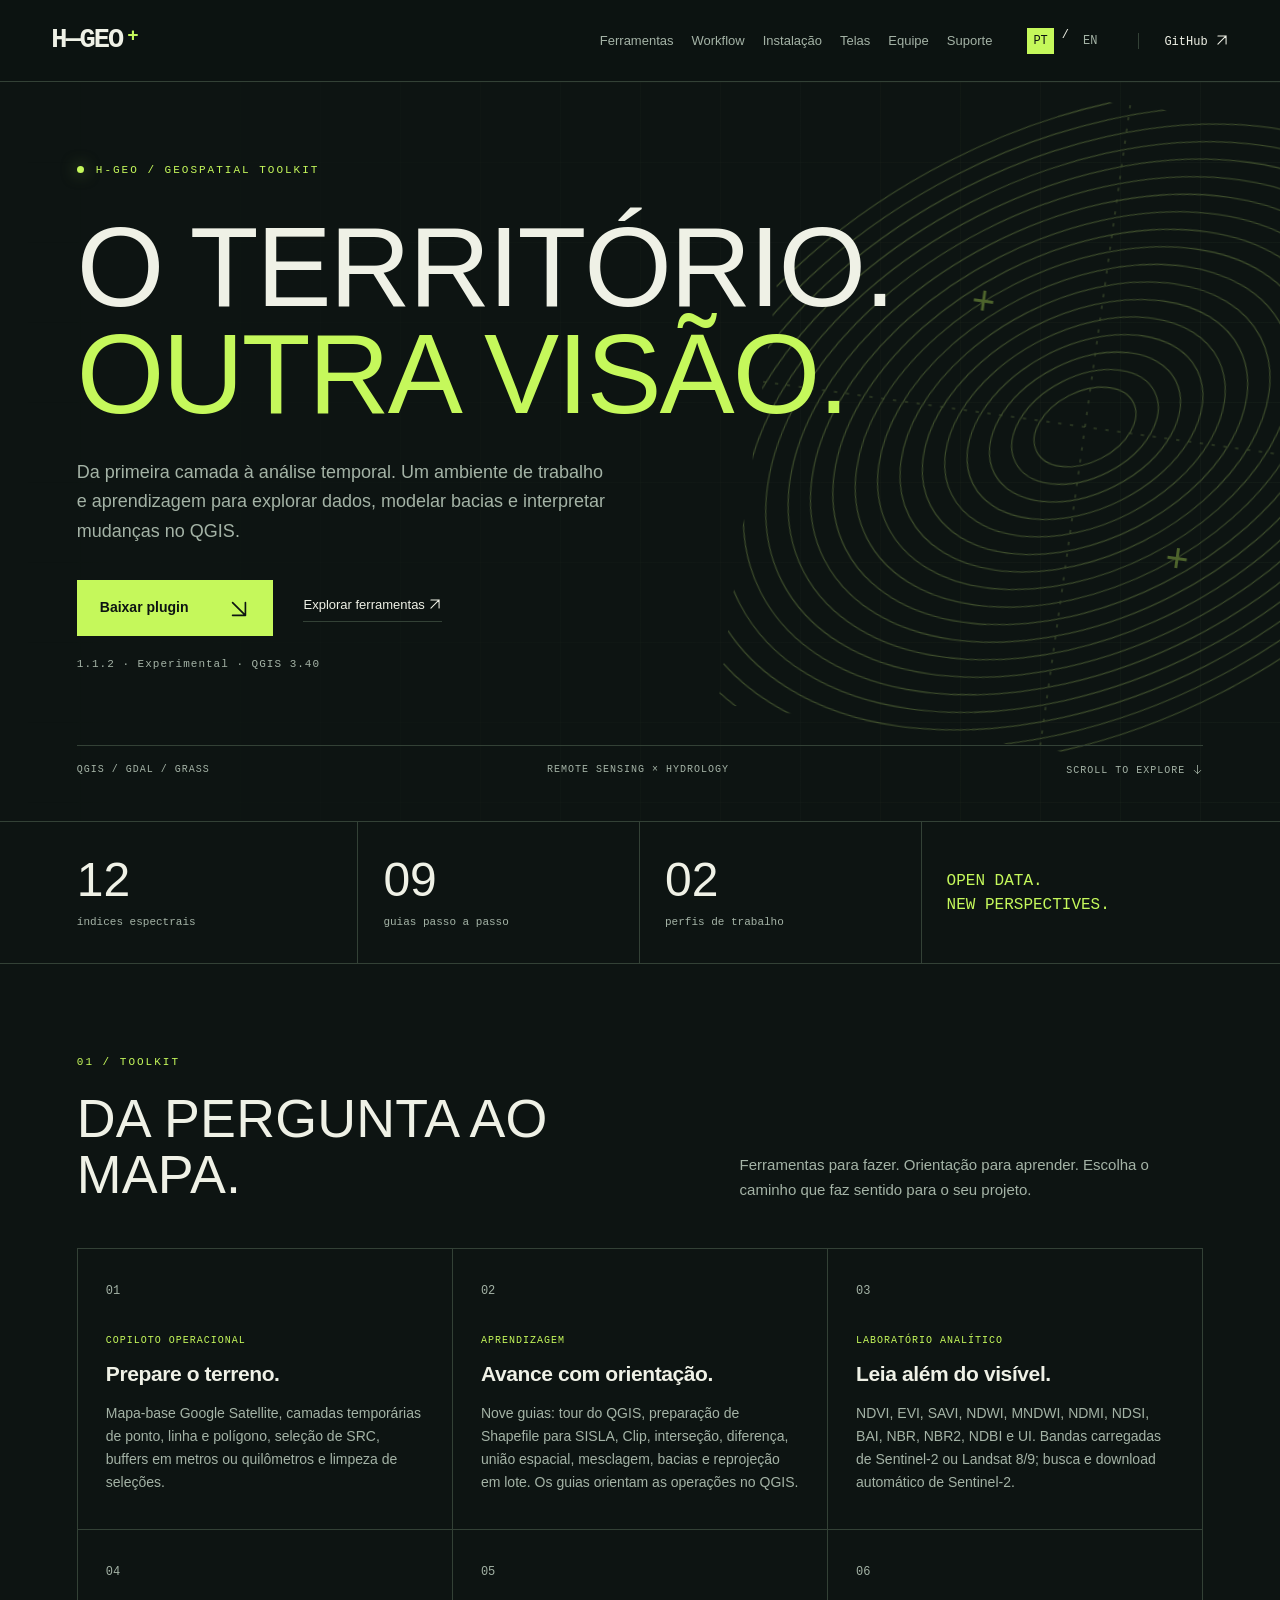
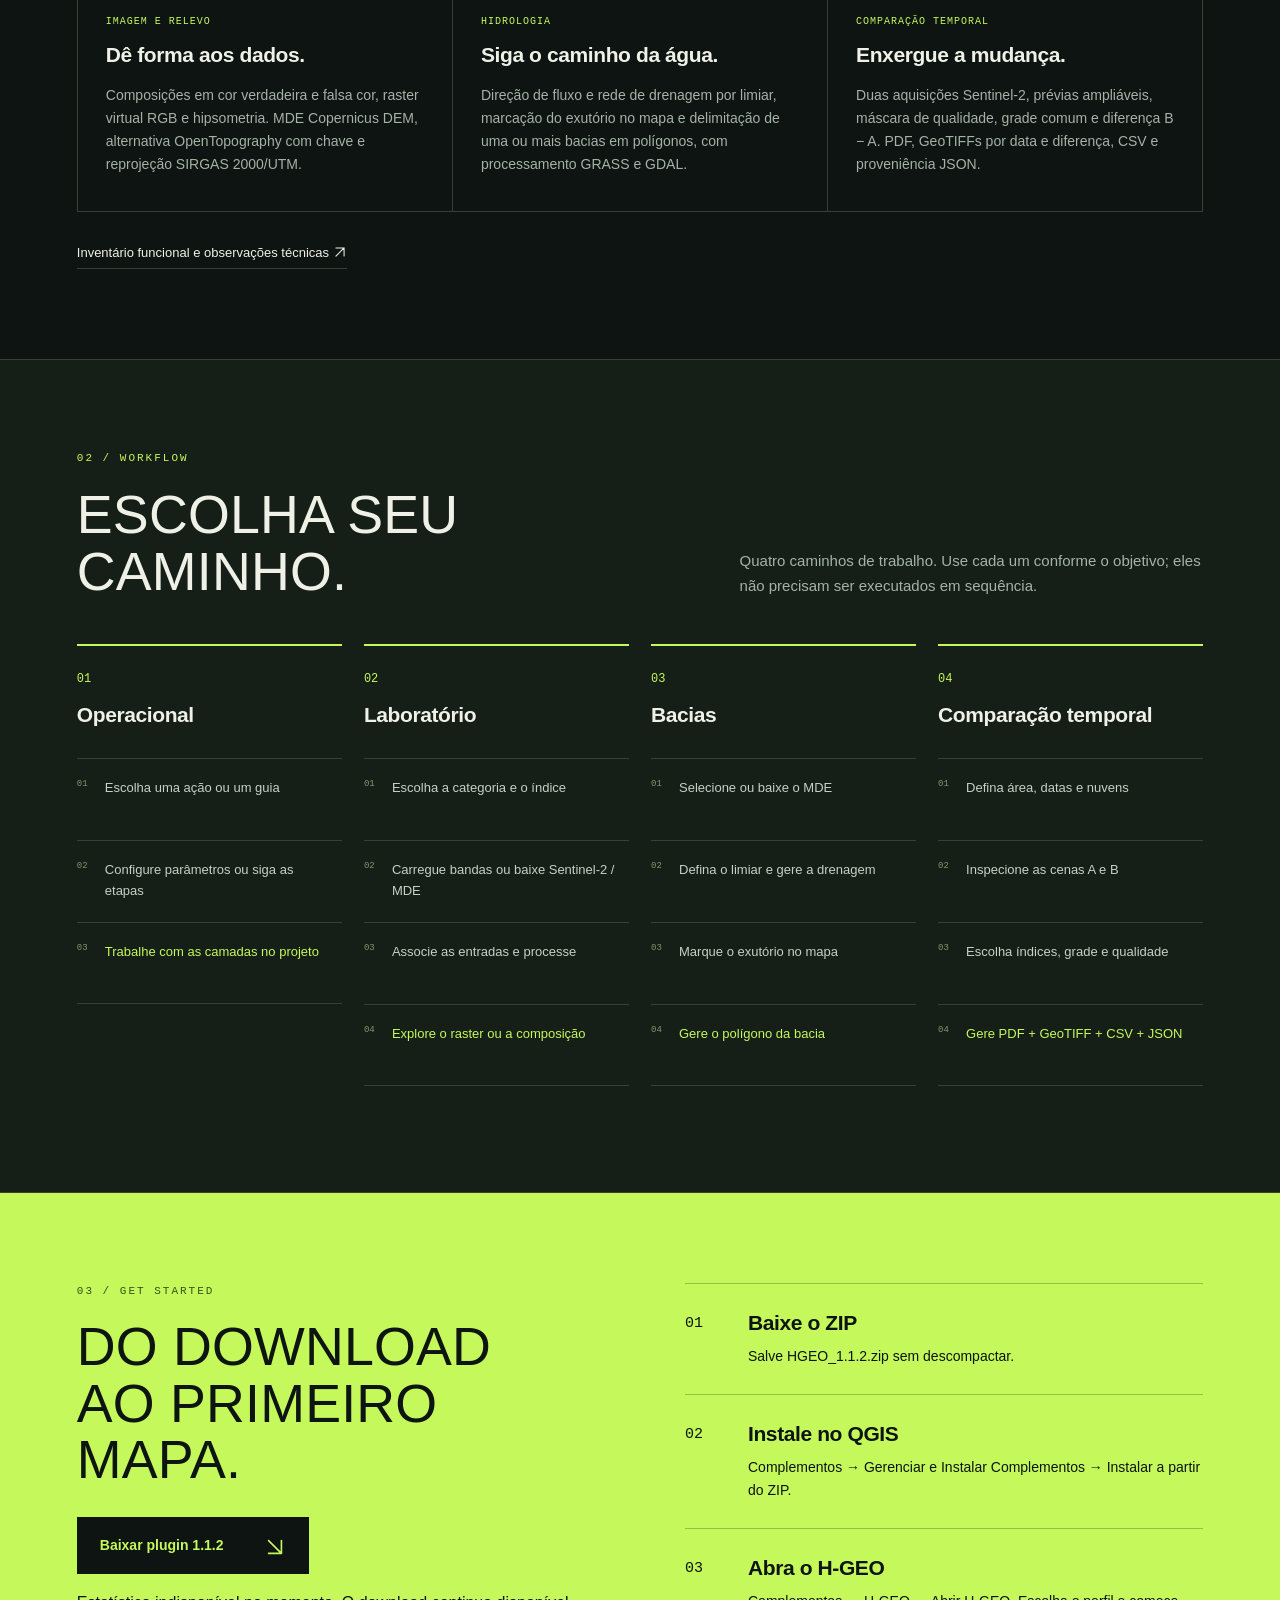
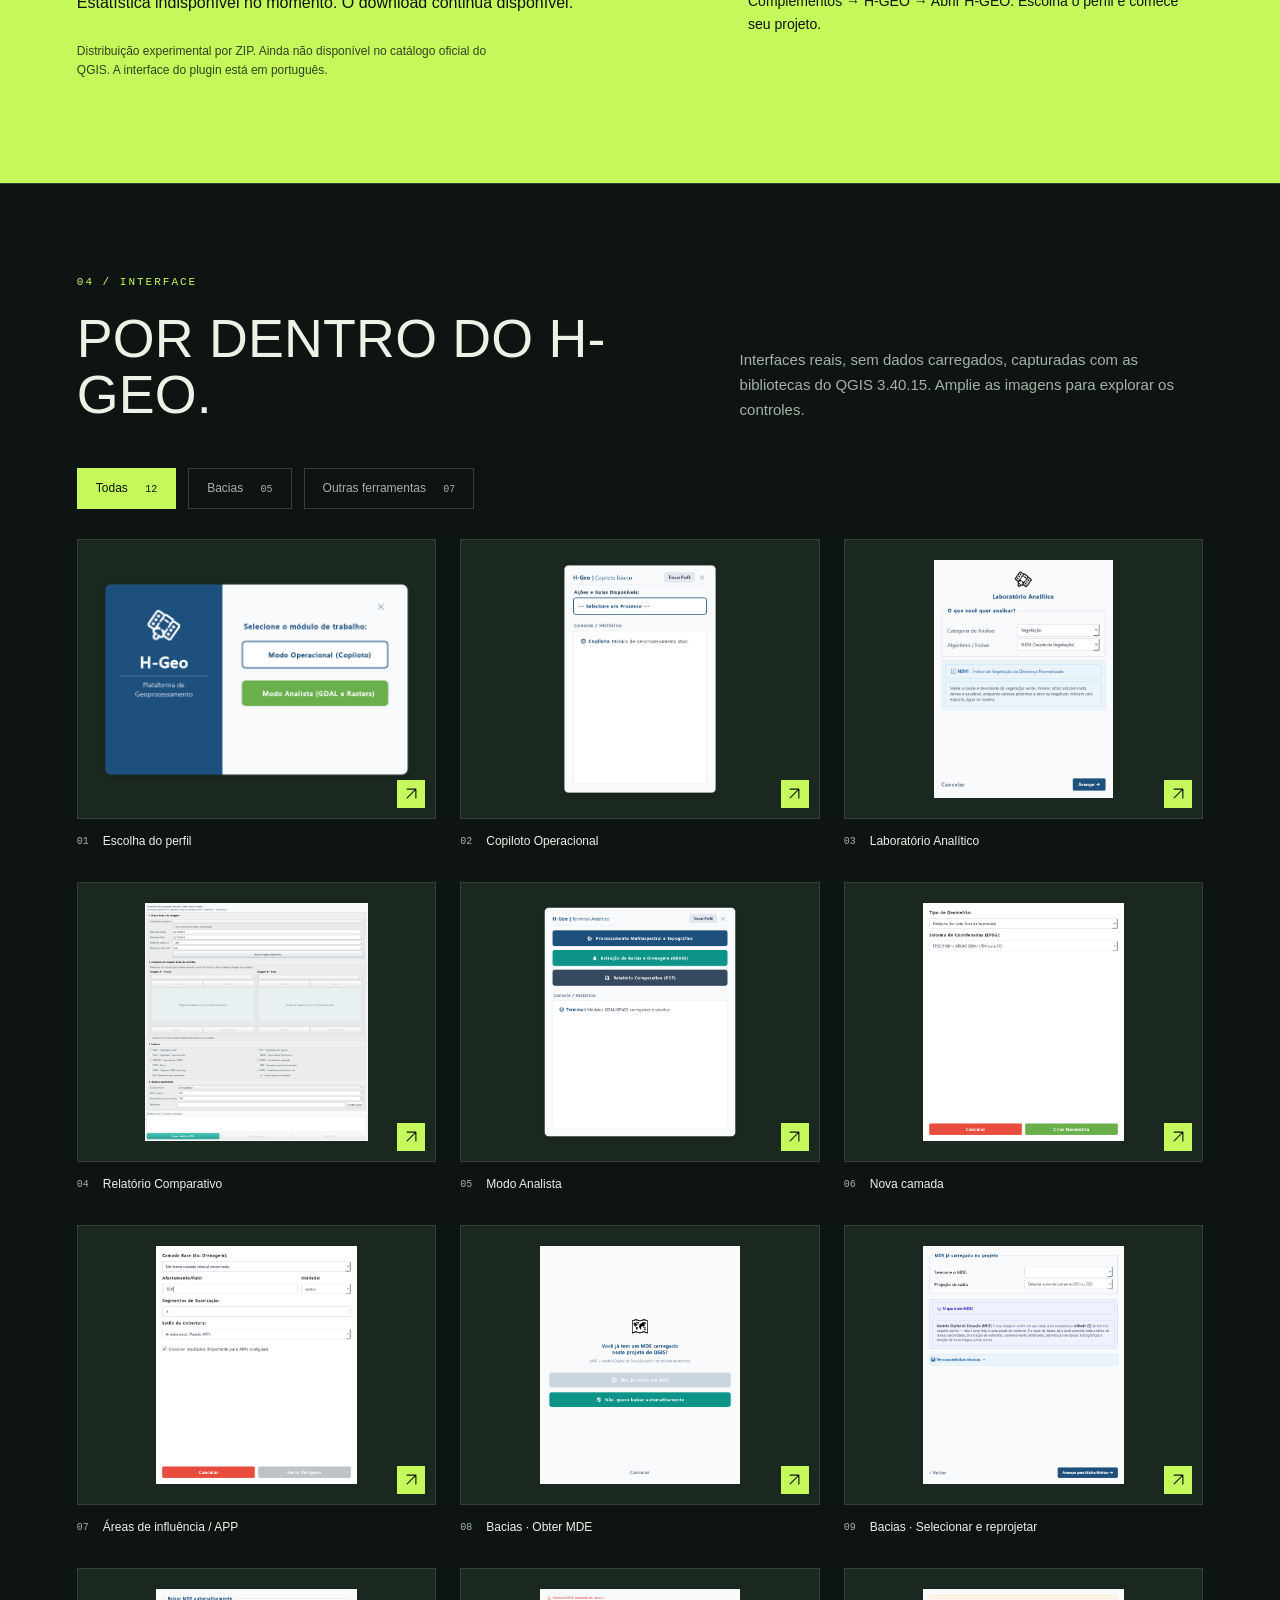
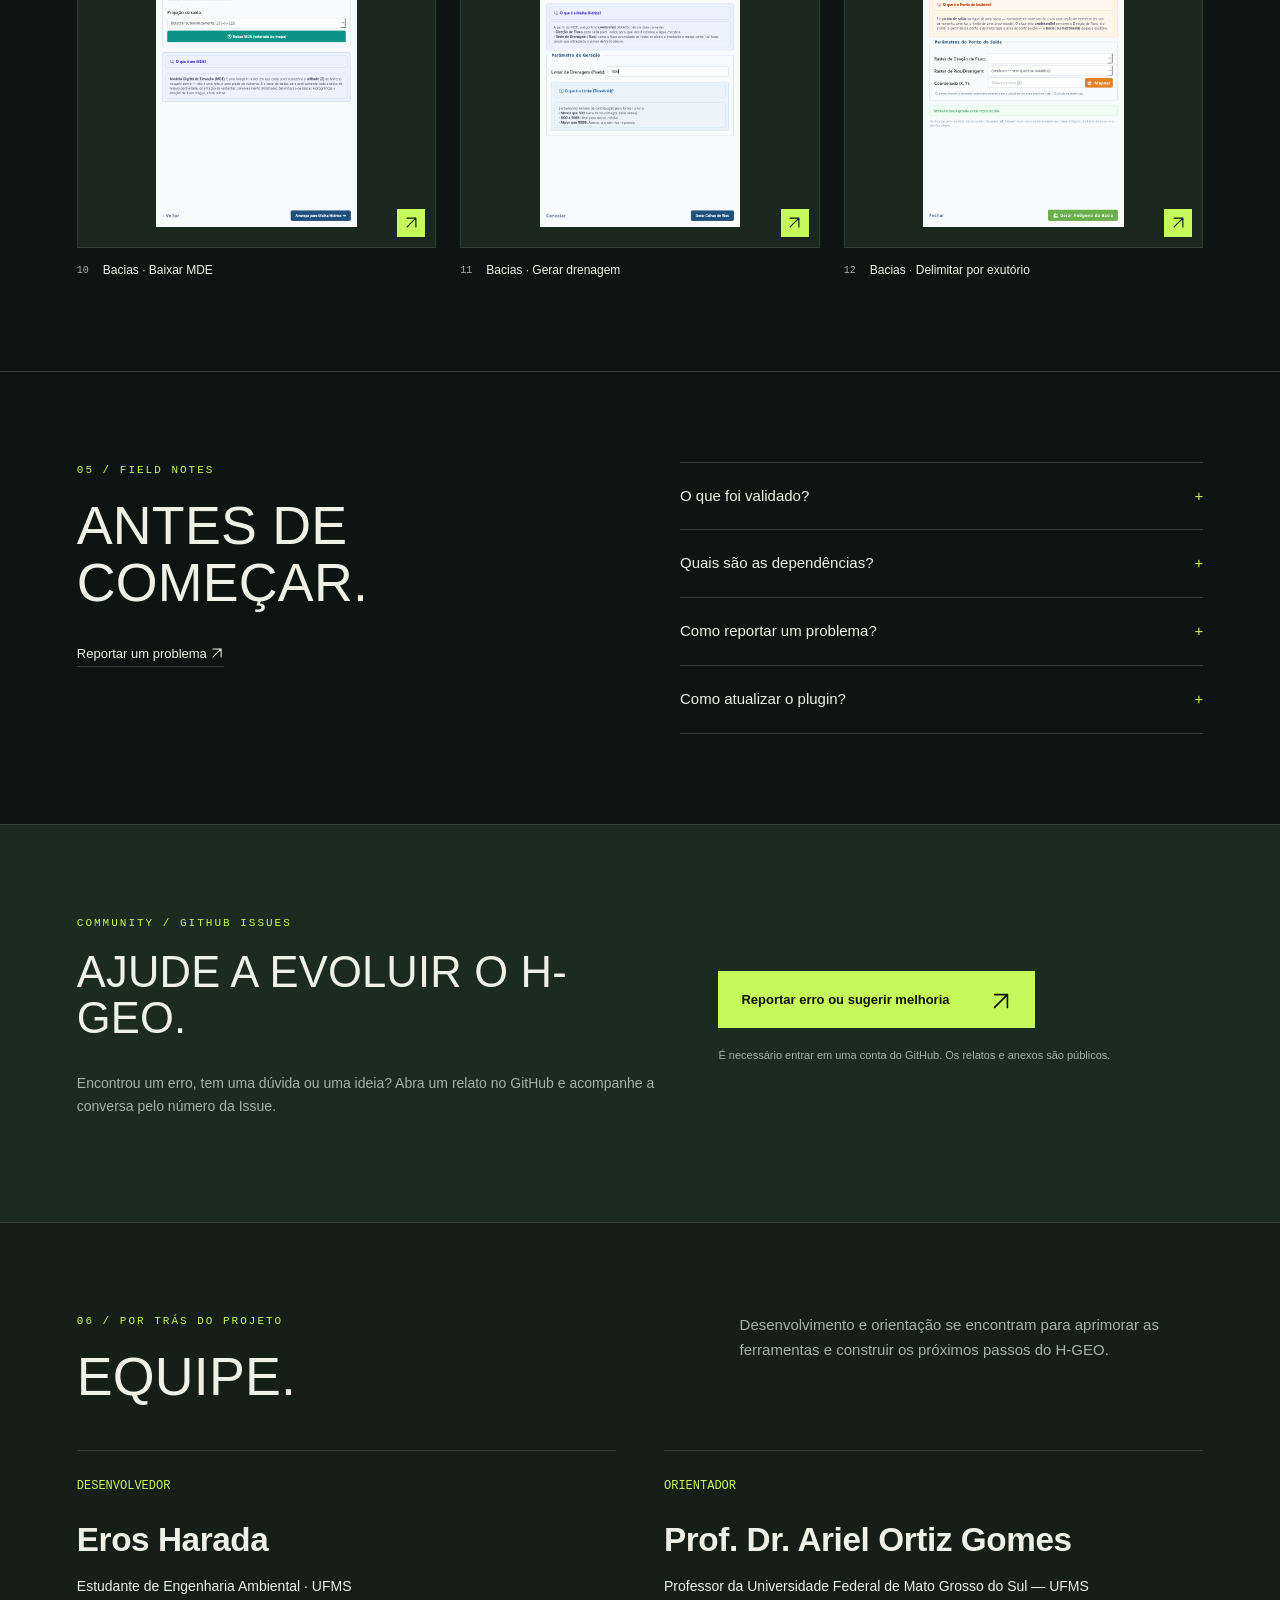
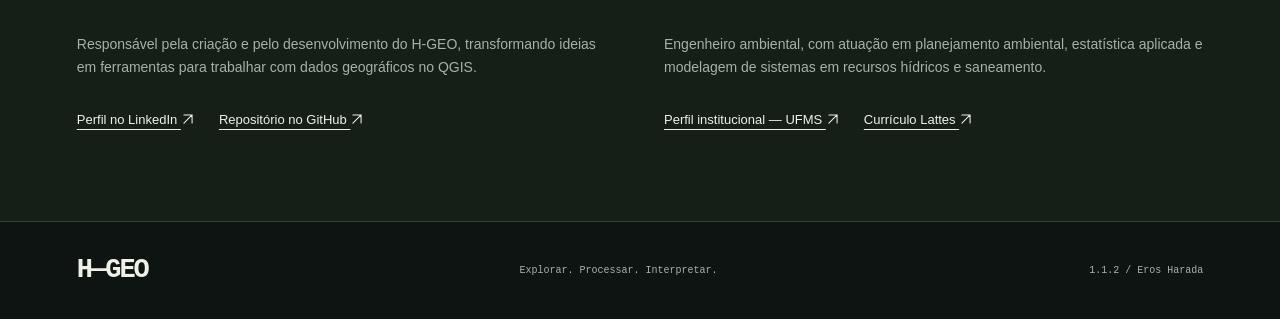
==== index.html @ 8dd09509 "Simplifica apresentação da equipe" ====
<!doctype html><html lang="pt-BR"><head><meta charset="utf-8"><meta name="viewport" content="width=device-width,initial-scale=1"><meta name="description" content="Da primeira camada à análise temporal. Um ambiente de trabalho e aprendizagem para explorar dados, modelar bacias e interpretar mudanças no QGIS."><meta name="theme-color" content="#0d1412"><title>H-GEO — Geotecnologia, sem fronteiras.</title><link rel="alternate" hreflang="pt-BR" href="https://hgeo-qgis.github.io/"><link rel="alternate" hreflang="en" href="https://hgeo-qgis.github.io/en.html"><link rel="stylesheet" href="site.css?v=5"><script src="site.js?v=4" defer></script><link rel="icon" type="image/svg+xml" href="favicon.svg?v=2"><link rel="icon" type="image/png" sizes="64x64" href="favicon.png?v=2"><link rel="apple-touch-icon" href="apple-touch-icon.png"></head><body>
<a class="skip" href="#inicio">Pular para o conteúdo</a><header class="topbar"><a class="brand" href="#inicio">H—GEO<span>+</span></a><nav aria-label="Navegação principal"><a href="#ferramentas">Ferramentas</a><a href="#workflow">Workflow</a><a href="#instalacao">Instalação</a><a href="#galeria">Telas</a><a href="#autor">Equipe</a><a href="#suporte">Suporte</a></nav><div class="language" aria-label="Language"><a href="index.html" aria-current="page">PT</a><span>/</span><a href="en.html" >EN</a></div><a class="top-git" href="https://github.com/haradaeros-hub/hgeo" aria-label="GitHub">GitHub <svg class="arrow-icon" viewBox="0 0 24 24" aria-hidden="true" focusable="false"><path d="M5 19 19 5M5 5h14v14"/></svg></a></header>
<main><section class="hero" id="inicio"><div class="hero-grid" aria-hidden="true"></div><div class="hero-orbit" aria-hidden="true"><svg viewBox="0 0 600 600"><g fill="none" stroke="currentColor"><ellipse cx="300" cy="300" rx="50" ry="32.5" transform="rotate(-35 300 300)"/><ellipse cx="300" cy="300" rx="72" ry="46.800000000000004" transform="rotate(-35 300 300)"/><ellipse cx="300" cy="300" rx="94" ry="61.1" transform="rotate(-35 300 300)"/><ellipse cx="300" cy="300" rx="116" ry="75.4" transform="rotate(-35 300 300)"/><ellipse cx="300" cy="300" rx="138" ry="89.7" transform="rotate(-35 300 300)"/><ellipse cx="300" cy="300" rx="160" ry="104.0" transform="rotate(-35 300 300)"/><ellipse cx="300" cy="300" rx="182" ry="118.3" transform="rotate(-35 300 300)"/><ellipse cx="300" cy="300" rx="204" ry="132.6" transform="rotate(-35 300 300)"/><ellipse cx="300" cy="300" rx="226" ry="146.9" transform="rotate(-35 300 300)"/><ellipse cx="300" cy="300" rx="248" ry="161.20000000000002" transform="rotate(-35 300 300)"/><ellipse cx="300" cy="300" rx="270" ry="175.5" transform="rotate(-35 300 300)"/><ellipse cx="300" cy="300" rx="292" ry="189.8" transform="rotate(-35 300 300)"/><ellipse cx="300" cy="300" rx="314" ry="204.1" transform="rotate(-35 300 300)"/><ellipse cx="300" cy="300" rx="336" ry="218.4" transform="rotate(-35 300 300)"/><ellipse cx="300" cy="300" rx="358" ry="232.70000000000002" transform="rotate(-35 300 300)"/><ellipse cx="300" cy="300" rx="380" ry="247.0" transform="rotate(-35 300 300)"/><ellipse cx="300" cy="300" rx="402" ry="261.3" transform="rotate(-35 300 300)"/><ellipse cx="300" cy="300" rx="424" ry="275.6" transform="rotate(-35 300 300)"/></g><path d="M300 0V600M0 300H600" stroke="currentColor" stroke-dasharray="3 8"/></svg><span class="cross one">+</span><span class="cross two">+</span></div><div class="hero-body"><div class="eyebrow"><span class="signal"></span>H-GEO / GEOSPATIAL TOOLKIT</div><h1>O TERRITÓRIO.<br><em>OUTRA VISÃO.</em></h1><p class="hero-intro">Da primeira camada à análise temporal. Um ambiente de trabalho e aprendizagem para explorar dados, modelar bacias e interpretar mudanças no QGIS.</p><div class="hero-actions"><a class="button" href="https://github.com/haradaeros-hub/hgeo/releases/download/v1.1.2/HGEO_1.1.2.zip">Baixar plugin <span><svg class="arrow-icon" viewBox="0 0 24 24" aria-hidden="true" focusable="false"><path d="m5 5 14 14M5 19h14V5"/></svg></span></a><a class="text-link" href="#ferramentas">Explorar ferramentas <svg class="arrow-icon" viewBox="0 0 24 24" aria-hidden="true" focusable="false"><path d="M5 19 19 5M5 5h14v14"/></svg></a></div><div class="release">1.1.2 · Experimental · QGIS 3.40</div></div><div class="hero-bottom"><span>QGIS / GDAL / GRASS</span><span>REMOTE SENSING × HYDROLOGY</span><span>SCROLL TO EXPLORE <svg class="arrow-icon" viewBox="0 0 24 24" aria-hidden="true" focusable="false"><path d="M12 3v18m-7-7 7 7 7-7"/></svg></span></div></section>
<div class="metrics"><div><b>12</b><span>índices espectrais</span></div><div><b>09</b><span>guias passo a passo</span></div><div><b>02</b><span>perfis de trabalho</span></div><div class="metric-label">OPEN DATA.<br>NEW PERSPECTIVES.</div></div>
<section class="section" id="ferramentas"><div class="section-head"><div><div class="eyebrow">01 / TOOLKIT</div><h2>DA PERGUNTA AO MAPA.</h2></div><p>Ferramentas para fazer. Orientação para aprender. Escolha o caminho que faz sentido para o seu projeto.</p></div><div class="tool-grid"><article class="tool-card"><span class="card-no">01</span><div class="eyebrow">COPILOTO OPERACIONAL</div><h3>Prepare o terreno.</h3><p>Mapa-base Google Satellite, camadas temporárias de ponto, linha e polígono, seleção de SRC, buffers em metros ou quilômetros e limpeza de seleções.</p></article><article class="tool-card"><span class="card-no">02</span><div class="eyebrow">APRENDIZAGEM</div><h3>Avance com orientação.</h3><p>Nove guias: tour do QGIS, preparação de Shapefile para SISLA, Clip, interseção, diferença, união espacial, mesclagem, bacias e reprojeção em lote. Os guias orientam as operações no QGIS.</p></article><article class="tool-card"><span class="card-no">03</span><div class="eyebrow">LABORATÓRIO ANALÍTICO</div><h3>Leia além do visível.</h3><p>NDVI, EVI, SAVI, NDWI, MNDWI, NDMI, NDSI, BAI, NBR, NBR2, NDBI e UI. Bandas carregadas de Sentinel-2 ou Landsat 8/9; busca e download automático de Sentinel-2.</p></article><article class="tool-card"><span class="card-no">04</span><div class="eyebrow">IMAGEM E RELEVO</div><h3>Dê forma aos dados.</h3><p>Composições em cor verdadeira e falsa cor, raster virtual RGB e hipsometria. MDE Copernicus DEM, alternativa OpenTopography com chave e reprojeção SIRGAS 2000/UTM.</p></article><article class="tool-card"><span class="card-no">05</span><div class="eyebrow">HIDROLOGIA</div><h3>Siga o caminho da água.</h3><p>Direção de fluxo e rede de drenagem por limiar, marcação do exutório no mapa e delimitação de uma ou mais bacias em polígonos, com processamento GRASS e GDAL.</p></article><article class="tool-card"><span class="card-no">06</span><div class="eyebrow">COMPARAÇÃO TEMPORAL</div><h3>Enxergue a mudança.</h3><p>Duas aquisições Sentinel-2, prévias ampliáveis, máscara de qualidade, grade comum e diferença B − A. PDF, GeoTIFFs por data e diferença, CSV e proveniência JSON.</p></article></div><a class="text-link inventory" href="https://github.com/haradaeros-hub/hgeo/blob/main/ESCOPO_HGEO.md">Inventário funcional e observações técnicas <svg class="arrow-icon" viewBox="0 0 24 24" aria-hidden="true" focusable="false"><path d="M5 19 19 5M5 5h14v14"/></svg></a></section>
<section class="section workflow-section" id="workflow"><div class="section-head"><div><div class="eyebrow">02 / WORKFLOW</div><h2>ESCOLHA SEU CAMINHO.</h2></div><p>Quatro caminhos de trabalho. Use cada um conforme o objetivo; eles não precisam ser executados em sequência.</p></div><div class="flow-lanes"><article class="flow-lane"><div class="lane-head"><span>01</span><h3>Operacional</h3></div><ol><li>Escolha uma ação ou um guia</li><li>Configure parâmetros ou siga as etapas</li><li>Trabalhe com as camadas no projeto</li></ol></article><article class="flow-lane"><div class="lane-head"><span>02</span><h3>Laboratório</h3></div><ol><li>Escolha a categoria e o índice</li><li>Carregue bandas ou baixe Sentinel-2 / MDE</li><li>Associe as entradas e processe</li><li>Explore o raster ou a composição</li></ol></article><article class="flow-lane"><div class="lane-head"><span>03</span><h3>Bacias</h3></div><ol><li>Selecione ou baixe o MDE</li><li>Defina o limiar e gere a drenagem</li><li>Marque o exutório no mapa</li><li>Gere o polígono da bacia</li></ol></article><article class="flow-lane"><div class="lane-head"><span>04</span><h3>Comparação temporal</h3></div><ol><li>Defina área, datas e nuvens</li><li>Inspecione as cenas A e B</li><li>Escolha índices, grade e qualidade</li><li>Gere PDF + GeoTIFF + CSV + JSON</li></ol></article></div></section>
<section class="section install-section" id="instalacao"><div><div class="eyebrow">03 / GET STARTED</div><h2>DO DOWNLOAD<br>AO PRIMEIRO MAPA.</h2><a class="button" href="https://github.com/haradaeros-hub/hgeo/releases/download/v1.1.2/HGEO_1.1.2.zip">Baixar plugin 1.1.2 <span><svg class="arrow-icon" viewBox="0 0 24 24" aria-hidden="true" focusable="false"><path d="m5 5 14 14M5 19h14V5"/></svg></span></a><p><span data-download-count aria-live="polite">Downloads: consultando GitHub…</span></p><p class="notice">Distribuição experimental por ZIP. Ainda não disponível no catálogo oficial do QGIS. A interface do plugin está em português.</p></div><div><div class="install-step"><span>01</span><div><h3>Baixe o ZIP</h3><p>Salve HGEO_1.1.2.zip sem descompactar.</p></div></div><div class="install-step"><span>02</span><div><h3>Instale no QGIS</h3><p>Complementos → Gerenciar e Instalar Complementos → Instalar a partir do ZIP.</p></div></div><div class="install-step"><span>03</span><div><h3>Abra o H-GEO</h3><p>Complementos → H-GEO → Abrir H-GEO. Escolha o perfil e comece seu projeto.</p></div></div></div></section>
<section class="section" id="galeria"><div class="section-head"><div><div class="eyebrow">04 / INTERFACE</div><h2>POR DENTRO DO H-GEO.</h2></div><p>Interfaces reais, sem dados carregados, capturadas com as bibliotecas do QGIS 3.40.15. Amplie as imagens para explorar os controles.</p></div><div class="filters" role="group" aria-label="Filtrar telas"><button data-filter="all" aria-pressed="true">Todas <span>12</span></button><button data-filter="basins" aria-pressed="false">Bacias <span>05</span></button><button data-filter="tools" aria-pressed="false">Outras ferramentas <span>07</span></button></div><div class="gallery"><figure data-category="tools"><button class="image-open" data-image="hgeo-boas-vindas.png" data-caption="Escolha do perfil" aria-label="Ampliar: Escolha do perfil"><img src="hgeo-boas-vindas.png" alt="Escolha do perfil" loading="lazy"><span><svg class="arrow-icon" viewBox="0 0 24 24" aria-hidden="true" focusable="false"><path d="M5 19 19 5M5 5h14v14"/></svg></span></button><figcaption><span>01</span>Escolha do perfil</figcaption></figure><figure data-category="tools"><button class="image-open" data-image="hgeo-copiloto.png" data-caption="Copiloto Operacional" aria-label="Ampliar: Copiloto Operacional"><img src="hgeo-copiloto.png" alt="Copiloto Operacional" loading="lazy"><span><svg class="arrow-icon" viewBox="0 0 24 24" aria-hidden="true" focusable="false"><path d="M5 19 19 5M5 5h14v14"/></svg></span></button><figcaption><span>02</span>Copiloto Operacional</figcaption></figure><figure data-category="tools"><button class="image-open" data-image="hgeo-laboratorio.png" data-caption="Laboratório Analítico" aria-label="Ampliar: Laboratório Analítico"><img src="hgeo-laboratorio.png" alt="Laboratório Analítico" loading="lazy"><span><svg class="arrow-icon" viewBox="0 0 24 24" aria-hidden="true" focusable="false"><path d="M5 19 19 5M5 5h14v14"/></svg></span></button><figcaption><span>03</span>Laboratório Analítico</figcaption></figure><figure data-category="tools"><button class="image-open" data-image="hgeo-relatorio.png" data-caption="Relatório Comparativo" aria-label="Ampliar: Relatório Comparativo"><img src="hgeo-relatorio.png" alt="Relatório Comparativo" loading="lazy"><span><svg class="arrow-icon" viewBox="0 0 24 24" aria-hidden="true" focusable="false"><path d="M5 19 19 5M5 5h14v14"/></svg></span></button><figcaption><span>04</span>Relatório Comparativo</figcaption></figure><figure data-category="tools"><button class="image-open" data-image="hgeo-analista.png" data-caption="Modo Analista" aria-label="Ampliar: Modo Analista"><img src="hgeo-analista.png" alt="Modo Analista" loading="lazy"><span><svg class="arrow-icon" viewBox="0 0 24 24" aria-hidden="true" focusable="false"><path d="M5 19 19 5M5 5h14v14"/></svg></span></button><figcaption><span>05</span>Modo Analista</figcaption></figure><figure data-category="tools"><button class="image-open" data-image="hgeo-nova-camada.png" data-caption="Nova camada" aria-label="Ampliar: Nova camada"><img src="hgeo-nova-camada.png" alt="Nova camada" loading="lazy"><span><svg class="arrow-icon" viewBox="0 0 24 24" aria-hidden="true" focusable="false"><path d="M5 19 19 5M5 5h14v14"/></svg></span></button><figcaption><span>06</span>Nova camada</figcaption></figure><figure data-category="tools"><button class="image-open" data-image="hgeo-buffer.png" data-caption="Áreas de influência / APP" aria-label="Ampliar: Áreas de influência / APP"><img src="hgeo-buffer.png" alt="Áreas de influência / APP" loading="lazy"><span><svg class="arrow-icon" viewBox="0 0 24 24" aria-hidden="true" focusable="false"><path d="M5 19 19 5M5 5h14v14"/></svg></span></button><figcaption><span>07</span>Áreas de influência / APP</figcaption></figure><figure data-category="basins"><button class="image-open" data-image="hgeo-bacias-mde.png" data-caption="Bacias · Obter MDE" aria-label="Ampliar: Bacias · Obter MDE"><img src="hgeo-bacias-mde.png" alt="Bacias · Obter MDE" loading="lazy"><span><svg class="arrow-icon" viewBox="0 0 24 24" aria-hidden="true" focusable="false"><path d="M5 19 19 5M5 5h14v14"/></svg></span></button><figcaption><span>08</span>Bacias · Obter MDE</figcaption></figure><figure data-category="basins"><button class="image-open" data-image="hgeo-bacias-selecao-mde.png" data-caption="Bacias · Selecionar e reprojetar" aria-label="Ampliar: Bacias · Selecionar e reprojetar"><img src="hgeo-bacias-selecao-mde.png" alt="Bacias · Selecionar e reprojetar" loading="lazy"><span><svg class="arrow-icon" viewBox="0 0 24 24" aria-hidden="true" focusable="false"><path d="M5 19 19 5M5 5h14v14"/></svg></span></button><figcaption><span>09</span>Bacias · Selecionar e reprojetar</figcaption></figure><figure data-category="basins"><button class="image-open" data-image="hgeo-bacias-download-mde.png" data-caption="Bacias · Baixar MDE" aria-label="Ampliar: Bacias · Baixar MDE"><img src="hgeo-bacias-download-mde.png" alt="Bacias · Baixar MDE" loading="lazy"><span><svg class="arrow-icon" viewBox="0 0 24 24" aria-hidden="true" focusable="false"><path d="M5 19 19 5M5 5h14v14"/></svg></span></button><figcaption><span>10</span>Bacias · Baixar MDE</figcaption></figure><figure data-category="basins"><button class="image-open" data-image="hgeo-bacias-drenagem.png" data-caption="Bacias · Gerar drenagem" aria-label="Ampliar: Bacias · Gerar drenagem"><img src="hgeo-bacias-drenagem.png" alt="Bacias · Gerar drenagem" loading="lazy"><span><svg class="arrow-icon" viewBox="0 0 24 24" aria-hidden="true" focusable="false"><path d="M5 19 19 5M5 5h14v14"/></svg></span></button><figcaption><span>11</span>Bacias · Gerar drenagem</figcaption></figure><figure data-category="basins"><button class="image-open" data-image="hgeo-bacias-exutorio.png" data-caption="Bacias · Delimitar por exutório" aria-label="Ampliar: Bacias · Delimitar por exutório"><img src="hgeo-bacias-exutorio.png" alt="Bacias · Delimitar por exutório" loading="lazy"><span><svg class="arrow-icon" viewBox="0 0 24 24" aria-hidden="true" focusable="false"><path d="M5 19 19 5M5 5h14v14"/></svg></span></button><figcaption><span>12</span>Bacias · Delimitar por exutório</figcaption></figure></div></section>
<section class="section faq-section" id="duvidas"><div><div class="eyebrow">05 / FIELD NOTES</div><h2>ANTES DE COMEÇAR.</h2><a class="text-link" href="https://github.com/haradaeros-hub/hgeo/issues">Reportar um problema <svg class="arrow-icon" viewBox="0 0 24 24" aria-hidden="true" focusable="false"><path d="M5 19 19 5M5 5h14v14"/></svg></a></div><div><details><summary>O que foi validado?<span>+</span></summary><p>Importação, abertura dos modos e do relatório, integração dos menus, reutilização das janelas, desativação e um caso de NDVI/NoData com QGIS 3.40.15. Downloads, geração completa de PDF e todos os fluxos com dados reais ainda precisam de validação.</p></details><details><summary>Quais são as dependências?<span>+</span></summary><p>O QGIS e seus provedores de processamento, como GDAL e GRASS, conforme a operação. Downloads exigem internet e cobertura dos serviços. OpenTopography exige chave para o método alternativo.</p></details><details><summary>Como reportar um problema?<span>+</span></summary><p>Informe a versão do QGIS, os passos para reproduzir e a mensagem de erro nas Issues do GitHub. Retire senhas, tokens e informações privadas dos anexos.</p></details><details><summary>Como atualizar o plugin?<span>+</span></summary><p>Aguarde as tarefas terminarem, feche as ferramentas, desative o plugin e instale o novo ZIP pelo gerenciador. Reinicie o QGIS se necessário.</p></details></div></section>
<section class="section support-section" id="suporte"><div><div class="eyebrow">COMMUNITY / GITHUB ISSUES</div><h2>AJUDE A EVOLUIR O H-GEO.</h2><p>Encontrou um erro, tem uma dúvida ou uma ideia? Abra um relato no GitHub e acompanhe a conversa pelo número da Issue.</p></div><div><a class="button" href="https://github.com/haradaeros-hub/hgeo/issues/new/choose">Reportar erro ou sugerir melhoria <span><svg class="arrow-icon" viewBox="0 0 24 24" aria-hidden="true" focusable="false"><path d="M5 19 19 5M5 5h14v14"/></svg></span></a><p class="support-note">É necessário entrar em uma conta do GitHub. Os relatos e anexos são públicos.</p></div></section><section class="section team-section" id="autor" aria-labelledby="team-title">
<div class="section-head"><div><div class="eyebrow">06 / POR TRÁS DO PROJETO</div><h2 id="team-title">EQUIPE.</h2></div><p>Desenvolvimento e orientação se encontram para aprimorar as ferramentas e construir os próximos passos do H-GEO.</p></div>
<div class="team-grid">
<article class="team-member" aria-labelledby="eros-name">
<div class="member-header"><div class="author-role">Desenvolvedor</div></div>
<h3 id="eros-name">Eros Harada</h3>
<p class="member-affiliation">Estudante de Engenharia Ambiental · UFMS</p>
<p>Responsável pela criação e pelo desenvolvimento do H-GEO, transformando ideias em ferramentas para trabalhar com dados geográficos no QGIS.</p>
<div class="author-links"><a href="https://www.linkedin.com/in/eros-gabriel-harada-449836323/">Perfil no LinkedIn <svg class="arrow-icon" viewBox="0 0 24 24" aria-hidden="true" focusable="false"><path d="M5 19 19 5M5 5h14v14"/></svg></a><a href="https://github.com/haradaeros-hub/hgeo">Repositório no GitHub <svg class="arrow-icon" viewBox="0 0 24 24" aria-hidden="true" focusable="false"><path d="M5 19 19 5M5 5h14v14"/></svg></a></div>
</article>
<article class="team-member" aria-labelledby="ariel-name">
<div class="member-header"><div class="author-role">Orientador</div></div>
<h3 id="ariel-name">Prof. Dr. Ariel Ortiz Gomes</h3>
<p class="member-affiliation">Professor da Universidade Federal de Mato Grosso do Sul — UFMS</p>
<p>Engenheiro ambiental, com atuação em planejamento ambiental, estatística aplicada e modelagem de sistemas em recursos hídricos e saneamento.</p>
<div class="author-links"><a href="https://ensino.ufms.br/docentes/view/6591">Perfil institucional — UFMS <svg class="arrow-icon" viewBox="0 0 24 24" aria-hidden="true" focusable="false"><path d="M5 19 19 5M5 5h14v14"/></svg></a><a href="http://lattes.cnpq.br/5235708918971915">Currículo Lattes <svg class="arrow-icon" viewBox="0 0 24 24" aria-hidden="true" focusable="false"><path d="M5 19 19 5M5 5h14v14"/></svg></a></div>
</article>
</div>
</section>
</main><footer><a class="brand" href="#inicio">H—GEO</a><span>Explorar. Processar. Interpretar.</span><span>1.1.2 / Eros Harada</span></footer><dialog id="lightbox"><div class="lightbox-bar"><span id="image-caption"></span><button id="close-lightbox" aria-label="Fechar imagem">×</button></div><img id="large-image" alt=""></dialog></body></html>
---- site.css ----
@charset "UTF-8";
:root{--bg:#0d1412;--panel:#141e19;--lime:#c5f85b;--text:#eff1e6;--muted:#a4b3a6;--line:#334136;--mono:Consolas,'Courier New',monospace}*{box-sizing:border-box}html{scroll-behavior:smooth;scroll-padding-top:100px}body{margin:0;background:var(--bg);color:var(--text);font:16px/1.65 'Trebuchet MS',sans-serif}a{color:inherit;text-underline-offset:5px}button{font:inherit;cursor:pointer}a:focus-visible,button:focus-visible,summary:focus-visible{outline:3px solid var(--lime);outline-offset:5px}::selection{background:var(--lime);color:var(--bg)}.skip{position:absolute;top:-100px;padding:12px;background:var(--lime);color:var(--bg);z-index:100}.skip:focus{top:0}.topbar{height:82px;padding:0 4vw;display:flex;align-items:center;gap:35px;border-bottom:1px solid var(--line);position:sticky;top:0;z-index:20;background:#0d1412f2;backdrop-filter:blur(12px)}.brand{font:bold 27px/1 var(--mono);letter-spacing:-2px;text-decoration:none;white-space:nowrap}.brand span{color:var(--lime);font-size:19px;vertical-align:top;margin-left:5px}.topbar nav{display:flex;gap:25px;margin-left:auto}.topbar nav a{font-size:13px;text-decoration:none;color:var(--muted)}.topbar nav a:hover{color:var(--lime)}.language{display:flex;gap:8px;font:12px var(--mono)}.language a{text-decoration:none;color:var(--muted);padding:6px}.language a[aria-current]{color:var(--bg);background:var(--lime)}.top-git{font:12px var(--mono);text-decoration:none;border-left:1px solid var(--line);padding-left:25px}.hero{position:relative;padding:80px 6vw 0;overflow:hidden;border-bottom:1px solid var(--line);min-height:740px}.hero-grid{position:absolute;inset:0;background-image:linear-gradient(#52624517 1px,transparent 1px),linear-gradient(90deg,#52624517 1px,transparent 1px);background-size:80px 80px;mask-image:linear-gradient(to right,transparent,#000)}.hero-body{position:relative;max-width:1000px;padding-bottom:75px}.eyebrow{font:11px/1.6 var(--mono);letter-spacing:2px;color:var(--lime);text-transform:uppercase}.signal{display:inline-block;width:7px;height:7px;border-radius:50%;background:var(--lime);margin-right:12px;box-shadow:0 0 16px #c5f86a80}h1{font:normal clamp(65px,8.8vw,145px)/.95 Impact,'Arial Narrow',sans-serif;letter-spacing:-2px;margin:34px 0 30px}h1 em{font-style:normal;color:var(--lime)}.hero-intro{font-size:18px;max-width:540px;color:var(--muted)}.hero-actions{display:flex;align-items:center;gap:30px;margin-top:33px}.button{display:inline-flex;justify-content:space-between;gap:40px;align-items:center;padding:16px 23px;background:var(--lime);color:var(--bg);text-decoration:none;font-size:14px;font-weight:bold;transition:background .2s,transform .2s}.button:hover{background:#dafa9a;transform:translateY(-3px)}.button span{font-size:24px;line-height:1}.text-link{font-size:13px;text-decoration:none;border-bottom:1px solid var(--line);padding-bottom:5px}.text-link:hover{color:var(--lime)}.release{font:11px var(--mono);letter-spacing:1px;color:var(--muted);margin-top:22px}.hero-orbit{position:absolute;right:-130px;top:20px;width:650px;height:650px;color:#9cbd5c;opacity:.35;transform:rotate(8deg);pointer-events:none}.hero-orbit svg{width:100%;height:100%;animation:orbit-in 1.8s ease-out both}.cross{position:absolute;font:40px var(--mono);color:var(--lime)}.cross.one{top:30%;left:30%}.cross.two{top:65%;left:65%}.hero-bottom{position:relative;display:flex;justify-content:space-between;gap:15px;padding:18px 0;border-top:1px solid var(--line);font:10px var(--mono);letter-spacing:1px;color:var(--muted)}.metrics{display:grid;grid-template-columns:repeat(4,1fr);border-bottom:1px solid var(--line);padding:0 6vw}.metrics>div{padding:30px 25px;border-right:1px solid var(--line)}.metrics>div:first-child{padding-left:0}.metrics>div:last-child{border:0}.metrics b{font:48px Impact,sans-serif;display:block}.metrics span{font:11px var(--mono);color:var(--muted)}.metric-label{font:16px/1.5 var(--mono);color:var(--lime);display:flex;align-items:center}.section{padding:90px 6vw;border-bottom:1px solid var(--line)}h2{font:normal clamp(36px,4.2vw,62px)/1.05 Impact,sans-serif;letter-spacing:.2px;margin:18px 0 30px}.section-head{display:grid;grid-template-columns:1.3fr 1fr;gap:60px;align-items:end;margin-bottom:45px}.section-head h2{margin-bottom:0}.section-head p{max-width:470px;margin:0;color:var(--muted);font-size:15px}.tool-grid{display:grid;grid-template-columns:repeat(3,1fr);border-left:1px solid var(--line);border-top:1px solid var(--line)}.tool-card{position:relative;padding:35px 28px;border-right:1px solid var(--line);border-bottom:1px solid var(--line);transition:background .2s}.tool-card:hover{background:var(--panel)}.card-no{font:12px var(--mono);display:block;color:var(--muted);margin-bottom:35px}.tool-card .eyebrow{font-size:10px;letter-spacing:1px}h3{font-size:21px;line-height:1.2;letter-spacing:-.4px;margin:12px 0 16px}.tool-card p{font-size:14px;color:var(--muted);margin-bottom:0}.inventory{display:inline-block;margin-top:30px}.workflow-section{background:#151f18}.flow-lanes{display:grid;grid-template-columns:repeat(4,1fr);gap:22px}.lane-head{border-top:2px solid var(--lime);padding-top:18px}.lane-head span{font:12px var(--mono);color:var(--lime)}.lane-head h3{margin:12px 0 30px}.flow-lanes ol{padding:0;list-style:none;counter-reset:steps}.flow-lanes li{position:relative;counter-increment:steps;padding:18px 10px 18px 28px;font-size:13px;border-top:1px solid var(--line);min-height:82px;color:#c6d0c4}.flow-lanes li:before{content:counter(steps,decimal-leading-zero);position:absolute;left:0;top:20px;font:9px var(--mono);color:#7d986c}.flow-lanes li:last-child{color:var(--lime);border-bottom:1px solid var(--line)}.install-section{display:grid;grid-template-columns:1fr 1fr;gap:90px;background:var(--lime);color:var(--bg)}.install-section .eyebrow{color:#36521c}.install-step{display:grid;grid-template-columns:45px 1fr;border-top:1px solid #172b2545;padding:26px 0;gap:18px}.install-step>span{font:15px var(--mono);padding-top:5px}.install-step h3{margin:0 0 10px}.install-step p{font-size:14px;margin:0}.install-section .button{background:var(--bg);color:var(--lime)}.notice{font-size:12px;max-width:430px;opacity:.8;margin-top:25px}.filters{display:flex;gap:12px;margin-bottom:30px;flex-wrap:wrap}.filters button{border:1px solid var(--line);background:none;color:var(--muted);padding:10px 18px;font-size:12px}.filters button span{font:10px var(--mono);margin-left:14px}.filters button[aria-pressed=true]{background:var(--lime);color:var(--bg);border-color:var(--lime)}.gallery{display:grid;grid-template-columns:repeat(3,minmax(0,1fr));gap:30px 24px}.gallery figure{margin:0;min-width:0}.gallery figure[hidden]{display:none}.image-open{width:100%;height:280px;border:1px solid var(--line);padding:20px;background:#1b2820;position:relative;overflow:hidden}.image-open img{width:100%;height:100%;object-fit:contain;transition:transform .25s}.image-open:hover img{transform:scale(1.04)}.image-open>span{position:absolute;right:10px;bottom:10px;background:var(--lime);color:var(--bg);width:28px;height:28px;line-height:28px}.gallery figcaption{font-size:12px;padding-top:13px;display:flex;gap:14px}.gallery figcaption span{color:var(--muted);font:10px var(--mono);padding-top:4px}.faq-section{display:grid;grid-template-columns:1fr 1fr;gap:80px}details{border-bottom:1px solid var(--line);padding:21px 0}details:first-child{border-top:1px solid var(--line)}summary{cursor:pointer;list-style:none;font-size:15px;display:flex;justify-content:space-between;gap:20px}summary::-webkit-details-marker{display:none}summary span{color:var(--lime)}details[open] summary span{transform:rotate(45deg)}details p{color:var(--muted);font-size:14px}.author-section{display:grid;grid-template-columns:1fr 1.5fr;gap:80px;background:#151f18;align-items:center}.author-monogram{aspect-ratio:1;border:1px solid var(--line);max-width:350px;display:flex;align-items:center;justify-content:center;position:relative;font:140px Impact,sans-serif;color:var(--lime);background:repeating-linear-gradient(135deg,transparent,transparent 18px,#c5f85b08 19px,#c5f85b08 20px)}.author-monogram span{position:absolute;bottom:20px;left:20px;font:10px var(--mono);color:var(--muted)}.author-role{font:12px var(--mono);text-transform:uppercase;color:var(--lime)}.author-section p{font-size:14px;color:var(--muted);max-width:580px}.author-section p a{text-decoration:none}.author-links{display:flex;flex-wrap:wrap;gap:24px;font-size:13px;margin-top:30px}footer{display:flex;align-items:center;justify-content:space-between;gap:25px;padding:35px 6vw;color:var(--muted);font:10px var(--mono)}footer .brand{color:var(--text)}dialog{padding:0;border:1px solid var(--line);background:var(--panel);color:var(--text);max-width:94vw;width:max-content;max-height:94vh}dialog::backdrop{background:#000d;backdrop-filter:blur(6px)}.lightbox-bar{display:flex;justify-content:space-between;align-items:center;gap:30px;padding:10px 18px;font-size:13px}.lightbox-bar button{background:none;border:0;color:var(--lime);font-size:30px;line-height:1;padding:5px}#large-image{display:block;max-width:90vw;max-height:80vh;object-fit:contain;margin:0 auto}body.modal-open{overflow:hidden}@keyframes orbit-in{from{opacity:0;transform:rotate(-15deg) scale(.9)}to{opacity:1;transform:rotate(0) scale(1)}}@media(min-width:1600px){.hero,.section,.metrics{padding-left:max(6vw,calc((100vw - 1450px)/2));padding-right:max(6vw,calc((100vw - 1450px)/2))}}@media(max-width:1000px){.topbar{gap:18px}.topbar nav{gap:15px}.top-git{display:none}.hero{min-height:660px}.hero-orbit{right:-300px}.tool-grid{grid-template-columns:1fr 1fr}.flow-lanes{grid-template-columns:1fr 1fr}.gallery{grid-template-columns:1fr 1fr}.section-head{gap:35px}.install-section,.faq-section{gap:40px}.author-section{gap:35px}}@media(max-width:680px){html{scroll-padding-top:110px}.topbar{height:auto;min-height:100px;flex-wrap:wrap;padding:18px 6vw;gap:15px;justify-content:space-between}.topbar .brand{font-size:24px}.topbar nav{order:3;flex-basis:100%;justify-content:space-between;margin:0;gap:10px}.topbar nav a{font-size:10px}.language{margin-left:auto}.hero{padding-top:50px;min-height:680px}.hero h1{font-size:clamp(53px,12vw,82px);letter-spacing:-1px}.hero-intro{font-size:16px}.hero-body{padding-bottom:45px}.hero-orbit{right:-370px;top:0;opacity:.2}.hero-actions{gap:18px;flex-wrap:wrap}.hero-bottom span:nth-child(2){display:none}.hero-bottom{font-size:8px}.metrics{grid-template-columns:1fr 1fr}.metrics>div{padding:20px!important;border-bottom:1px solid var(--line)}.metrics b{font-size:38px}.metrics span{font-size:9px}.metric-label{font-size:13px}.section{padding:55px 6vw}.section-head,.install-section,.faq-section,.author-section{grid-template-columns:1fr;gap:25px}.section-head{margin-bottom:30px}h2{font-size:38px}.tool-grid,.flow-lanes{grid-template-columns:1fr}.tool-card{padding:28px}.card-no{margin-bottom:22px}.flow-lanes{gap:25px}.lane-head h3{margin-bottom:20px}.flow-lanes li{min-height:0}.gallery{gap:24px 14px}.image-open{height:210px;padding:12px}.gallery figcaption{font-size:11px;gap:8px}.filters{gap:7px}.filters button{padding:9px 12px;font-size:11px}.filters button span{margin-left:7px}.author-monogram{max-width:230px;font-size:110px}.author-section h2{font-size:48px}footer{flex-wrap:wrap;font-size:9px}.lightbox-bar{font-size:11px}}@media(max-width:400px){.gallery{grid-template-columns:1fr}.image-open{height:300px}}@media(prefers-reduced-motion:reduce){html{scroll-behavior:auto}*,*:before,*:after{animation:none!important;transition:none!important}}

.support-section{display:grid;grid-template-columns:1.2fr 1fr;align-items:center;gap:60px;background:#1c2b20}.support-section h2{font-size:clamp(32px,3.4vw,52px)}.support-section p{max-width:620px;color:var(--muted);font-size:14px}.support-note{font-size:11px!important;margin-top:18px}.support-section .button{font-size:13px}.topbar nav{gap:18px}@media(max-width:1000px){.topbar nav{gap:12px}}@media(max-width:680px){.support-section{grid-template-columns:1fr;gap:25px}.topbar nav{gap:6px}.topbar nav a{font-size:9px}}

.arrow-icon{display:inline-block;width:14px;height:14px;vertical-align:-2px;fill:none;stroke:currentColor;stroke-width:1.8;stroke-linecap:round;stroke-linejoin:round;flex-shrink:0}.button .arrow-icon{width:22px;height:22px;vertical-align:middle}.image-open .arrow-icon{width:15px;height:15px;vertical-align:-2px}.hero-bottom .arrow-icon{width:11px;height:11px}

.team-section{background:#151f18}.team-section .section-head{align-items:start}.team-grid{display:grid;grid-template-columns:repeat(2,minmax(0,1fr));gap:48px}.team-member{min-width:0;border-top:1px solid var(--line);padding-top:28px}.member-header{display:flex;align-items:center;gap:18px;margin-bottom:28px}.member-monogram{display:grid;place-items:center;width:64px;height:64px;border:1px solid var(--line);color:var(--lime);font:24px var(--mono);background:repeating-linear-gradient(135deg,transparent,transparent 8px,#c5f85b08 9px,#c5f85b08 10px)}.team-member h3{font-size:clamp(27px,2.6vw,40px);line-height:1.15;margin:0 0 16px;overflow-wrap:break-word}.team-member p{font-size:14px;color:var(--muted);max-width:580px}.team-member .member-affiliation{color:var(--text);min-height:44px}.team-member .author-links{gap:16px 24px}.team-member a:focus-visible{outline:2px solid var(--lime);outline-offset:5px}@media(max-width:680px){.team-grid{grid-template-columns:1fr;gap:40px}.team-member .member-affiliation{min-height:0}.member-header{margin-bottom:22px}}
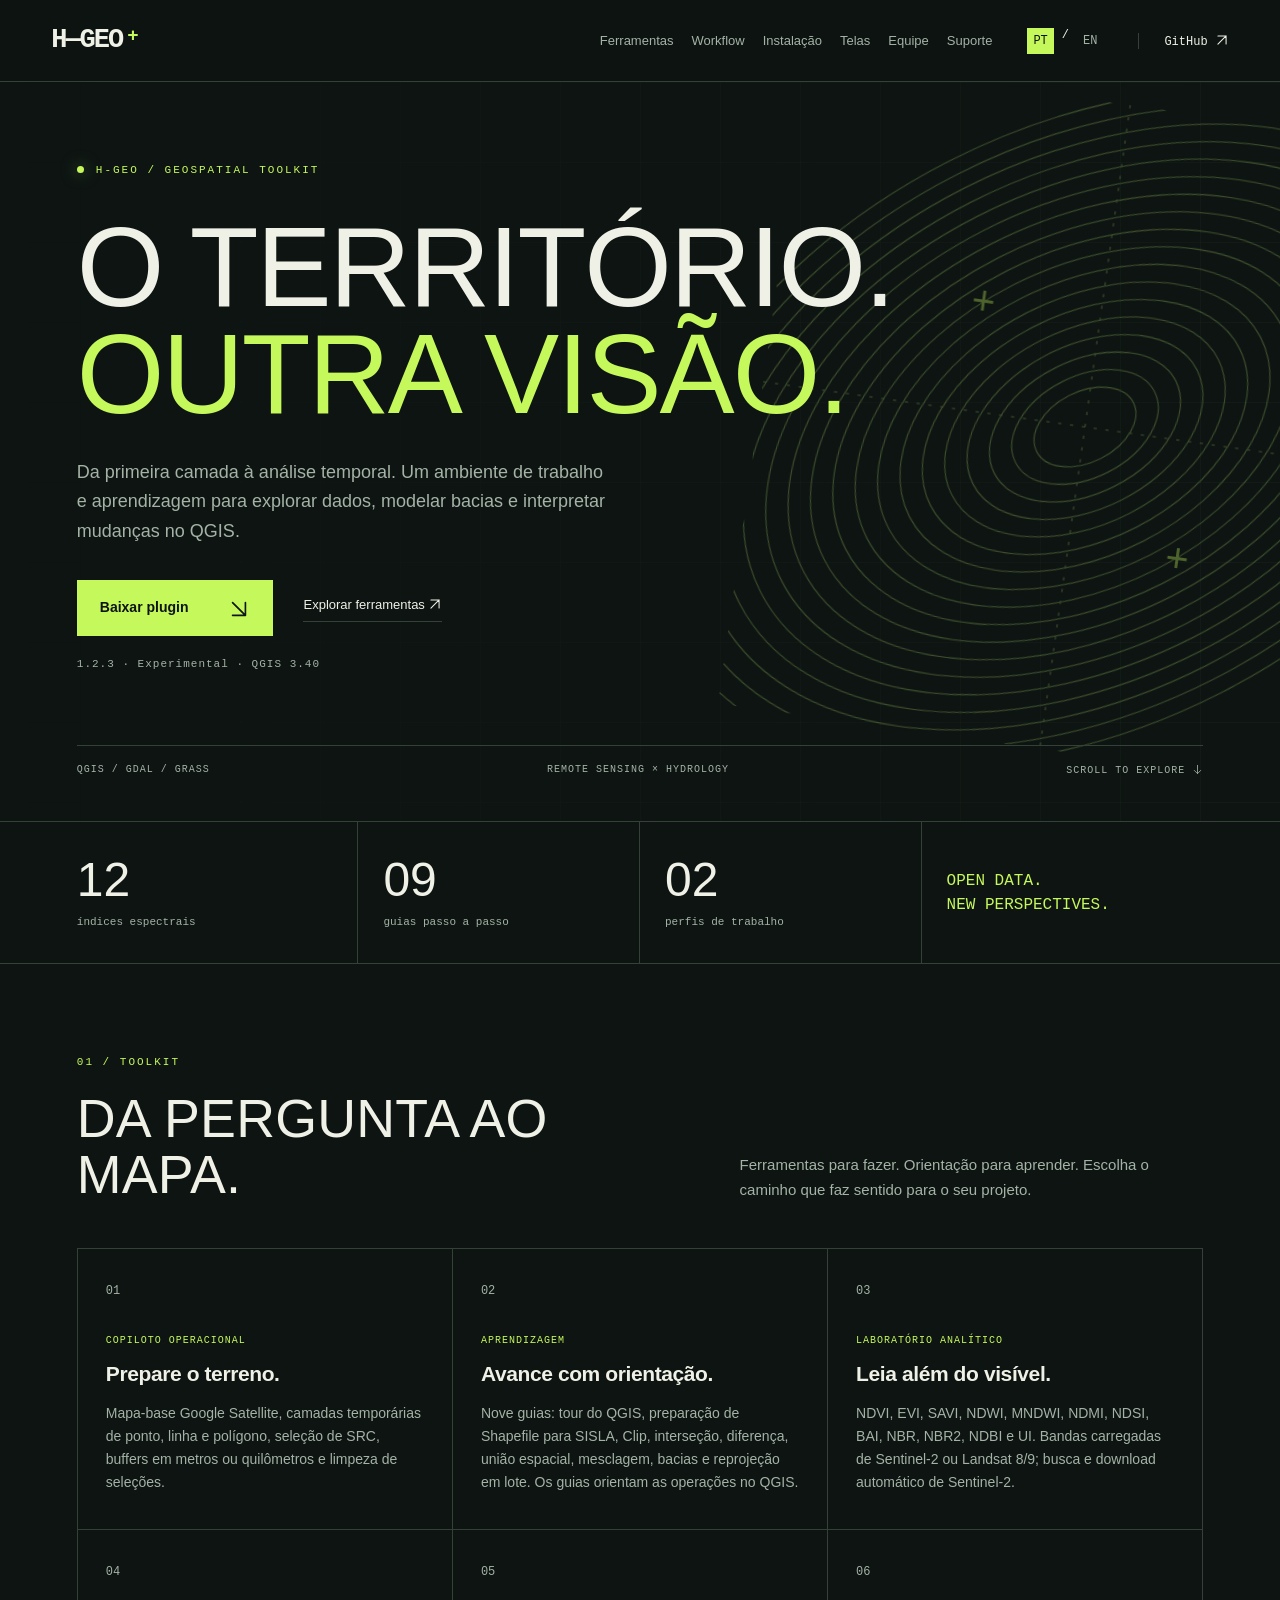
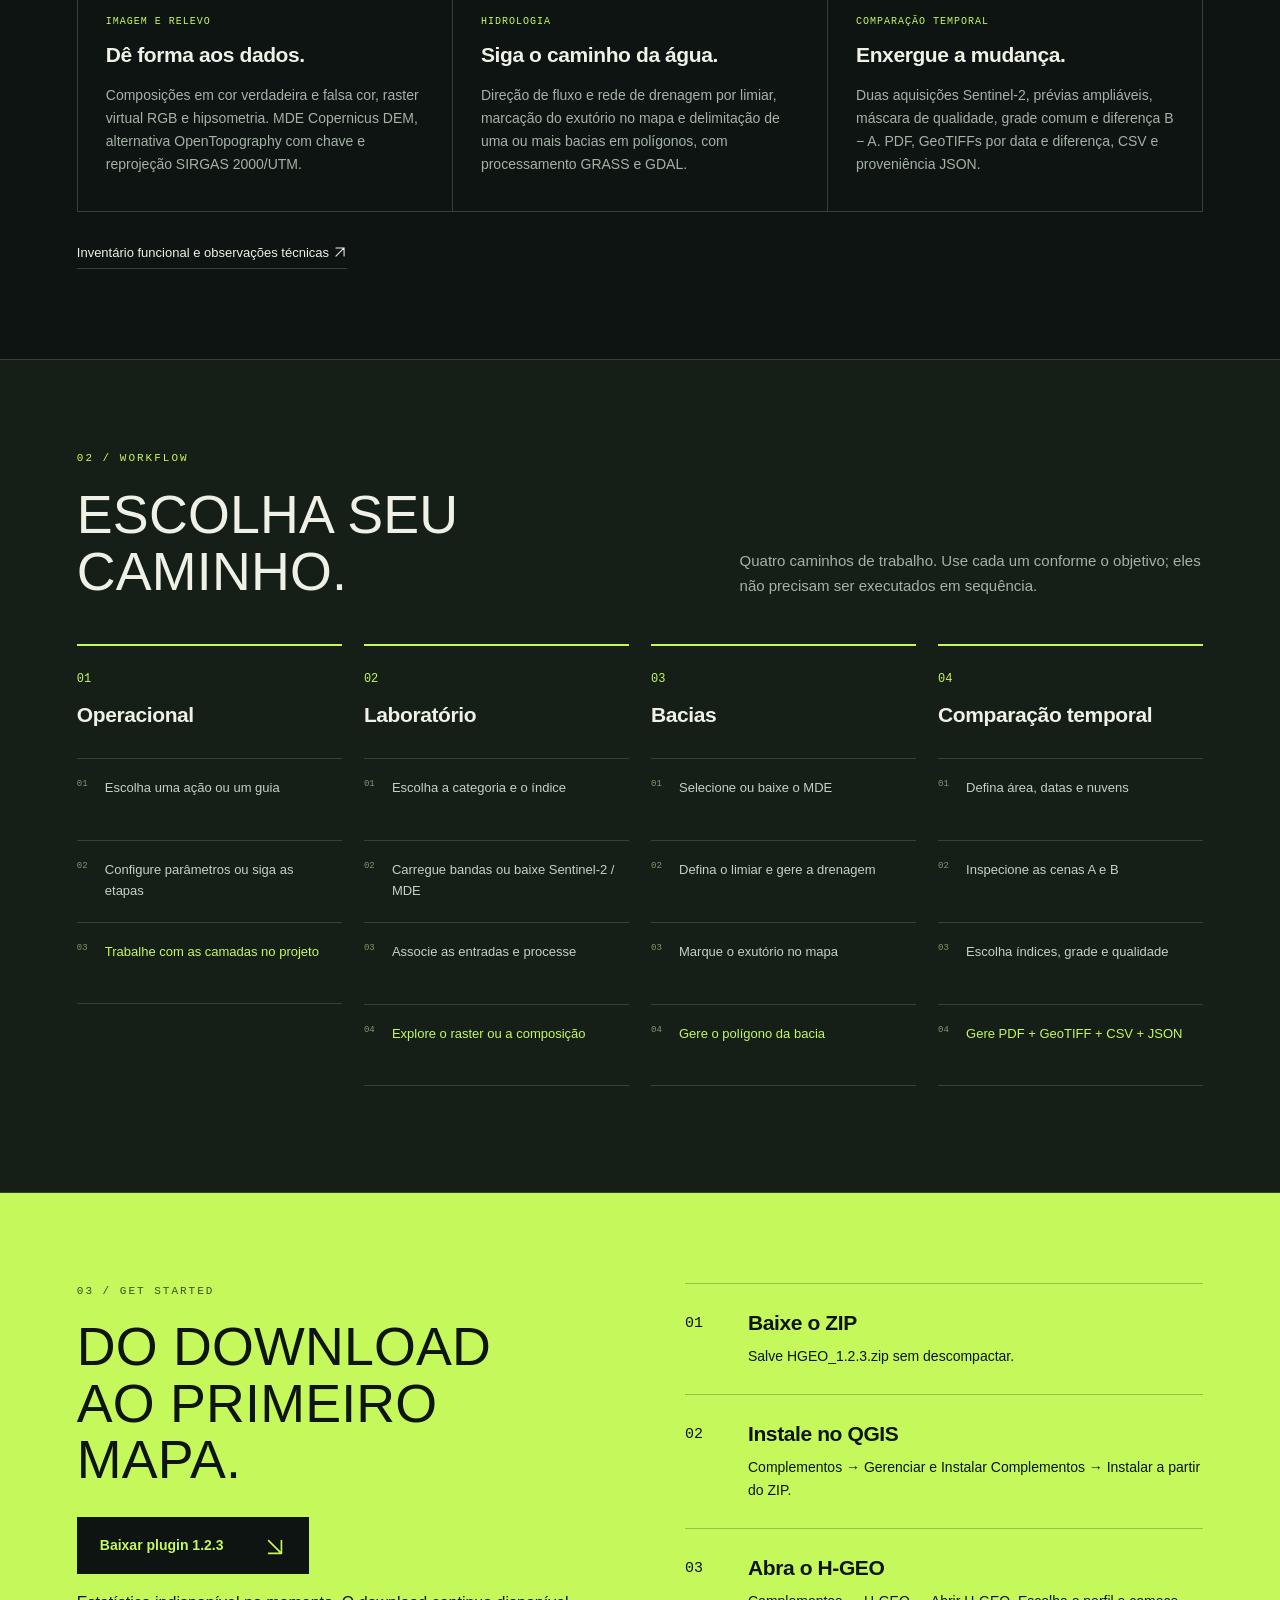
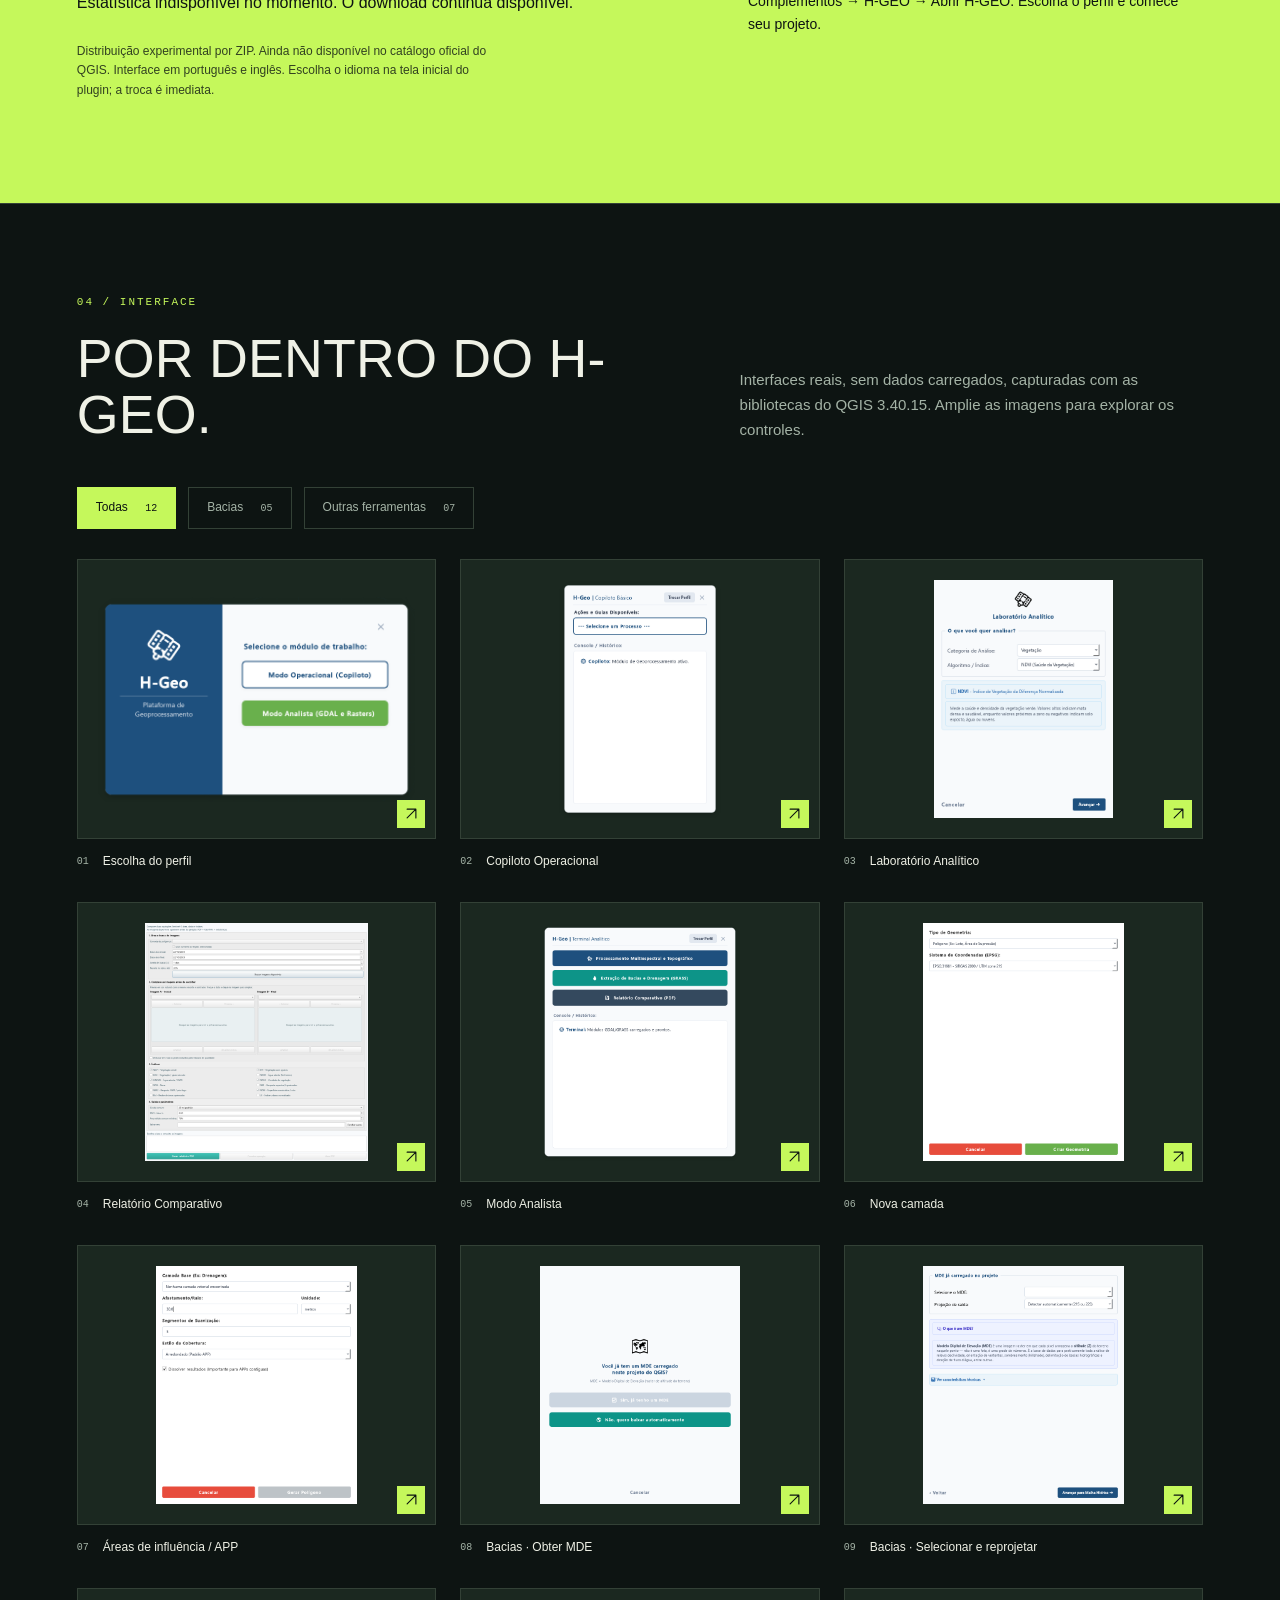
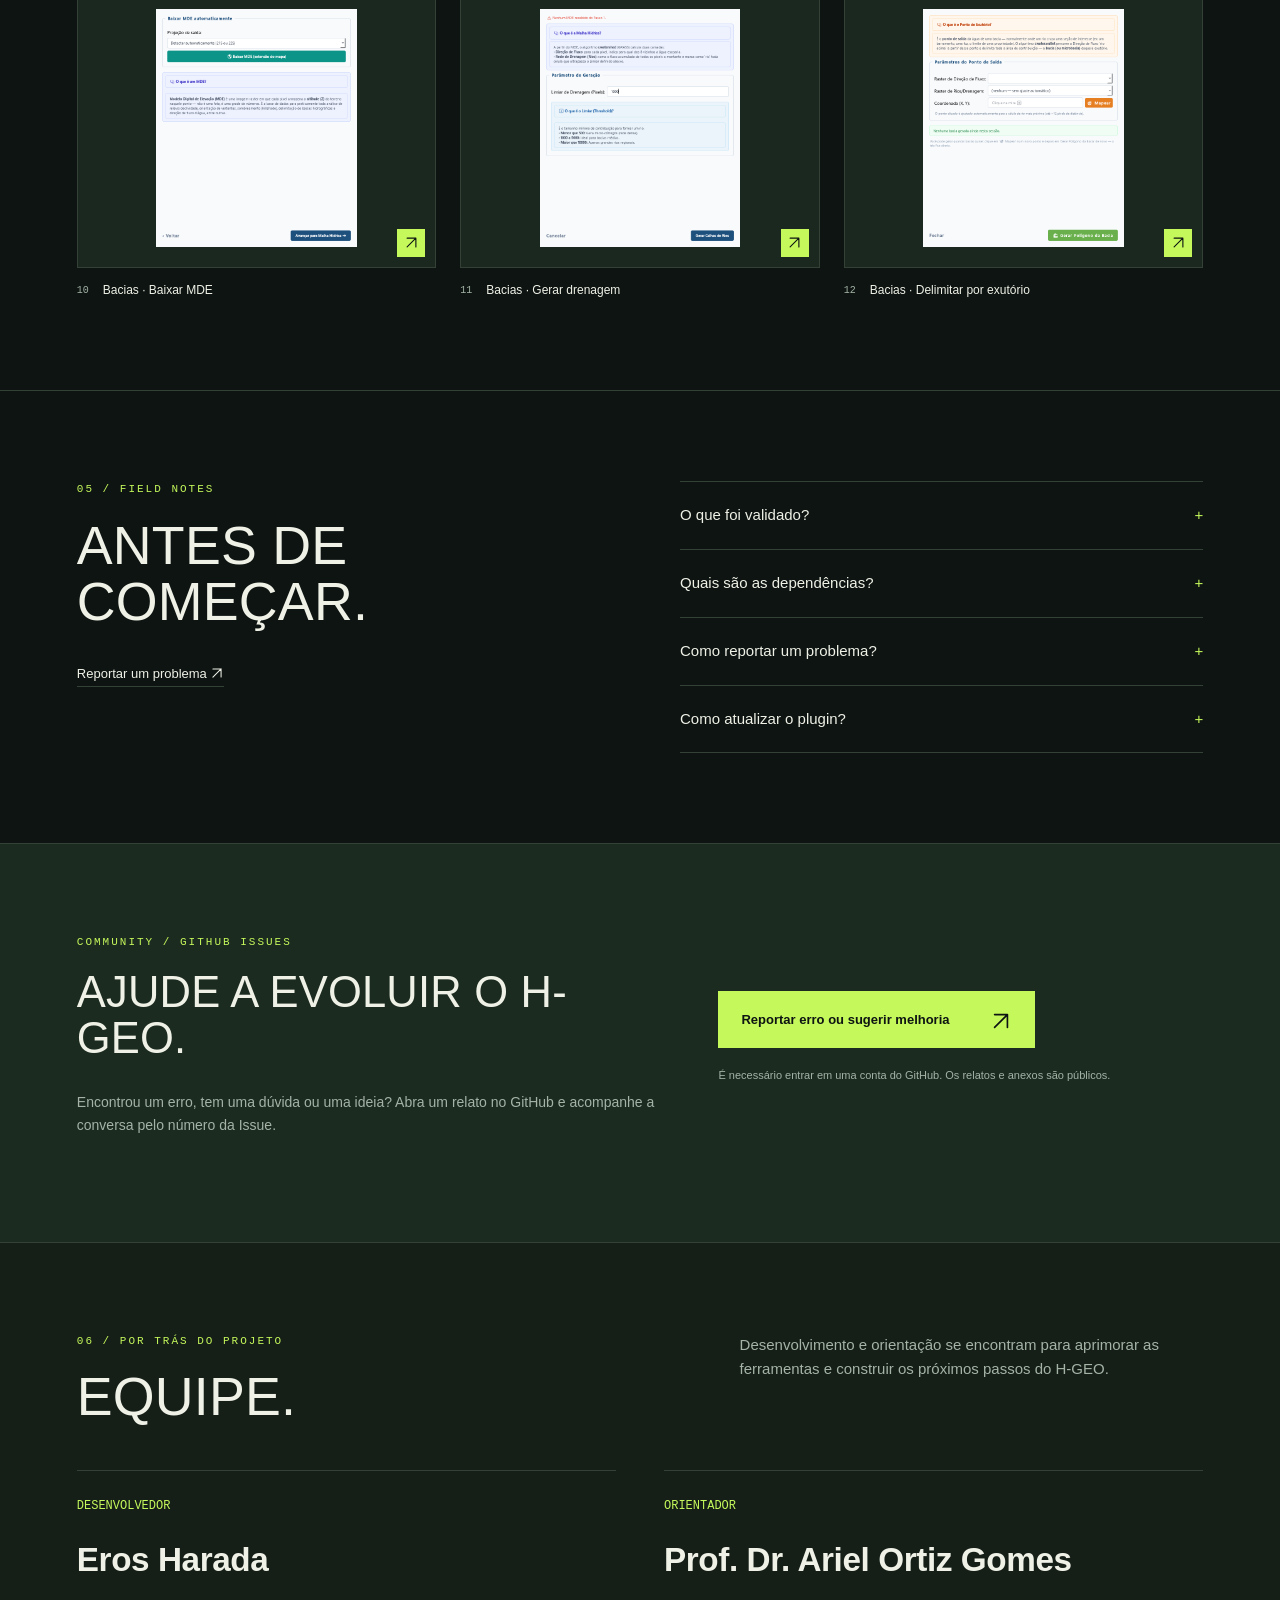
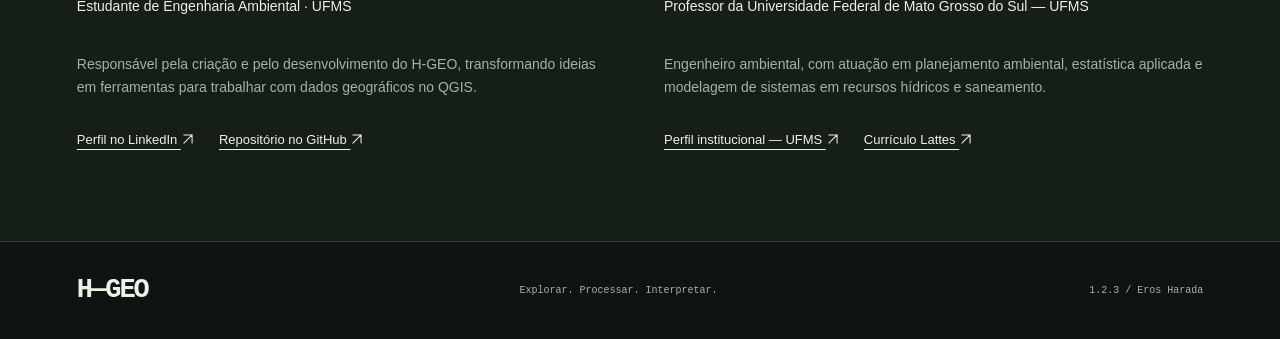
==== commit d6fb8649: "Atualiza download único para HGEO 1.2.3" ====
--- a/index.html
+++ b/index.html
@@ -1,10 +1,10 @@
-<!doctype html><html lang="pt-BR"><head><meta charset="utf-8"><meta name="viewport" content="width=device-width,initial-scale=1"><meta name="description" content="Da primeira camada à análise temporal. Um ambiente de trabalho e aprendizagem para explorar dados, modelar bacias e interpretar mudanças no QGIS."><meta name="theme-color" content="#0d1412"><title>H-GEO — Geotecnologia, sem fronteiras.</title><link rel="alternate" hreflang="pt-BR" href="https://hgeo-qgis.github.io/"><link rel="alternate" hreflang="en" href="https://hgeo-qgis.github.io/en.html"><link rel="stylesheet" href="site.css?v=5"><script src="site.js?v=4" defer></script><link rel="icon" type="image/svg+xml" href="favicon.svg?v=2"><link rel="icon" type="image/png" sizes="64x64" href="favicon.png?v=2"><link rel="apple-touch-icon" href="apple-touch-icon.png"></head><body>
+<!doctype html><html lang="pt-BR"><head><meta charset="utf-8"><meta name="viewport" content="width=device-width,initial-scale=1"><meta name="description" content="Da primeira camada à análise temporal. Um ambiente de trabalho e aprendizagem para explorar dados, modelar bacias e interpretar mudanças no QGIS."><meta name="theme-color" content="#0d1412"><title>H-GEO — Geotecnologia, sem fronteiras.</title><link rel="alternate" hreflang="pt-BR" href="https://hgeo-qgis.github.io/"><link rel="alternate" hreflang="en" href="https://hgeo-qgis.github.io/en.html"><link rel="stylesheet" href="site.css?v=5"><script src="site.js?v=5" defer></script><link rel="icon" type="image/svg+xml" href="favicon.svg?v=2"><link rel="icon" type="image/png" sizes="64x64" href="favicon.png?v=2"><link rel="apple-touch-icon" href="apple-touch-icon.png"></head><body>
 <a class="skip" href="#inicio">Pular para o conteúdo</a><header class="topbar"><a class="brand" href="#inicio">H—GEO<span>+</span></a><nav aria-label="Navegação principal"><a href="#ferramentas">Ferramentas</a><a href="#workflow">Workflow</a><a href="#instalacao">Instalação</a><a href="#galeria">Telas</a><a href="#autor">Equipe</a><a href="#suporte">Suporte</a></nav><div class="language" aria-label="Language"><a href="index.html" aria-current="page">PT</a><span>/</span><a href="en.html" >EN</a></div><a class="top-git" href="https://github.com/haradaeros-hub/hgeo" aria-label="GitHub">GitHub <svg class="arrow-icon" viewBox="0 0 24 24" aria-hidden="true" focusable="false"><path d="M5 19 19 5M5 5h14v14"/></svg></a></header>
-<main><section class="hero" id="inicio"><div class="hero-grid" aria-hidden="true"></div><div class="hero-orbit" aria-hidden="true"><svg viewBox="0 0 600 600"><g fill="none" stroke="currentColor"><ellipse cx="300" cy="300" rx="50" ry="32.5" transform="rotate(-35 300 300)"/><ellipse cx="300" cy="300" rx="72" ry="46.800000000000004" transform="rotate(-35 300 300)"/><ellipse cx="300" cy="300" rx="94" ry="61.1" transform="rotate(-35 300 300)"/><ellipse cx="300" cy="300" rx="116" ry="75.4" transform="rotate(-35 300 300)"/><ellipse cx="300" cy="300" rx="138" ry="89.7" transform="rotate(-35 300 300)"/><ellipse cx="300" cy="300" rx="160" ry="104.0" transform="rotate(-35 300 300)"/><ellipse cx="300" cy="300" rx="182" ry="118.3" transform="rotate(-35 300 300)"/><ellipse cx="300" cy="300" rx="204" ry="132.6" transform="rotate(-35 300 300)"/><ellipse cx="300" cy="300" rx="226" ry="146.9" transform="rotate(-35 300 300)"/><ellipse cx="300" cy="300" rx="248" ry="161.20000000000002" transform="rotate(-35 300 300)"/><ellipse cx="300" cy="300" rx="270" ry="175.5" transform="rotate(-35 300 300)"/><ellipse cx="300" cy="300" rx="292" ry="189.8" transform="rotate(-35 300 300)"/><ellipse cx="300" cy="300" rx="314" ry="204.1" transform="rotate(-35 300 300)"/><ellipse cx="300" cy="300" rx="336" ry="218.4" transform="rotate(-35 300 300)"/><ellipse cx="300" cy="300" rx="358" ry="232.70000000000002" transform="rotate(-35 300 300)"/><ellipse cx="300" cy="300" rx="380" ry="247.0" transform="rotate(-35 300 300)"/><ellipse cx="300" cy="300" rx="402" ry="261.3" transform="rotate(-35 300 300)"/><ellipse cx="300" cy="300" rx="424" ry="275.6" transform="rotate(-35 300 300)"/></g><path d="M300 0V600M0 300H600" stroke="currentColor" stroke-dasharray="3 8"/></svg><span class="cross one">+</span><span class="cross two">+</span></div><div class="hero-body"><div class="eyebrow"><span class="signal"></span>H-GEO / GEOSPATIAL TOOLKIT</div><h1>O TERRITÓRIO.<br><em>OUTRA VISÃO.</em></h1><p class="hero-intro">Da primeira camada à análise temporal. Um ambiente de trabalho e aprendizagem para explorar dados, modelar bacias e interpretar mudanças no QGIS.</p><div class="hero-actions"><a class="button" href="https://github.com/haradaeros-hub/hgeo/releases/download/v1.1.2/HGEO_1.1.2.zip">Baixar plugin <span><svg class="arrow-icon" viewBox="0 0 24 24" aria-hidden="true" focusable="false"><path d="m5 5 14 14M5 19h14V5"/></svg></span></a><a class="text-link" href="#ferramentas">Explorar ferramentas <svg class="arrow-icon" viewBox="0 0 24 24" aria-hidden="true" focusable="false"><path d="M5 19 19 5M5 5h14v14"/></svg></a></div><div class="release">1.1.2 · Experimental · QGIS 3.40</div></div><div class="hero-bottom"><span>QGIS / GDAL / GRASS</span><span>REMOTE SENSING × HYDROLOGY</span><span>SCROLL TO EXPLORE <svg class="arrow-icon" viewBox="0 0 24 24" aria-hidden="true" focusable="false"><path d="M12 3v18m-7-7 7 7 7-7"/></svg></span></div></section>
+<main><section class="hero" id="inicio"><div class="hero-grid" aria-hidden="true"></div><div class="hero-orbit" aria-hidden="true"><svg viewBox="0 0 600 600"><g fill="none" stroke="currentColor"><ellipse cx="300" cy="300" rx="50" ry="32.5" transform="rotate(-35 300 300)"/><ellipse cx="300" cy="300" rx="72" ry="46.800000000000004" transform="rotate(-35 300 300)"/><ellipse cx="300" cy="300" rx="94" ry="61.1" transform="rotate(-35 300 300)"/><ellipse cx="300" cy="300" rx="116" ry="75.4" transform="rotate(-35 300 300)"/><ellipse cx="300" cy="300" rx="138" ry="89.7" transform="rotate(-35 300 300)"/><ellipse cx="300" cy="300" rx="160" ry="104.0" transform="rotate(-35 300 300)"/><ellipse cx="300" cy="300" rx="182" ry="118.3" transform="rotate(-35 300 300)"/><ellipse cx="300" cy="300" rx="204" ry="132.6" transform="rotate(-35 300 300)"/><ellipse cx="300" cy="300" rx="226" ry="146.9" transform="rotate(-35 300 300)"/><ellipse cx="300" cy="300" rx="248" ry="161.20000000000002" transform="rotate(-35 300 300)"/><ellipse cx="300" cy="300" rx="270" ry="175.5" transform="rotate(-35 300 300)"/><ellipse cx="300" cy="300" rx="292" ry="189.8" transform="rotate(-35 300 300)"/><ellipse cx="300" cy="300" rx="314" ry="204.1" transform="rotate(-35 300 300)"/><ellipse cx="300" cy="300" rx="336" ry="218.4" transform="rotate(-35 300 300)"/><ellipse cx="300" cy="300" rx="358" ry="232.70000000000002" transform="rotate(-35 300 300)"/><ellipse cx="300" cy="300" rx="380" ry="247.0" transform="rotate(-35 300 300)"/><ellipse cx="300" cy="300" rx="402" ry="261.3" transform="rotate(-35 300 300)"/><ellipse cx="300" cy="300" rx="424" ry="275.6" transform="rotate(-35 300 300)"/></g><path d="M300 0V600M0 300H600" stroke="currentColor" stroke-dasharray="3 8"/></svg><span class="cross one">+</span><span class="cross two">+</span></div><div class="hero-body"><div class="eyebrow"><span class="signal"></span>H-GEO / GEOSPATIAL TOOLKIT</div><h1>O TERRITÓRIO.<br><em>OUTRA VISÃO.</em></h1><p class="hero-intro">Da primeira camada à análise temporal. Um ambiente de trabalho e aprendizagem para explorar dados, modelar bacias e interpretar mudanças no QGIS.</p><div class="hero-actions"><a class="button" href="https://github.com/haradaeros-hub/hgeo/releases/download/v1.2.3/HGEO_1.2.3.zip">Baixar plugin <span><svg class="arrow-icon" viewBox="0 0 24 24" aria-hidden="true" focusable="false"><path d="m5 5 14 14M5 19h14V5"/></svg></span></a><a class="text-link" href="#ferramentas">Explorar ferramentas <svg class="arrow-icon" viewBox="0 0 24 24" aria-hidden="true" focusable="false"><path d="M5 19 19 5M5 5h14v14"/></svg></a></div><div class="release">1.2.3 · Experimental · QGIS 3.40</div></div><div class="hero-bottom"><span>QGIS / GDAL / GRASS</span><span>REMOTE SENSING × HYDROLOGY</span><span>SCROLL TO EXPLORE <svg class="arrow-icon" viewBox="0 0 24 24" aria-hidden="true" focusable="false"><path d="M12 3v18m-7-7 7 7 7-7"/></svg></span></div></section>
 <div class="metrics"><div><b>12</b><span>índices espectrais</span></div><div><b>09</b><span>guias passo a passo</span></div><div><b>02</b><span>perfis de trabalho</span></div><div class="metric-label">OPEN DATA.<br>NEW PERSPECTIVES.</div></div>
 <section class="section" id="ferramentas"><div class="section-head"><div><div class="eyebrow">01 / TOOLKIT</div><h2>DA PERGUNTA AO MAPA.</h2></div><p>Ferramentas para fazer. Orientação para aprender. Escolha o caminho que faz sentido para o seu projeto.</p></div><div class="tool-grid"><article class="tool-card"><span class="card-no">01</span><div class="eyebrow">COPILOTO OPERACIONAL</div><h3>Prepare o terreno.</h3><p>Mapa-base Google Satellite, camadas temporárias de ponto, linha e polígono, seleção de SRC, buffers em metros ou quilômetros e limpeza de seleções.</p></article><article class="tool-card"><span class="card-no">02</span><div class="eyebrow">APRENDIZAGEM</div><h3>Avance com orientação.</h3><p>Nove guias: tour do QGIS, preparação de Shapefile para SISLA, Clip, interseção, diferença, união espacial, mesclagem, bacias e reprojeção em lote. Os guias orientam as operações no QGIS.</p></article><article class="tool-card"><span class="card-no">03</span><div class="eyebrow">LABORATÓRIO ANALÍTICO</div><h3>Leia além do visível.</h3><p>NDVI, EVI, SAVI, NDWI, MNDWI, NDMI, NDSI, BAI, NBR, NBR2, NDBI e UI. Bandas carregadas de Sentinel-2 ou Landsat 8/9; busca e download automático de Sentinel-2.</p></article><article class="tool-card"><span class="card-no">04</span><div class="eyebrow">IMAGEM E RELEVO</div><h3>Dê forma aos dados.</h3><p>Composições em cor verdadeira e falsa cor, raster virtual RGB e hipsometria. MDE Copernicus DEM, alternativa OpenTopography com chave e reprojeção SIRGAS 2000/UTM.</p></article><article class="tool-card"><span class="card-no">05</span><div class="eyebrow">HIDROLOGIA</div><h3>Siga o caminho da água.</h3><p>Direção de fluxo e rede de drenagem por limiar, marcação do exutório no mapa e delimitação de uma ou mais bacias em polígonos, com processamento GRASS e GDAL.</p></article><article class="tool-card"><span class="card-no">06</span><div class="eyebrow">COMPARAÇÃO TEMPORAL</div><h3>Enxergue a mudança.</h3><p>Duas aquisições Sentinel-2, prévias ampliáveis, máscara de qualidade, grade comum e diferença B − A. PDF, GeoTIFFs por data e diferença, CSV e proveniência JSON.</p></article></div><a class="text-link inventory" href="https://github.com/haradaeros-hub/hgeo/blob/main/ESCOPO_HGEO.md">Inventário funcional e observações técnicas <svg class="arrow-icon" viewBox="0 0 24 24" aria-hidden="true" focusable="false"><path d="M5 19 19 5M5 5h14v14"/></svg></a></section>
 <section class="section workflow-section" id="workflow"><div class="section-head"><div><div class="eyebrow">02 / WORKFLOW</div><h2>ESCOLHA SEU CAMINHO.</h2></div><p>Quatro caminhos de trabalho. Use cada um conforme o objetivo; eles não precisam ser executados em sequência.</p></div><div class="flow-lanes"><article class="flow-lane"><div class="lane-head"><span>01</span><h3>Operacional</h3></div><ol><li>Escolha uma ação ou um guia</li><li>Configure parâmetros ou siga as etapas</li><li>Trabalhe com as camadas no projeto</li></ol></article><article class="flow-lane"><div class="lane-head"><span>02</span><h3>Laboratório</h3></div><ol><li>Escolha a categoria e o índice</li><li>Carregue bandas ou baixe Sentinel-2 / MDE</li><li>Associe as entradas e processe</li><li>Explore o raster ou a composição</li></ol></article><article class="flow-lane"><div class="lane-head"><span>03</span><h3>Bacias</h3></div><ol><li>Selecione ou baixe o MDE</li><li>Defina o limiar e gere a drenagem</li><li>Marque o exutório no mapa</li><li>Gere o polígono da bacia</li></ol></article><article class="flow-lane"><div class="lane-head"><span>04</span><h3>Comparação temporal</h3></div><ol><li>Defina área, datas e nuvens</li><li>Inspecione as cenas A e B</li><li>Escolha índices, grade e qualidade</li><li>Gere PDF + GeoTIFF + CSV + JSON</li></ol></article></div></section>
-<section class="section install-section" id="instalacao"><div><div class="eyebrow">03 / GET STARTED</div><h2>DO DOWNLOAD<br>AO PRIMEIRO MAPA.</h2><a class="button" href="https://github.com/haradaeros-hub/hgeo/releases/download/v1.1.2/HGEO_1.1.2.zip">Baixar plugin 1.1.2 <span><svg class="arrow-icon" viewBox="0 0 24 24" aria-hidden="true" focusable="false"><path d="m5 5 14 14M5 19h14V5"/></svg></span></a><p><span data-download-count aria-live="polite">Downloads: consultando GitHub…</span></p><p class="notice">Distribuição experimental por ZIP. Ainda não disponível no catálogo oficial do QGIS. A interface do plugin está em português.</p></div><div><div class="install-step"><span>01</span><div><h3>Baixe o ZIP</h3><p>Salve HGEO_1.1.2.zip sem descompactar.</p></div></div><div class="install-step"><span>02</span><div><h3>Instale no QGIS</h3><p>Complementos → Gerenciar e Instalar Complementos → Instalar a partir do ZIP.</p></div></div><div class="install-step"><span>03</span><div><h3>Abra o H-GEO</h3><p>Complementos → H-GEO → Abrir H-GEO. Escolha o perfil e comece seu projeto.</p></div></div></div></section>
+<section class="section install-section" id="instalacao"><div><div class="eyebrow">03 / GET STARTED</div><h2>DO DOWNLOAD<br>AO PRIMEIRO MAPA.</h2><a class="button" href="https://github.com/haradaeros-hub/hgeo/releases/download/v1.2.3/HGEO_1.2.3.zip">Baixar plugin 1.2.3 <span><svg class="arrow-icon" viewBox="0 0 24 24" aria-hidden="true" focusable="false"><path d="m5 5 14 14M5 19h14V5"/></svg></span></a><p><span data-download-count aria-live="polite">Downloads: consultando GitHub…</span></p><p class="notice">Distribuição experimental por ZIP. Ainda não disponível no catálogo oficial do QGIS. Interface em português e inglês. Escolha o idioma na tela inicial do plugin; a troca é imediata.</p></div><div><div class="install-step"><span>01</span><div><h3>Baixe o ZIP</h3><p>Salve HGEO_1.2.3.zip sem descompactar.</p></div></div><div class="install-step"><span>02</span><div><h3>Instale no QGIS</h3><p>Complementos → Gerenciar e Instalar Complementos → Instalar a partir do ZIP.</p></div></div><div class="install-step"><span>03</span><div><h3>Abra o H-GEO</h3><p>Complementos → H-GEO → Abrir H-GEO. Escolha o perfil e comece seu projeto.</p></div></div></div></section>
 <section class="section" id="galeria"><div class="section-head"><div><div class="eyebrow">04 / INTERFACE</div><h2>POR DENTRO DO H-GEO.</h2></div><p>Interfaces reais, sem dados carregados, capturadas com as bibliotecas do QGIS 3.40.15. Amplie as imagens para explorar os controles.</p></div><div class="filters" role="group" aria-label="Filtrar telas"><button data-filter="all" aria-pressed="true">Todas <span>12</span></button><button data-filter="basins" aria-pressed="false">Bacias <span>05</span></button><button data-filter="tools" aria-pressed="false">Outras ferramentas <span>07</span></button></div><div class="gallery"><figure data-category="tools"><button class="image-open" data-image="hgeo-boas-vindas.png" data-caption="Escolha do perfil" aria-label="Ampliar: Escolha do perfil"><img src="hgeo-boas-vindas.png" alt="Escolha do perfil" loading="lazy"><span><svg class="arrow-icon" viewBox="0 0 24 24" aria-hidden="true" focusable="false"><path d="M5 19 19 5M5 5h14v14"/></svg></span></button><figcaption><span>01</span>Escolha do perfil</figcaption></figure><figure data-category="tools"><button class="image-open" data-image="hgeo-copiloto.png" data-caption="Copiloto Operacional" aria-label="Ampliar: Copiloto Operacional"><img src="hgeo-copiloto.png" alt="Copiloto Operacional" loading="lazy"><span><svg class="arrow-icon" viewBox="0 0 24 24" aria-hidden="true" focusable="false"><path d="M5 19 19 5M5 5h14v14"/></svg></span></button><figcaption><span>02</span>Copiloto Operacional</figcaption></figure><figure data-category="tools"><button class="image-open" data-image="hgeo-laboratorio.png" data-caption="Laboratório Analítico" aria-label="Ampliar: Laboratório Analítico"><img src="hgeo-laboratorio.png" alt="Laboratório Analítico" loading="lazy"><span><svg class="arrow-icon" viewBox="0 0 24 24" aria-hidden="true" focusable="false"><path d="M5 19 19 5M5 5h14v14"/></svg></span></button><figcaption><span>03</span>Laboratório Analítico</figcaption></figure><figure data-category="tools"><button class="image-open" data-image="hgeo-relatorio.png" data-caption="Relatório Comparativo" aria-label="Ampliar: Relatório Comparativo"><img src="hgeo-relatorio.png" alt="Relatório Comparativo" loading="lazy"><span><svg class="arrow-icon" viewBox="0 0 24 24" aria-hidden="true" focusable="false"><path d="M5 19 19 5M5 5h14v14"/></svg></span></button><figcaption><span>04</span>Relatório Comparativo</figcaption></figure><figure data-category="tools"><button class="image-open" data-image="hgeo-analista.png" data-caption="Modo Analista" aria-label="Ampliar: Modo Analista"><img src="hgeo-analista.png" alt="Modo Analista" loading="lazy"><span><svg class="arrow-icon" viewBox="0 0 24 24" aria-hidden="true" focusable="false"><path d="M5 19 19 5M5 5h14v14"/></svg></span></button><figcaption><span>05</span>Modo Analista</figcaption></figure><figure data-category="tools"><button class="image-open" data-image="hgeo-nova-camada.png" data-caption="Nova camada" aria-label="Ampliar: Nova camada"><img src="hgeo-nova-camada.png" alt="Nova camada" loading="lazy"><span><svg class="arrow-icon" viewBox="0 0 24 24" aria-hidden="true" focusable="false"><path d="M5 19 19 5M5 5h14v14"/></svg></span></button><figcaption><span>06</span>Nova camada</figcaption></figure><figure data-category="tools"><button class="image-open" data-image="hgeo-buffer.png" data-caption="Áreas de influência / APP" aria-label="Ampliar: Áreas de influência / APP"><img src="hgeo-buffer.png" alt="Áreas de influência / APP" loading="lazy"><span><svg class="arrow-icon" viewBox="0 0 24 24" aria-hidden="true" focusable="false"><path d="M5 19 19 5M5 5h14v14"/></svg></span></button><figcaption><span>07</span>Áreas de influência / APP</figcaption></figure><figure data-category="basins"><button class="image-open" data-image="hgeo-bacias-mde.png" data-caption="Bacias · Obter MDE" aria-label="Ampliar: Bacias · Obter MDE"><img src="hgeo-bacias-mde.png" alt="Bacias · Obter MDE" loading="lazy"><span><svg class="arrow-icon" viewBox="0 0 24 24" aria-hidden="true" focusable="false"><path d="M5 19 19 5M5 5h14v14"/></svg></span></button><figcaption><span>08</span>Bacias · Obter MDE</figcaption></figure><figure data-category="basins"><button class="image-open" data-image="hgeo-bacias-selecao-mde.png" data-caption="Bacias · Selecionar e reprojetar" aria-label="Ampliar: Bacias · Selecionar e reprojetar"><img src="hgeo-bacias-selecao-mde.png" alt="Bacias · Selecionar e reprojetar" loading="lazy"><span><svg class="arrow-icon" viewBox="0 0 24 24" aria-hidden="true" focusable="false"><path d="M5 19 19 5M5 5h14v14"/></svg></span></button><figcaption><span>09</span>Bacias · Selecionar e reprojetar</figcaption></figure><figure data-category="basins"><button class="image-open" data-image="hgeo-bacias-download-mde.png" data-caption="Bacias · Baixar MDE" aria-label="Ampliar: Bacias · Baixar MDE"><img src="hgeo-bacias-download-mde.png" alt="Bacias · Baixar MDE" loading="lazy"><span><svg class="arrow-icon" viewBox="0 0 24 24" aria-hidden="true" focusable="false"><path d="M5 19 19 5M5 5h14v14"/></svg></span></button><figcaption><span>10</span>Bacias · Baixar MDE</figcaption></figure><figure data-category="basins"><button class="image-open" data-image="hgeo-bacias-drenagem.png" data-caption="Bacias · Gerar drenagem" aria-label="Ampliar: Bacias · Gerar drenagem"><img src="hgeo-bacias-drenagem.png" alt="Bacias · Gerar drenagem" loading="lazy"><span><svg class="arrow-icon" viewBox="0 0 24 24" aria-hidden="true" focusable="false"><path d="M5 19 19 5M5 5h14v14"/></svg></span></button><figcaption><span>11</span>Bacias · Gerar drenagem</figcaption></figure><figure data-category="basins"><button class="image-open" data-image="hgeo-bacias-exutorio.png" data-caption="Bacias · Delimitar por exutório" aria-label="Ampliar: Bacias · Delimitar por exutório"><img src="hgeo-bacias-exutorio.png" alt="Bacias · Delimitar por exutório" loading="lazy"><span><svg class="arrow-icon" viewBox="0 0 24 24" aria-hidden="true" focusable="false"><path d="M5 19 19 5M5 5h14v14"/></svg></span></button><figcaption><span>12</span>Bacias · Delimitar por exutório</figcaption></figure></div></section>
 <section class="section faq-section" id="duvidas"><div><div class="eyebrow">05 / FIELD NOTES</div><h2>ANTES DE COMEÇAR.</h2><a class="text-link" href="https://github.com/haradaeros-hub/hgeo/issues">Reportar um problema <svg class="arrow-icon" viewBox="0 0 24 24" aria-hidden="true" focusable="false"><path d="M5 19 19 5M5 5h14v14"/></svg></a></div><div><details><summary>O que foi validado?<span>+</span></summary><p>Importação, abertura dos modos e do relatório, integração dos menus, reutilização das janelas, desativação e um caso de NDVI/NoData com QGIS 3.40.15. Downloads, geração completa de PDF e todos os fluxos com dados reais ainda precisam de validação.</p></details><details><summary>Quais são as dependências?<span>+</span></summary><p>O QGIS e seus provedores de processamento, como GDAL e GRASS, conforme a operação. Downloads exigem internet e cobertura dos serviços. OpenTopography exige chave para o método alternativo.</p></details><details><summary>Como reportar um problema?<span>+</span></summary><p>Informe a versão do QGIS, os passos para reproduzir e a mensagem de erro nas Issues do GitHub. Retire senhas, tokens e informações privadas dos anexos.</p></details><details><summary>Como atualizar o plugin?<span>+</span></summary><p>Aguarde as tarefas terminarem, feche as ferramentas, desative o plugin e instale o novo ZIP pelo gerenciador. Reinicie o QGIS se necessário.</p></details></div></section>
 <section class="section support-section" id="suporte"><div><div class="eyebrow">COMMUNITY / GITHUB ISSUES</div><h2>AJUDE A EVOLUIR O H-GEO.</h2><p>Encontrou um erro, tem uma dúvida ou uma ideia? Abra um relato no GitHub e acompanhe a conversa pelo número da Issue.</p></div><div><a class="button" href="https://github.com/haradaeros-hub/hgeo/issues/new/choose">Reportar erro ou sugerir melhoria <span><svg class="arrow-icon" viewBox="0 0 24 24" aria-hidden="true" focusable="false"><path d="M5 19 19 5M5 5h14v14"/></svg></span></a><p class="support-note">É necessário entrar em uma conta do GitHub. Os relatos e anexos são públicos.</p></div></section><section class="section team-section" id="autor" aria-labelledby="team-title">
@@ -26,4 +26,4 @@
 </article>
 </div>
 </section>
-</main><footer><a class="brand" href="#inicio">H—GEO</a><span>Explorar. Processar. Interpretar.</span><span>1.1.2 / Eros Harada</span></footer><dialog id="lightbox"><div class="lightbox-bar"><span id="image-caption"></span><button id="close-lightbox" aria-label="Fechar imagem">×</button></div><img id="large-image" alt=""></dialog></body></html>+</main><footer><a class="brand" href="#inicio">H—GEO</a><span>Explorar. Processar. Interpretar.</span><span>1.2.3 / Eros Harada</span></footer><dialog id="lightbox"><div class="lightbox-bar"><span id="image-caption"></span><button id="close-lightbox" aria-label="Fechar imagem">×</button></div><img id="large-image" alt=""></dialog></body></html>
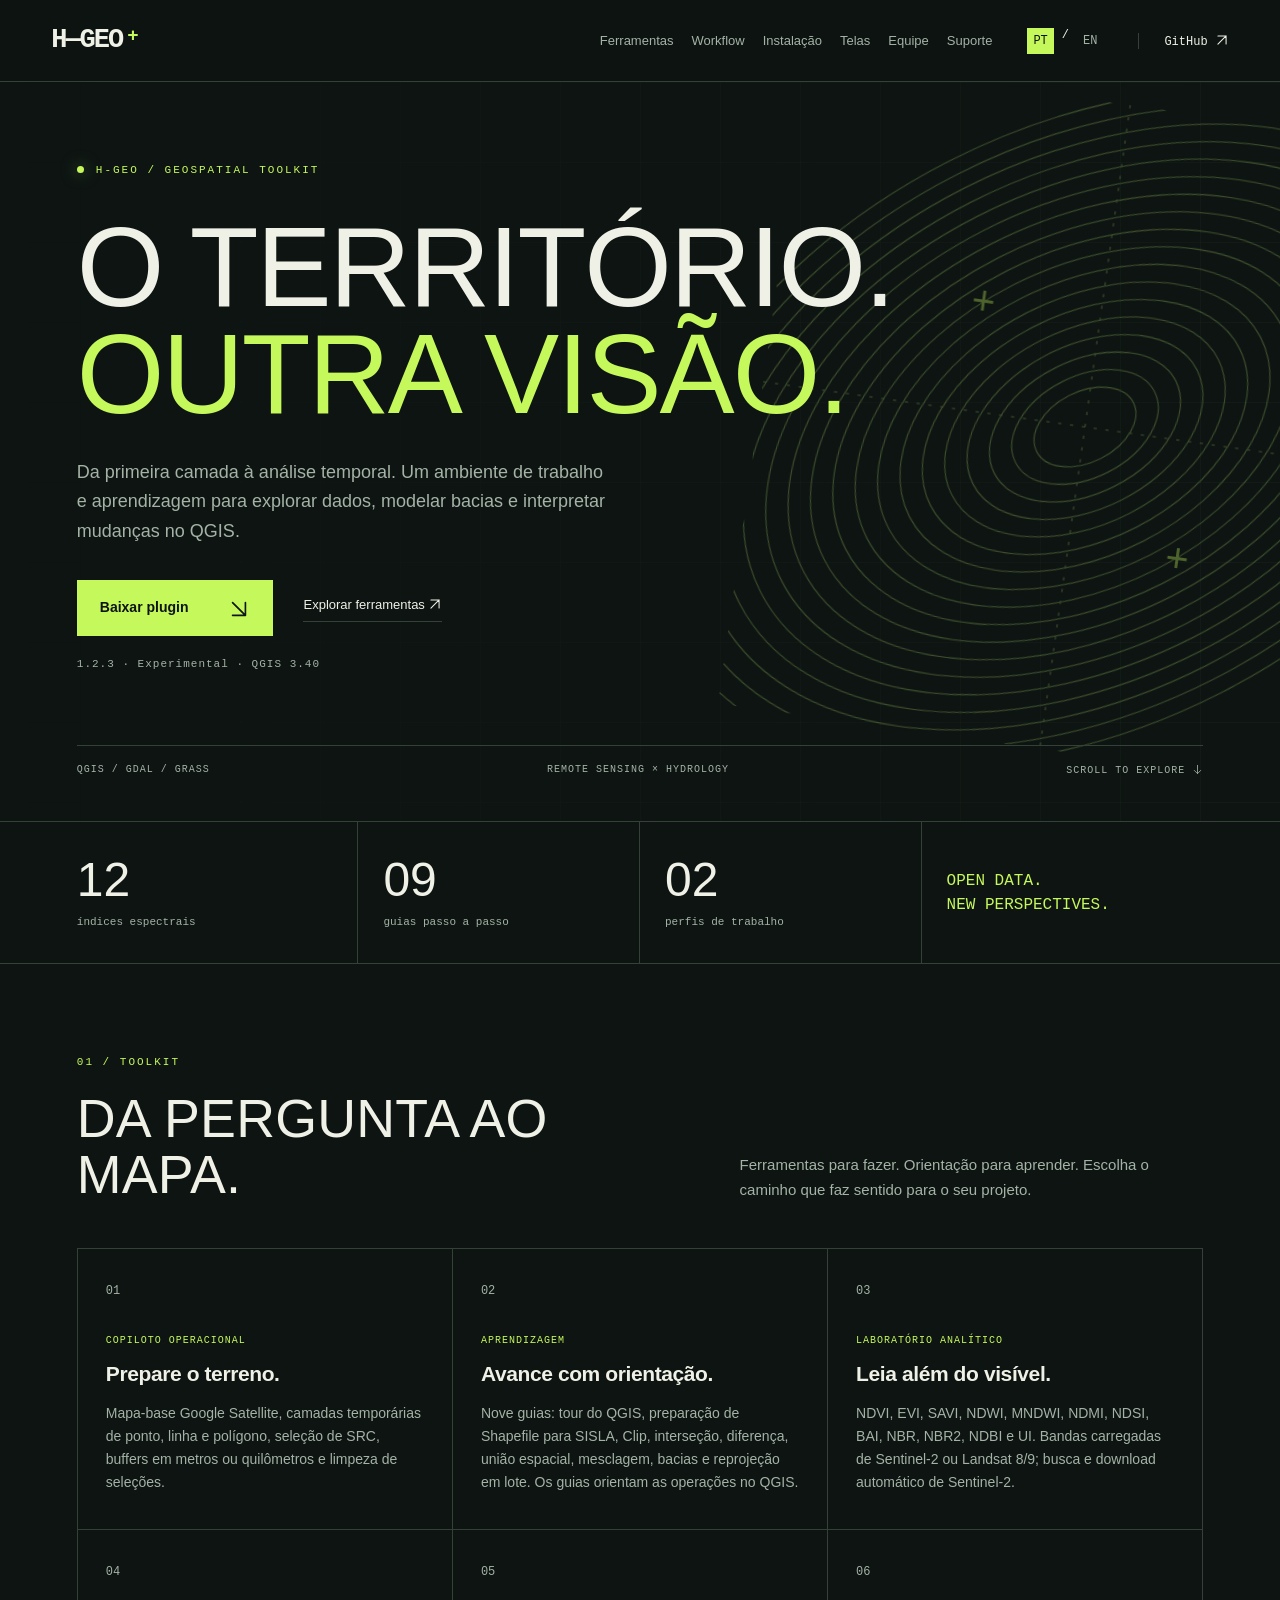
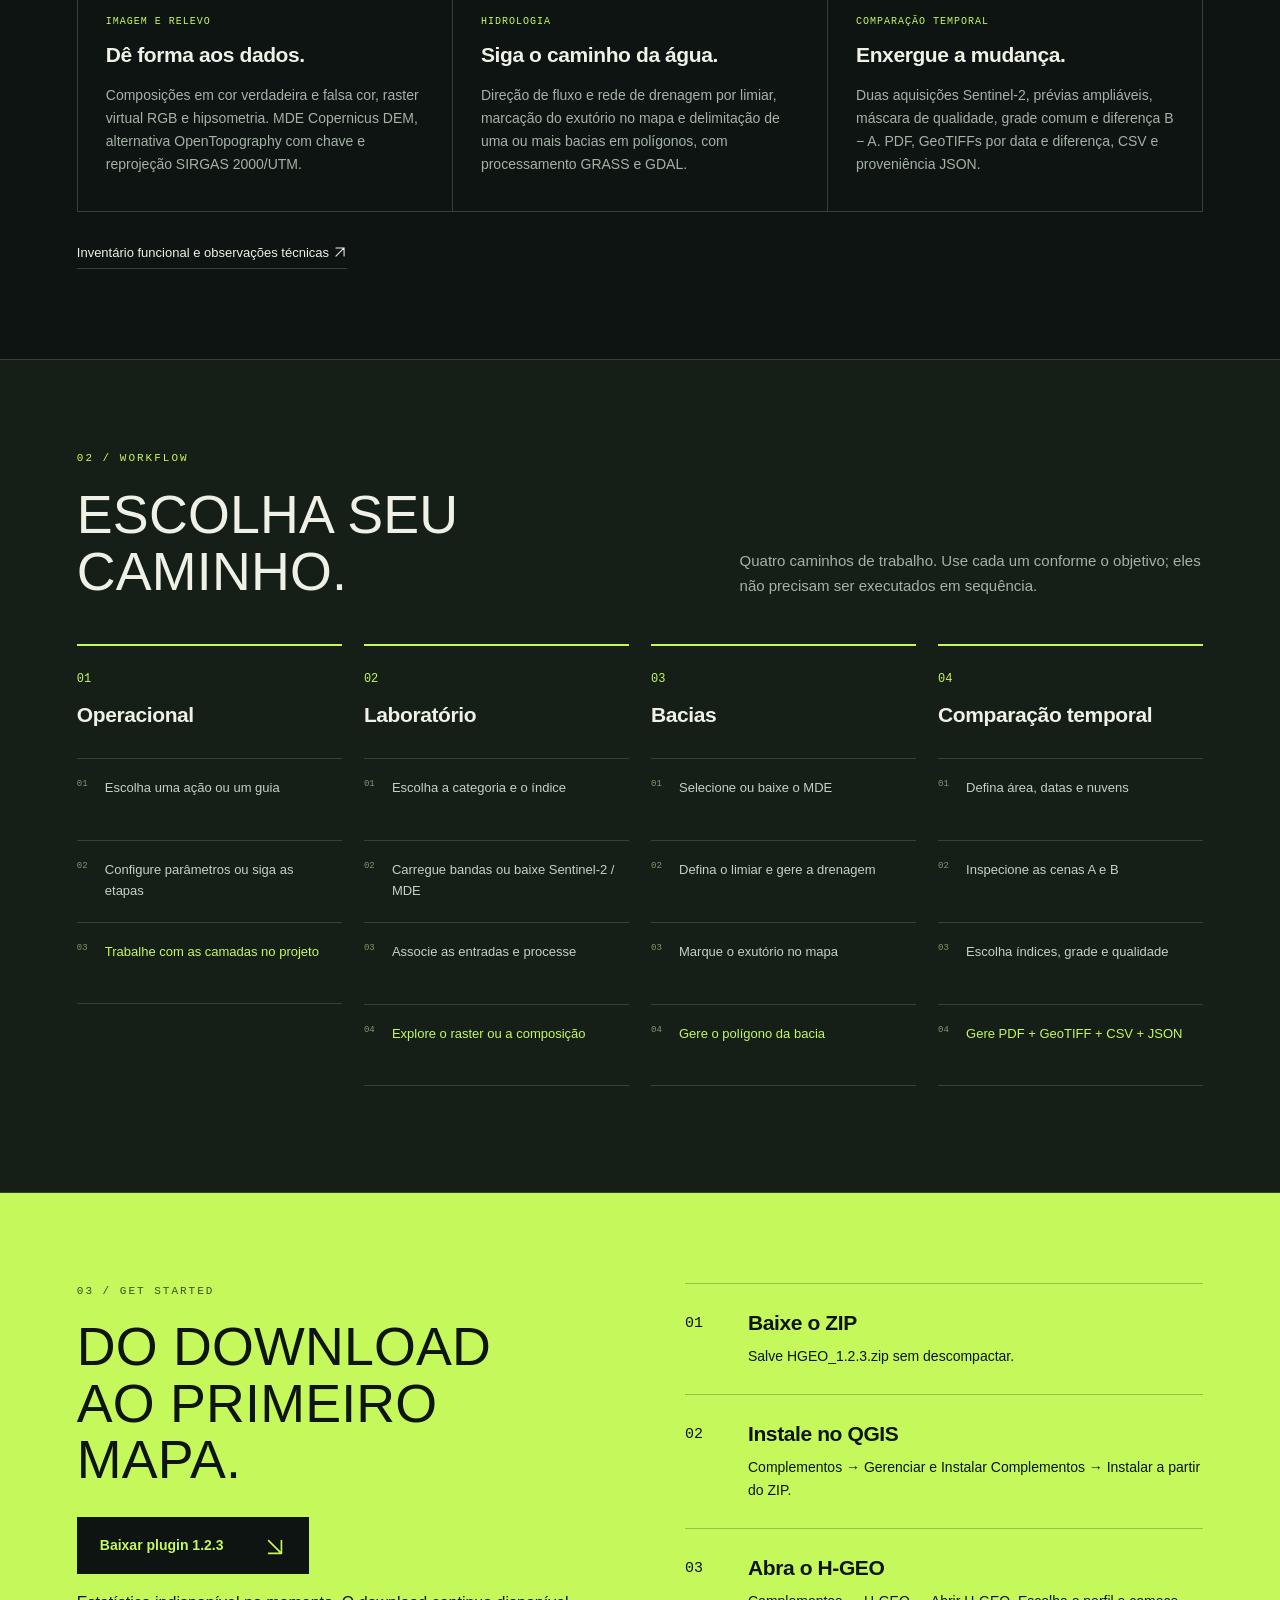
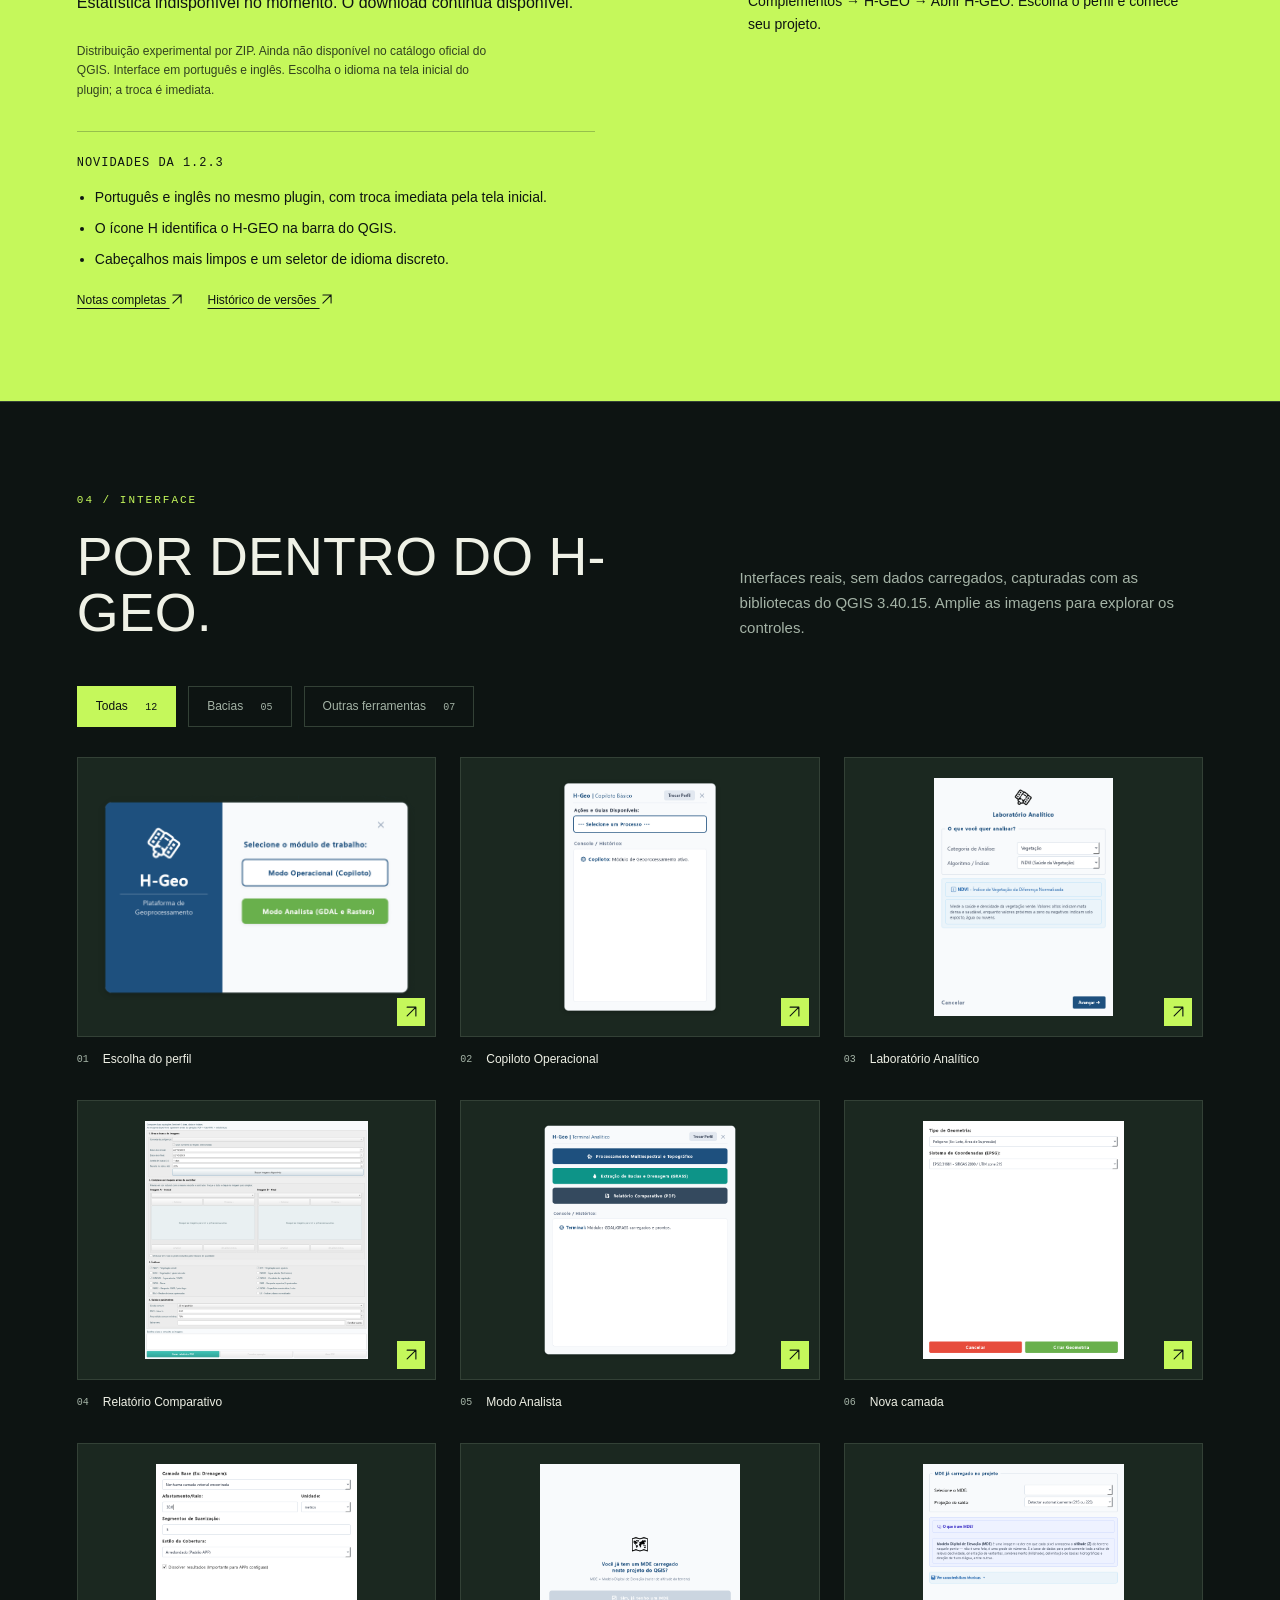
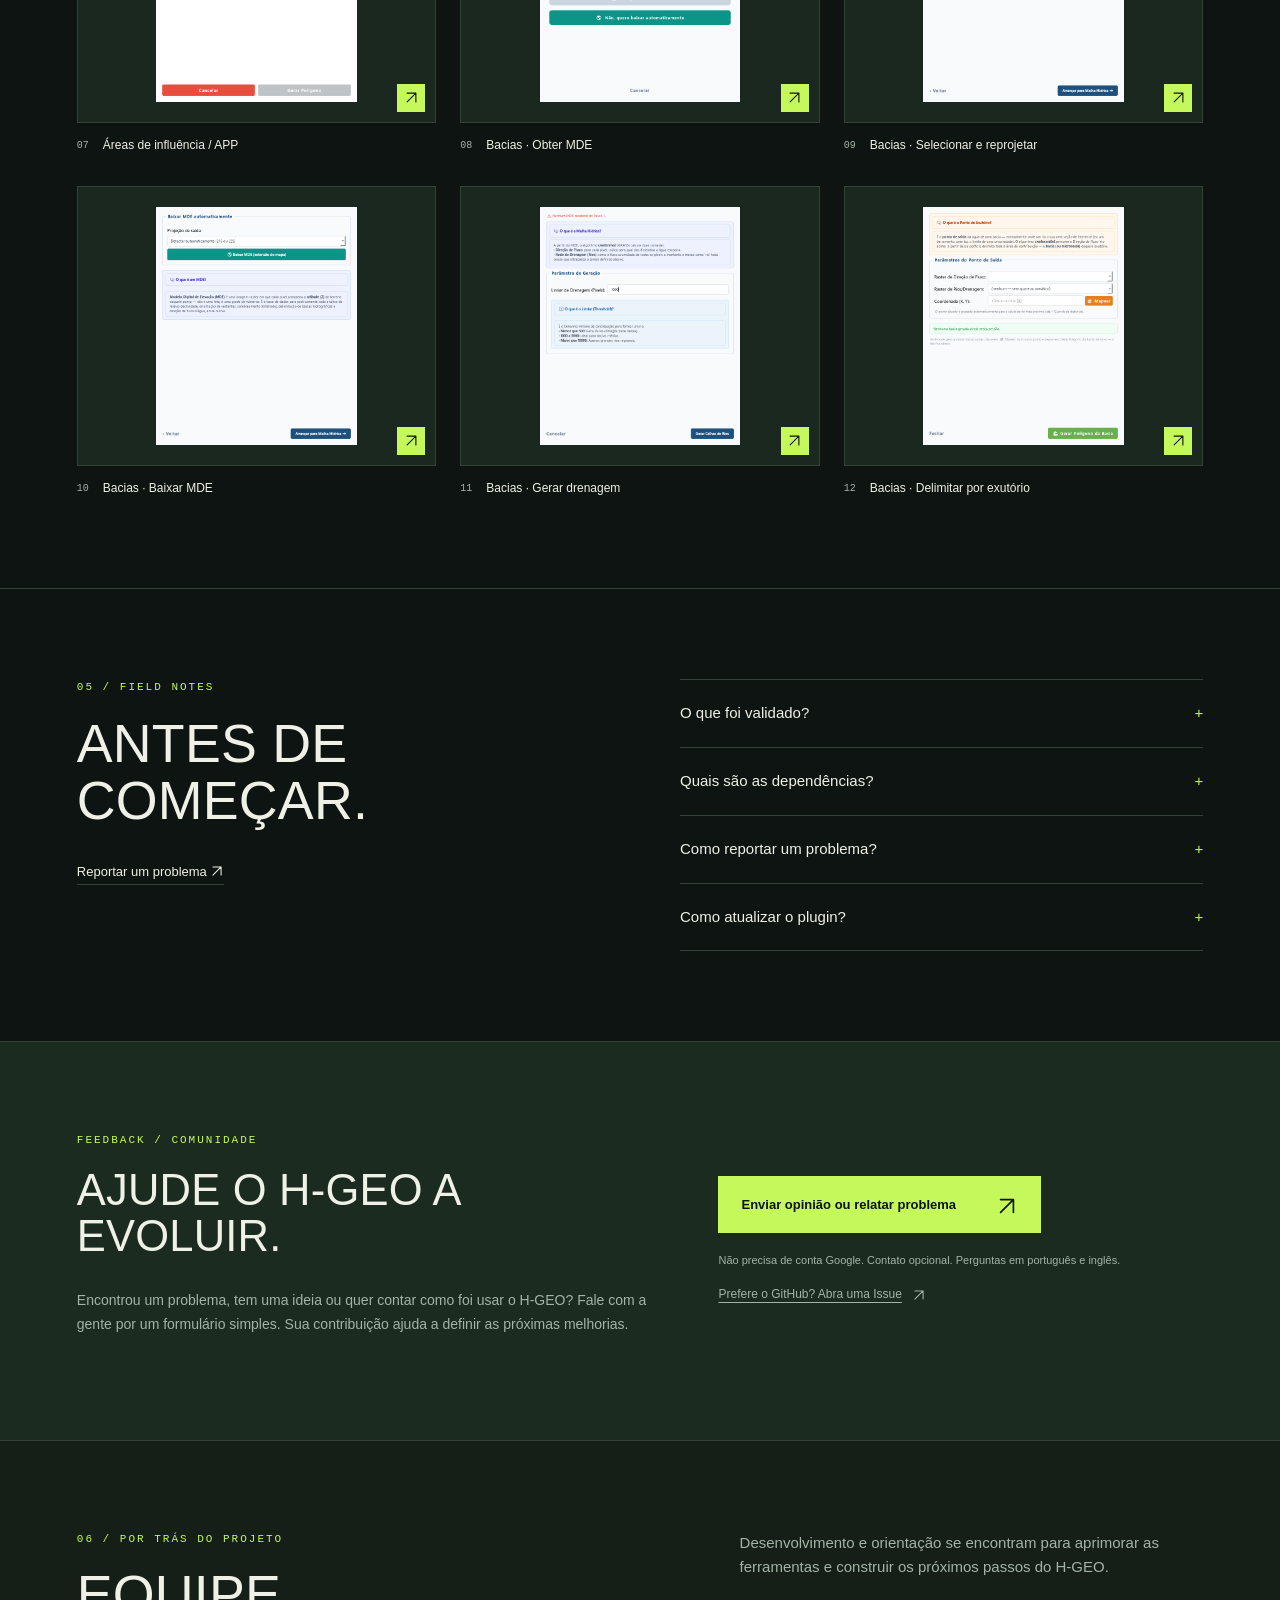
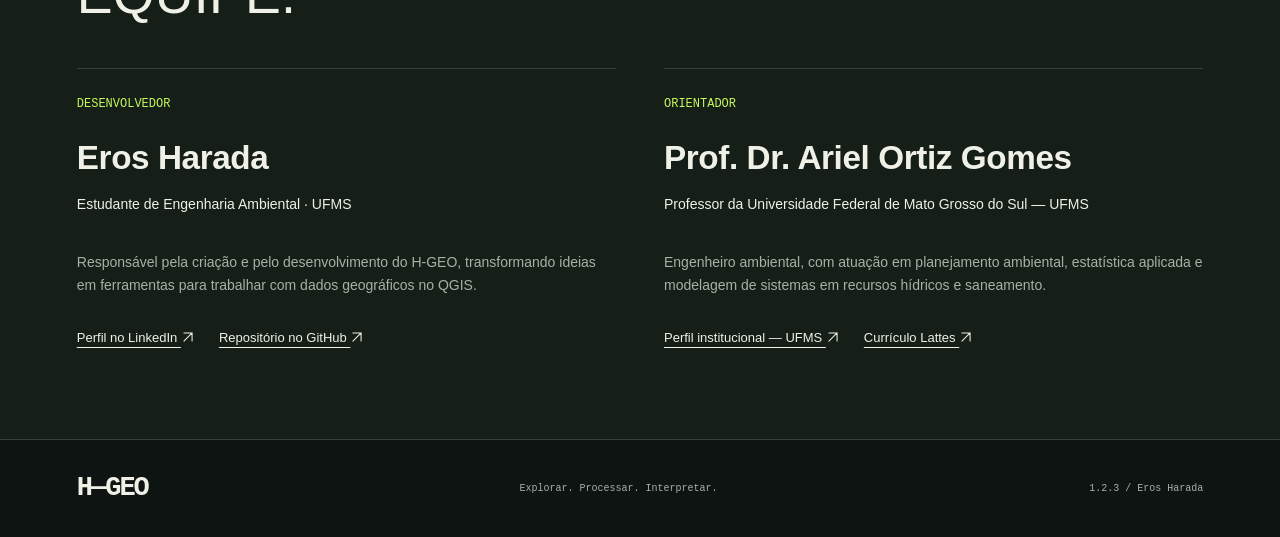
==== commit 320e3938: "Adiciona novidades e formulário de feedback Inclui o resumo da versão 1.2.3 junto ao download e link" ====
--- a/index.html
+++ b/index.html
@@ -1,13 +1,13 @@
-<!doctype html><html lang="pt-BR"><head><meta charset="utf-8"><meta name="viewport" content="width=device-width,initial-scale=1"><meta name="description" content="Da primeira camada à análise temporal. Um ambiente de trabalho e aprendizagem para explorar dados, modelar bacias e interpretar mudanças no QGIS."><meta name="theme-color" content="#0d1412"><title>H-GEO — Geotecnologia, sem fronteiras.</title><link rel="alternate" hreflang="pt-BR" href="https://hgeo-qgis.github.io/"><link rel="alternate" hreflang="en" href="https://hgeo-qgis.github.io/en.html"><link rel="stylesheet" href="site.css?v=5"><script src="site.js?v=5" defer></script><link rel="icon" type="image/svg+xml" href="favicon.svg?v=2"><link rel="icon" type="image/png" sizes="64x64" href="favicon.png?v=2"><link rel="apple-touch-icon" href="apple-touch-icon.png"></head><body>
+<!doctype html><html lang="pt-BR"><head><meta charset="utf-8"><meta name="viewport" content="width=device-width,initial-scale=1"><meta name="description" content="Da primeira camada à análise temporal. Um ambiente de trabalho e aprendizagem para explorar dados, modelar bacias e interpretar mudanças no QGIS."><meta name="theme-color" content="#0d1412"><title>H-GEO — Geotecnologia, sem fronteiras.</title><link rel="alternate" hreflang="pt-BR" href="https://hgeo-qgis.github.io/"><link rel="alternate" hreflang="en" href="https://hgeo-qgis.github.io/en.html"><link rel="stylesheet" href="site.css?v=6"><script src="site.js?v=5" defer></script><link rel="icon" type="image/svg+xml" href="favicon.svg?v=2"><link rel="icon" type="image/png" sizes="64x64" href="favicon.png?v=2"><link rel="apple-touch-icon" href="apple-touch-icon.png"></head><body>
 <a class="skip" href="#inicio">Pular para o conteúdo</a><header class="topbar"><a class="brand" href="#inicio">H—GEO<span>+</span></a><nav aria-label="Navegação principal"><a href="#ferramentas">Ferramentas</a><a href="#workflow">Workflow</a><a href="#instalacao">Instalação</a><a href="#galeria">Telas</a><a href="#autor">Equipe</a><a href="#suporte">Suporte</a></nav><div class="language" aria-label="Language"><a href="index.html" aria-current="page">PT</a><span>/</span><a href="en.html" >EN</a></div><a class="top-git" href="https://github.com/haradaeros-hub/hgeo" aria-label="GitHub">GitHub <svg class="arrow-icon" viewBox="0 0 24 24" aria-hidden="true" focusable="false"><path d="M5 19 19 5M5 5h14v14"/></svg></a></header>
 <main><section class="hero" id="inicio"><div class="hero-grid" aria-hidden="true"></div><div class="hero-orbit" aria-hidden="true"><svg viewBox="0 0 600 600"><g fill="none" stroke="currentColor"><ellipse cx="300" cy="300" rx="50" ry="32.5" transform="rotate(-35 300 300)"/><ellipse cx="300" cy="300" rx="72" ry="46.800000000000004" transform="rotate(-35 300 300)"/><ellipse cx="300" cy="300" rx="94" ry="61.1" transform="rotate(-35 300 300)"/><ellipse cx="300" cy="300" rx="116" ry="75.4" transform="rotate(-35 300 300)"/><ellipse cx="300" cy="300" rx="138" ry="89.7" transform="rotate(-35 300 300)"/><ellipse cx="300" cy="300" rx="160" ry="104.0" transform="rotate(-35 300 300)"/><ellipse cx="300" cy="300" rx="182" ry="118.3" transform="rotate(-35 300 300)"/><ellipse cx="300" cy="300" rx="204" ry="132.6" transform="rotate(-35 300 300)"/><ellipse cx="300" cy="300" rx="226" ry="146.9" transform="rotate(-35 300 300)"/><ellipse cx="300" cy="300" rx="248" ry="161.20000000000002" transform="rotate(-35 300 300)"/><ellipse cx="300" cy="300" rx="270" ry="175.5" transform="rotate(-35 300 300)"/><ellipse cx="300" cy="300" rx="292" ry="189.8" transform="rotate(-35 300 300)"/><ellipse cx="300" cy="300" rx="314" ry="204.1" transform="rotate(-35 300 300)"/><ellipse cx="300" cy="300" rx="336" ry="218.4" transform="rotate(-35 300 300)"/><ellipse cx="300" cy="300" rx="358" ry="232.70000000000002" transform="rotate(-35 300 300)"/><ellipse cx="300" cy="300" rx="380" ry="247.0" transform="rotate(-35 300 300)"/><ellipse cx="300" cy="300" rx="402" ry="261.3" transform="rotate(-35 300 300)"/><ellipse cx="300" cy="300" rx="424" ry="275.6" transform="rotate(-35 300 300)"/></g><path d="M300 0V600M0 300H600" stroke="currentColor" stroke-dasharray="3 8"/></svg><span class="cross one">+</span><span class="cross two">+</span></div><div class="hero-body"><div class="eyebrow"><span class="signal"></span>H-GEO / GEOSPATIAL TOOLKIT</div><h1>O TERRITÓRIO.<br><em>OUTRA VISÃO.</em></h1><p class="hero-intro">Da primeira camada à análise temporal. Um ambiente de trabalho e aprendizagem para explorar dados, modelar bacias e interpretar mudanças no QGIS.</p><div class="hero-actions"><a class="button" href="https://github.com/haradaeros-hub/hgeo/releases/download/v1.2.3/HGEO_1.2.3.zip">Baixar plugin <span><svg class="arrow-icon" viewBox="0 0 24 24" aria-hidden="true" focusable="false"><path d="m5 5 14 14M5 19h14V5"/></svg></span></a><a class="text-link" href="#ferramentas">Explorar ferramentas <svg class="arrow-icon" viewBox="0 0 24 24" aria-hidden="true" focusable="false"><path d="M5 19 19 5M5 5h14v14"/></svg></a></div><div class="release">1.2.3 · Experimental · QGIS 3.40</div></div><div class="hero-bottom"><span>QGIS / GDAL / GRASS</span><span>REMOTE SENSING × HYDROLOGY</span><span>SCROLL TO EXPLORE <svg class="arrow-icon" viewBox="0 0 24 24" aria-hidden="true" focusable="false"><path d="M12 3v18m-7-7 7 7 7-7"/></svg></span></div></section>
 <div class="metrics"><div><b>12</b><span>índices espectrais</span></div><div><b>09</b><span>guias passo a passo</span></div><div><b>02</b><span>perfis de trabalho</span></div><div class="metric-label">OPEN DATA.<br>NEW PERSPECTIVES.</div></div>
 <section class="section" id="ferramentas"><div class="section-head"><div><div class="eyebrow">01 / TOOLKIT</div><h2>DA PERGUNTA AO MAPA.</h2></div><p>Ferramentas para fazer. Orientação para aprender. Escolha o caminho que faz sentido para o seu projeto.</p></div><div class="tool-grid"><article class="tool-card"><span class="card-no">01</span><div class="eyebrow">COPILOTO OPERACIONAL</div><h3>Prepare o terreno.</h3><p>Mapa-base Google Satellite, camadas temporárias de ponto, linha e polígono, seleção de SRC, buffers em metros ou quilômetros e limpeza de seleções.</p></article><article class="tool-card"><span class="card-no">02</span><div class="eyebrow">APRENDIZAGEM</div><h3>Avance com orientação.</h3><p>Nove guias: tour do QGIS, preparação de Shapefile para SISLA, Clip, interseção, diferença, união espacial, mesclagem, bacias e reprojeção em lote. Os guias orientam as operações no QGIS.</p></article><article class="tool-card"><span class="card-no">03</span><div class="eyebrow">LABORATÓRIO ANALÍTICO</div><h3>Leia além do visível.</h3><p>NDVI, EVI, SAVI, NDWI, MNDWI, NDMI, NDSI, BAI, NBR, NBR2, NDBI e UI. Bandas carregadas de Sentinel-2 ou Landsat 8/9; busca e download automático de Sentinel-2.</p></article><article class="tool-card"><span class="card-no">04</span><div class="eyebrow">IMAGEM E RELEVO</div><h3>Dê forma aos dados.</h3><p>Composições em cor verdadeira e falsa cor, raster virtual RGB e hipsometria. MDE Copernicus DEM, alternativa OpenTopography com chave e reprojeção SIRGAS 2000/UTM.</p></article><article class="tool-card"><span class="card-no">05</span><div class="eyebrow">HIDROLOGIA</div><h3>Siga o caminho da água.</h3><p>Direção de fluxo e rede de drenagem por limiar, marcação do exutório no mapa e delimitação de uma ou mais bacias em polígonos, com processamento GRASS e GDAL.</p></article><article class="tool-card"><span class="card-no">06</span><div class="eyebrow">COMPARAÇÃO TEMPORAL</div><h3>Enxergue a mudança.</h3><p>Duas aquisições Sentinel-2, prévias ampliáveis, máscara de qualidade, grade comum e diferença B − A. PDF, GeoTIFFs por data e diferença, CSV e proveniência JSON.</p></article></div><a class="text-link inventory" href="https://github.com/haradaeros-hub/hgeo/blob/main/ESCOPO_HGEO.md">Inventário funcional e observações técnicas <svg class="arrow-icon" viewBox="0 0 24 24" aria-hidden="true" focusable="false"><path d="M5 19 19 5M5 5h14v14"/></svg></a></section>
 <section class="section workflow-section" id="workflow"><div class="section-head"><div><div class="eyebrow">02 / WORKFLOW</div><h2>ESCOLHA SEU CAMINHO.</h2></div><p>Quatro caminhos de trabalho. Use cada um conforme o objetivo; eles não precisam ser executados em sequência.</p></div><div class="flow-lanes"><article class="flow-lane"><div class="lane-head"><span>01</span><h3>Operacional</h3></div><ol><li>Escolha uma ação ou um guia</li><li>Configure parâmetros ou siga as etapas</li><li>Trabalhe com as camadas no projeto</li></ol></article><article class="flow-lane"><div class="lane-head"><span>02</span><h3>Laboratório</h3></div><ol><li>Escolha a categoria e o índice</li><li>Carregue bandas ou baixe Sentinel-2 / MDE</li><li>Associe as entradas e processe</li><li>Explore o raster ou a composição</li></ol></article><article class="flow-lane"><div class="lane-head"><span>03</span><h3>Bacias</h3></div><ol><li>Selecione ou baixe o MDE</li><li>Defina o limiar e gere a drenagem</li><li>Marque o exutório no mapa</li><li>Gere o polígono da bacia</li></ol></article><article class="flow-lane"><div class="lane-head"><span>04</span><h3>Comparação temporal</h3></div><ol><li>Defina área, datas e nuvens</li><li>Inspecione as cenas A e B</li><li>Escolha índices, grade e qualidade</li><li>Gere PDF + GeoTIFF + CSV + JSON</li></ol></article></div></section>
-<section class="section install-section" id="instalacao"><div><div class="eyebrow">03 / GET STARTED</div><h2>DO DOWNLOAD<br>AO PRIMEIRO MAPA.</h2><a class="button" href="https://github.com/haradaeros-hub/hgeo/releases/download/v1.2.3/HGEO_1.2.3.zip">Baixar plugin 1.2.3 <span><svg class="arrow-icon" viewBox="0 0 24 24" aria-hidden="true" focusable="false"><path d="m5 5 14 14M5 19h14V5"/></svg></span></a><p><span data-download-count aria-live="polite">Downloads: consultando GitHub…</span></p><p class="notice">Distribuição experimental por ZIP. Ainda não disponível no catálogo oficial do QGIS. Interface em português e inglês. Escolha o idioma na tela inicial do plugin; a troca é imediata.</p></div><div><div class="install-step"><span>01</span><div><h3>Baixe o ZIP</h3><p>Salve HGEO_1.2.3.zip sem descompactar.</p></div></div><div class="install-step"><span>02</span><div><h3>Instale no QGIS</h3><p>Complementos → Gerenciar e Instalar Complementos → Instalar a partir do ZIP.</p></div></div><div class="install-step"><span>03</span><div><h3>Abra o H-GEO</h3><p>Complementos → H-GEO → Abrir H-GEO. Escolha o perfil e comece seu projeto.</p></div></div></div></section>
+<section class="section install-section" id="instalacao"><div><div class="eyebrow">03 / GET STARTED</div><h2>DO DOWNLOAD<br>AO PRIMEIRO MAPA.</h2><a class="button" href="https://github.com/haradaeros-hub/hgeo/releases/download/v1.2.3/HGEO_1.2.3.zip">Baixar plugin 1.2.3 <span><svg class="arrow-icon" viewBox="0 0 24 24" aria-hidden="true" focusable="false"><path d="m5 5 14 14M5 19h14V5"/></svg></span></a><p><span data-download-count aria-live="polite">Downloads: consultando GitHub…</span></p><p class="notice">Distribuição experimental por ZIP. Ainda não disponível no catálogo oficial do QGIS. Interface em português e inglês. Escolha o idioma na tela inicial do plugin; a troca é imediata.</p><div class="release-notes" aria-labelledby="release-notes-title"><h3 id="release-notes-title">NOVIDADES DA 1.2.3</h3><ul><li>Português e inglês no mesmo plugin, com troca imediata pela tela inicial.</li><li>O ícone H identifica o H-GEO na barra do QGIS.</li><li>Cabeçalhos mais limpos e um seletor de idioma discreto.</li></ul><div class="release-notes-links"><a href="https://github.com/haradaeros-hub/hgeo/releases/tag/v1.2.3">Notas completas <svg class="arrow-icon" viewBox="0 0 24 24" aria-hidden="true" focusable="false"><path d="M5 19 19 5M5 5h14v14"/></svg></a><a href="https://github.com/haradaeros-hub/hgeo/releases">Histórico de versões <svg class="arrow-icon" viewBox="0 0 24 24" aria-hidden="true" focusable="false"><path d="M5 19 19 5M5 5h14v14"/></svg></a></div></div></div><div><div class="install-step"><span>01</span><div><h3>Baixe o ZIP</h3><p>Salve HGEO_1.2.3.zip sem descompactar.</p></div></div><div class="install-step"><span>02</span><div><h3>Instale no QGIS</h3><p>Complementos → Gerenciar e Instalar Complementos → Instalar a partir do ZIP.</p></div></div><div class="install-step"><span>03</span><div><h3>Abra o H-GEO</h3><p>Complementos → H-GEO → Abrir H-GEO. Escolha o perfil e comece seu projeto.</p></div></div></div></section>
 <section class="section" id="galeria"><div class="section-head"><div><div class="eyebrow">04 / INTERFACE</div><h2>POR DENTRO DO H-GEO.</h2></div><p>Interfaces reais, sem dados carregados, capturadas com as bibliotecas do QGIS 3.40.15. Amplie as imagens para explorar os controles.</p></div><div class="filters" role="group" aria-label="Filtrar telas"><button data-filter="all" aria-pressed="true">Todas <span>12</span></button><button data-filter="basins" aria-pressed="false">Bacias <span>05</span></button><button data-filter="tools" aria-pressed="false">Outras ferramentas <span>07</span></button></div><div class="gallery"><figure data-category="tools"><button class="image-open" data-image="hgeo-boas-vindas.png" data-caption="Escolha do perfil" aria-label="Ampliar: Escolha do perfil"><img src="hgeo-boas-vindas.png" alt="Escolha do perfil" loading="lazy"><span><svg class="arrow-icon" viewBox="0 0 24 24" aria-hidden="true" focusable="false"><path d="M5 19 19 5M5 5h14v14"/></svg></span></button><figcaption><span>01</span>Escolha do perfil</figcaption></figure><figure data-category="tools"><button class="image-open" data-image="hgeo-copiloto.png" data-caption="Copiloto Operacional" aria-label="Ampliar: Copiloto Operacional"><img src="hgeo-copiloto.png" alt="Copiloto Operacional" loading="lazy"><span><svg class="arrow-icon" viewBox="0 0 24 24" aria-hidden="true" focusable="false"><path d="M5 19 19 5M5 5h14v14"/></svg></span></button><figcaption><span>02</span>Copiloto Operacional</figcaption></figure><figure data-category="tools"><button class="image-open" data-image="hgeo-laboratorio.png" data-caption="Laboratório Analítico" aria-label="Ampliar: Laboratório Analítico"><img src="hgeo-laboratorio.png" alt="Laboratório Analítico" loading="lazy"><span><svg class="arrow-icon" viewBox="0 0 24 24" aria-hidden="true" focusable="false"><path d="M5 19 19 5M5 5h14v14"/></svg></span></button><figcaption><span>03</span>Laboratório Analítico</figcaption></figure><figure data-category="tools"><button class="image-open" data-image="hgeo-relatorio.png" data-caption="Relatório Comparativo" aria-label="Ampliar: Relatório Comparativo"><img src="hgeo-relatorio.png" alt="Relatório Comparativo" loading="lazy"><span><svg class="arrow-icon" viewBox="0 0 24 24" aria-hidden="true" focusable="false"><path d="M5 19 19 5M5 5h14v14"/></svg></span></button><figcaption><span>04</span>Relatório Comparativo</figcaption></figure><figure data-category="tools"><button class="image-open" data-image="hgeo-analista.png" data-caption="Modo Analista" aria-label="Ampliar: Modo Analista"><img src="hgeo-analista.png" alt="Modo Analista" loading="lazy"><span><svg class="arrow-icon" viewBox="0 0 24 24" aria-hidden="true" focusable="false"><path d="M5 19 19 5M5 5h14v14"/></svg></span></button><figcaption><span>05</span>Modo Analista</figcaption></figure><figure data-category="tools"><button class="image-open" data-image="hgeo-nova-camada.png" data-caption="Nova camada" aria-label="Ampliar: Nova camada"><img src="hgeo-nova-camada.png" alt="Nova camada" loading="lazy"><span><svg class="arrow-icon" viewBox="0 0 24 24" aria-hidden="true" focusable="false"><path d="M5 19 19 5M5 5h14v14"/></svg></span></button><figcaption><span>06</span>Nova camada</figcaption></figure><figure data-category="tools"><button class="image-open" data-image="hgeo-buffer.png" data-caption="Áreas de influência / APP" aria-label="Ampliar: Áreas de influência / APP"><img src="hgeo-buffer.png" alt="Áreas de influência / APP" loading="lazy"><span><svg class="arrow-icon" viewBox="0 0 24 24" aria-hidden="true" focusable="false"><path d="M5 19 19 5M5 5h14v14"/></svg></span></button><figcaption><span>07</span>Áreas de influência / APP</figcaption></figure><figure data-category="basins"><button class="image-open" data-image="hgeo-bacias-mde.png" data-caption="Bacias · Obter MDE" aria-label="Ampliar: Bacias · Obter MDE"><img src="hgeo-bacias-mde.png" alt="Bacias · Obter MDE" loading="lazy"><span><svg class="arrow-icon" viewBox="0 0 24 24" aria-hidden="true" focusable="false"><path d="M5 19 19 5M5 5h14v14"/></svg></span></button><figcaption><span>08</span>Bacias · Obter MDE</figcaption></figure><figure data-category="basins"><button class="image-open" data-image="hgeo-bacias-selecao-mde.png" data-caption="Bacias · Selecionar e reprojetar" aria-label="Ampliar: Bacias · Selecionar e reprojetar"><img src="hgeo-bacias-selecao-mde.png" alt="Bacias · Selecionar e reprojetar" loading="lazy"><span><svg class="arrow-icon" viewBox="0 0 24 24" aria-hidden="true" focusable="false"><path d="M5 19 19 5M5 5h14v14"/></svg></span></button><figcaption><span>09</span>Bacias · Selecionar e reprojetar</figcaption></figure><figure data-category="basins"><button class="image-open" data-image="hgeo-bacias-download-mde.png" data-caption="Bacias · Baixar MDE" aria-label="Ampliar: Bacias · Baixar MDE"><img src="hgeo-bacias-download-mde.png" alt="Bacias · Baixar MDE" loading="lazy"><span><svg class="arrow-icon" viewBox="0 0 24 24" aria-hidden="true" focusable="false"><path d="M5 19 19 5M5 5h14v14"/></svg></span></button><figcaption><span>10</span>Bacias · Baixar MDE</figcaption></figure><figure data-category="basins"><button class="image-open" data-image="hgeo-bacias-drenagem.png" data-caption="Bacias · Gerar drenagem" aria-label="Ampliar: Bacias · Gerar drenagem"><img src="hgeo-bacias-drenagem.png" alt="Bacias · Gerar drenagem" loading="lazy"><span><svg class="arrow-icon" viewBox="0 0 24 24" aria-hidden="true" focusable="false"><path d="M5 19 19 5M5 5h14v14"/></svg></span></button><figcaption><span>11</span>Bacias · Gerar drenagem</figcaption></figure><figure data-category="basins"><button class="image-open" data-image="hgeo-bacias-exutorio.png" data-caption="Bacias · Delimitar por exutório" aria-label="Ampliar: Bacias · Delimitar por exutório"><img src="hgeo-bacias-exutorio.png" alt="Bacias · Delimitar por exutório" loading="lazy"><span><svg class="arrow-icon" viewBox="0 0 24 24" aria-hidden="true" focusable="false"><path d="M5 19 19 5M5 5h14v14"/></svg></span></button><figcaption><span>12</span>Bacias · Delimitar por exutório</figcaption></figure></div></section>
 <section class="section faq-section" id="duvidas"><div><div class="eyebrow">05 / FIELD NOTES</div><h2>ANTES DE COMEÇAR.</h2><a class="text-link" href="https://github.com/haradaeros-hub/hgeo/issues">Reportar um problema <svg class="arrow-icon" viewBox="0 0 24 24" aria-hidden="true" focusable="false"><path d="M5 19 19 5M5 5h14v14"/></svg></a></div><div><details><summary>O que foi validado?<span>+</span></summary><p>Importação, abertura dos modos e do relatório, integração dos menus, reutilização das janelas, desativação e um caso de NDVI/NoData com QGIS 3.40.15. Downloads, geração completa de PDF e todos os fluxos com dados reais ainda precisam de validação.</p></details><details><summary>Quais são as dependências?<span>+</span></summary><p>O QGIS e seus provedores de processamento, como GDAL e GRASS, conforme a operação. Downloads exigem internet e cobertura dos serviços. OpenTopography exige chave para o método alternativo.</p></details><details><summary>Como reportar um problema?<span>+</span></summary><p>Informe a versão do QGIS, os passos para reproduzir e a mensagem de erro nas Issues do GitHub. Retire senhas, tokens e informações privadas dos anexos.</p></details><details><summary>Como atualizar o plugin?<span>+</span></summary><p>Aguarde as tarefas terminarem, feche as ferramentas, desative o plugin e instale o novo ZIP pelo gerenciador. Reinicie o QGIS se necessário.</p></details></div></section>
-<section class="section support-section" id="suporte"><div><div class="eyebrow">COMMUNITY / GITHUB ISSUES</div><h2>AJUDE A EVOLUIR O H-GEO.</h2><p>Encontrou um erro, tem uma dúvida ou uma ideia? Abra um relato no GitHub e acompanhe a conversa pelo número da Issue.</p></div><div><a class="button" href="https://github.com/haradaeros-hub/hgeo/issues/new/choose">Reportar erro ou sugerir melhoria <span><svg class="arrow-icon" viewBox="0 0 24 24" aria-hidden="true" focusable="false"><path d="M5 19 19 5M5 5h14v14"/></svg></span></a><p class="support-note">É necessário entrar em uma conta do GitHub. Os relatos e anexos são públicos.</p></div></section><section class="section team-section" id="autor" aria-labelledby="team-title">
+<section class="section support-section" id="suporte"><div><div class="eyebrow">FEEDBACK / COMUNIDADE</div><h2>AJUDE O H-GEO A EVOLUIR.</h2><p>Encontrou um problema, tem uma ideia ou quer contar como foi usar o H-GEO? Fale com a gente por um formulário simples. Sua contribuição ajuda a definir as próximas melhorias.</p></div><div class="feedback-actions"><a class="button" href="https://docs.google.com/forms/d/e/1FAIpQLSfcAPU-I7zAHh_cqHEmuP_-_y_nHHfBtF3z0cK0CkZETaJNEA/viewform" target="_blank" rel="noopener noreferrer">Enviar opinião ou relatar problema <span><svg class="arrow-icon" viewBox="0 0 24 24" aria-hidden="true" focusable="false"><path d="M5 19 19 5M5 5h14v14"/></svg></span></a><p class="support-note">Não precisa de conta Google. Contato opcional. Perguntas em português e inglês.</p><a class="feedback-alternative" href="https://github.com/haradaeros-hub/hgeo/issues/new/choose">Prefere o GitHub? Abra uma Issue <svg class="arrow-icon" viewBox="0 0 24 24" aria-hidden="true" focusable="false"><path d="M5 19 19 5M5 5h14v14"/></svg></a></div></section><section class="section team-section" id="autor" aria-labelledby="team-title">
 <div class="section-head"><div><div class="eyebrow">06 / POR TRÁS DO PROJETO</div><h2 id="team-title">EQUIPE.</h2></div><p>Desenvolvimento e orientação se encontram para aprimorar as ferramentas e construir os próximos passos do H-GEO.</p></div>
 <div class="team-grid">
 <article class="team-member" aria-labelledby="eros-name">
--- a/site.css
+++ b/site.css
@@ -6,3 +6,5 @@
 .arrow-icon{display:inline-block;width:14px;height:14px;vertical-align:-2px;fill:none;stroke:currentColor;stroke-width:1.8;stroke-linecap:round;stroke-linejoin:round;flex-shrink:0}.button .arrow-icon{width:22px;height:22px;vertical-align:middle}.image-open .arrow-icon{width:15px;height:15px;vertical-align:-2px}.hero-bottom .arrow-icon{width:11px;height:11px}
 
 .team-section{background:#151f18}.team-section .section-head{align-items:start}.team-grid{display:grid;grid-template-columns:repeat(2,minmax(0,1fr));gap:48px}.team-member{min-width:0;border-top:1px solid var(--line);padding-top:28px}.member-header{display:flex;align-items:center;gap:18px;margin-bottom:28px}.member-monogram{display:grid;place-items:center;width:64px;height:64px;border:1px solid var(--line);color:var(--lime);font:24px var(--mono);background:repeating-linear-gradient(135deg,transparent,transparent 8px,#c5f85b08 9px,#c5f85b08 10px)}.team-member h3{font-size:clamp(27px,2.6vw,40px);line-height:1.15;margin:0 0 16px;overflow-wrap:break-word}.team-member p{font-size:14px;color:var(--muted);max-width:580px}.team-member .member-affiliation{color:var(--text);min-height:44px}.team-member .author-links{gap:16px 24px}.team-member a:focus-visible{outline:2px solid var(--lime);outline-offset:5px}@media(max-width:680px){.team-grid{grid-template-columns:1fr;gap:40px}.team-member .member-affiliation{min-height:0}.member-header{margin-bottom:22px}}
+
+.release-notes{margin-top:30px;padding-top:24px;border-top:1px solid #172b2545}.release-notes h3{font:12px var(--mono);letter-spacing:.08em;margin:0 0 16px}.release-notes ul{padding-left:18px;margin:0;max-width:540px}.release-notes li{font-size:14px;line-height:1.65;margin:8px 0}.release-notes-links{display:flex;flex-wrap:wrap;gap:12px 24px;margin-top:20px;font-size:12px}.release-notes a{text-underline-offset:4px}.release-notes a:focus-visible{outline:2px solid var(--bg);outline-offset:5px}.feedback-actions{min-width:0}.feedback-actions .button{max-width:100%;white-space:normal}.feedback-alternative{display:inline-flex;align-items:center;gap:10px;font-size:12px;color:var(--muted);text-underline-offset:4px}.feedback-alternative:hover{color:var(--lime)}.feedback-actions a:focus-visible{outline:2px solid var(--lime);outline-offset:5px}@media(max-width:680px){.release-notes{margin-top:24px;padding-top:20px}.release-notes-links{gap:12px 20px}.feedback-actions .button{font-size:12px}}
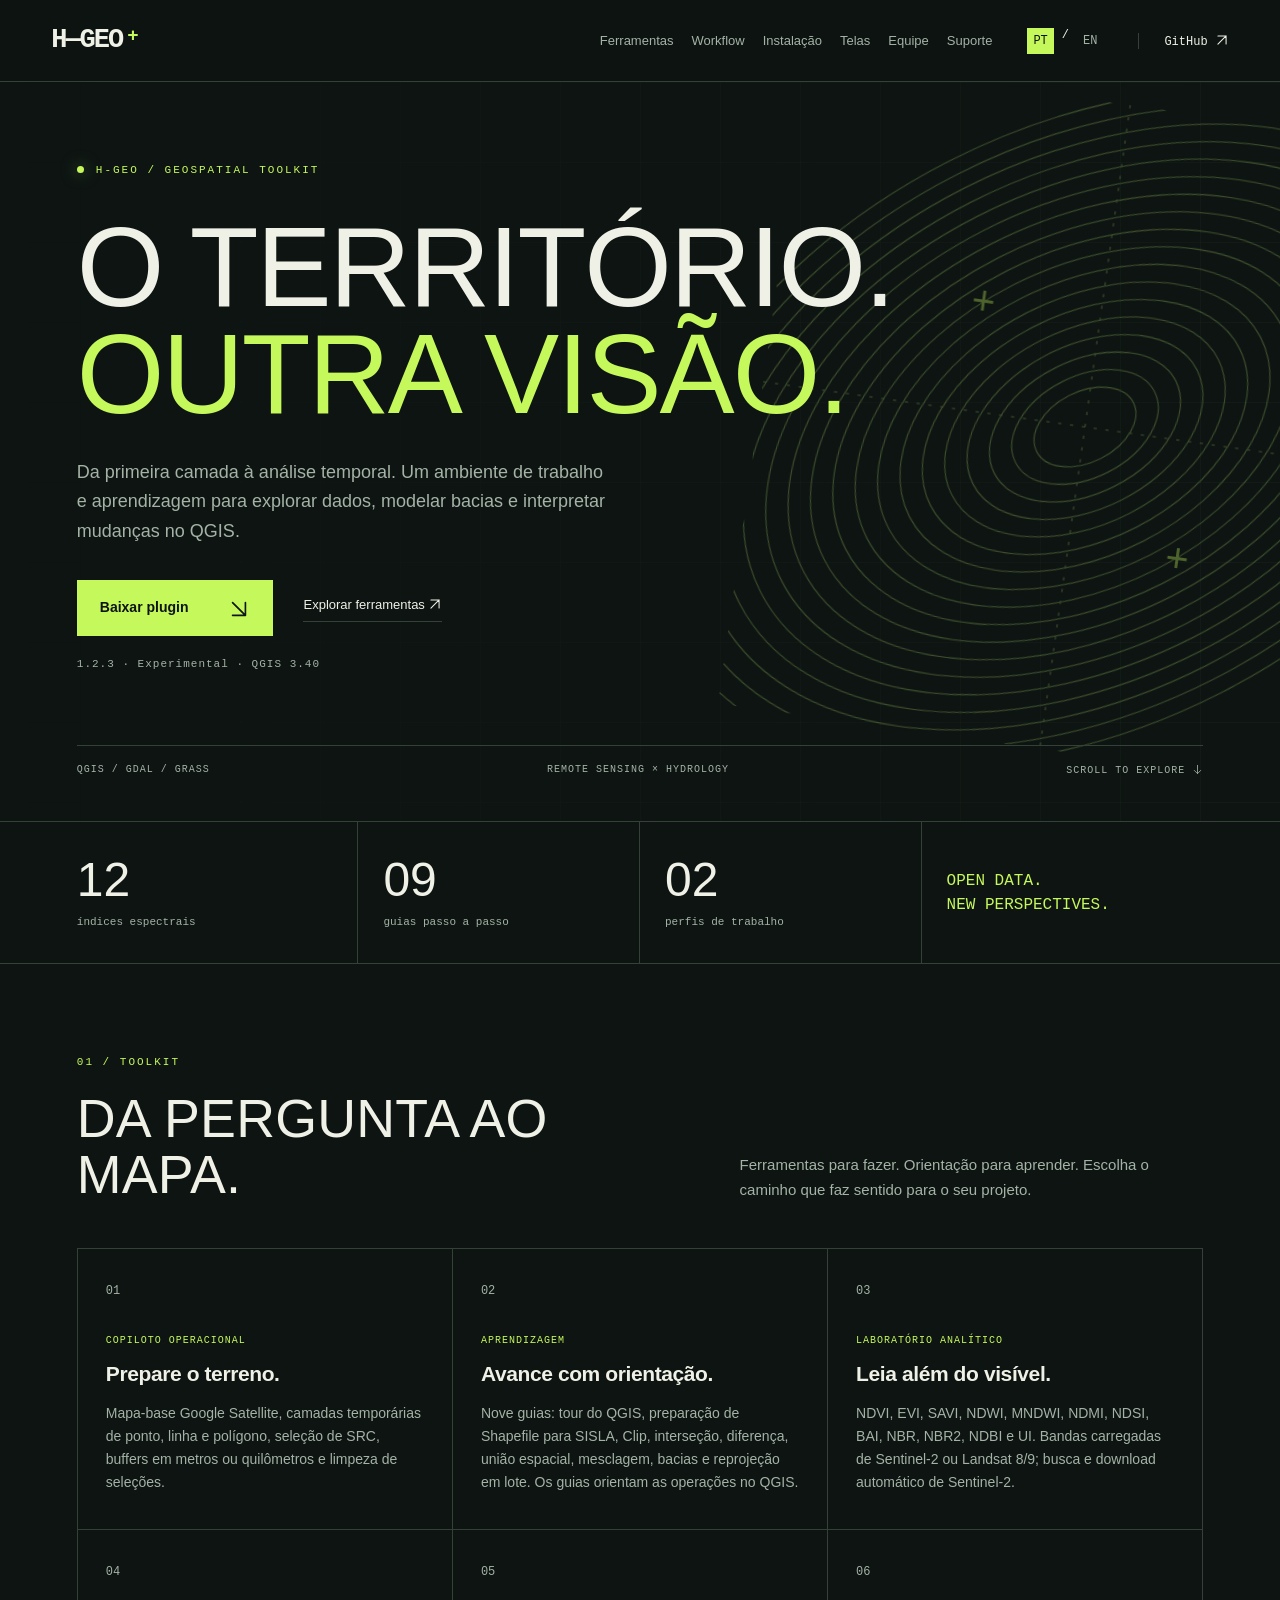
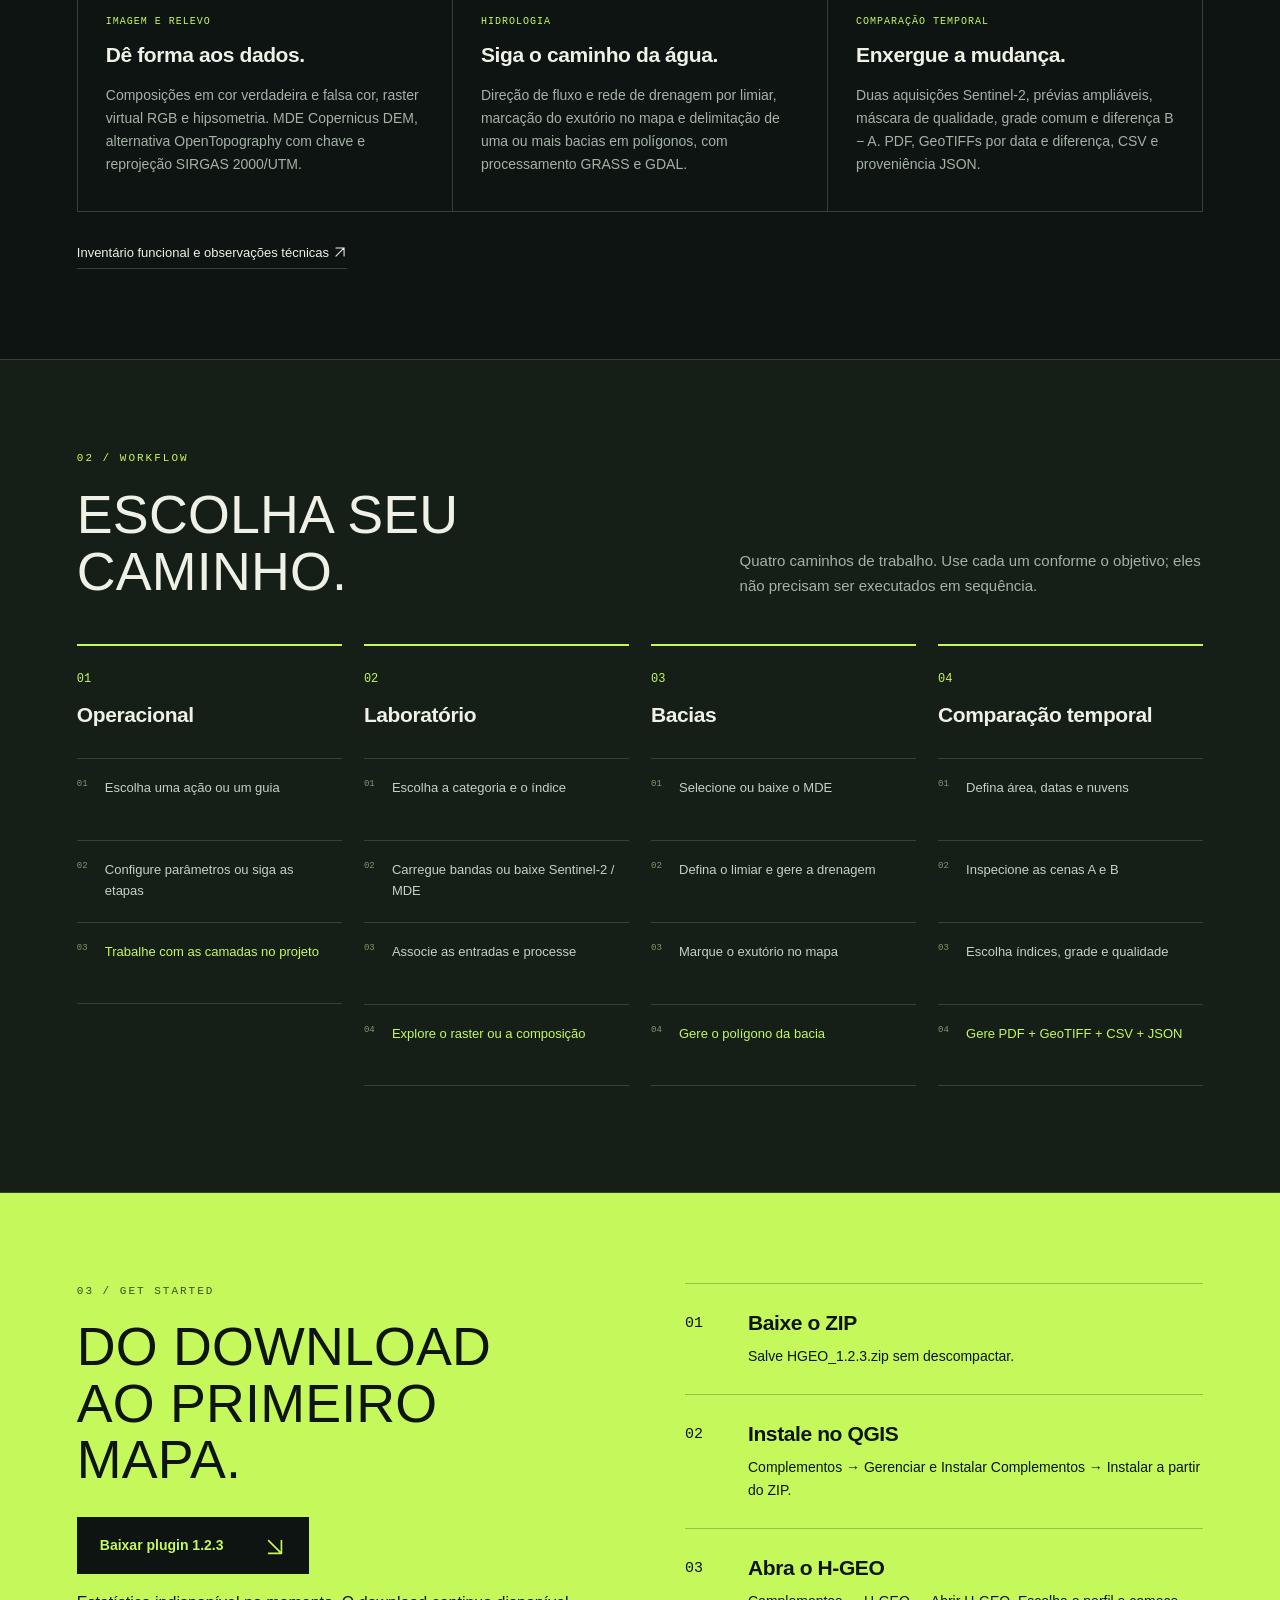
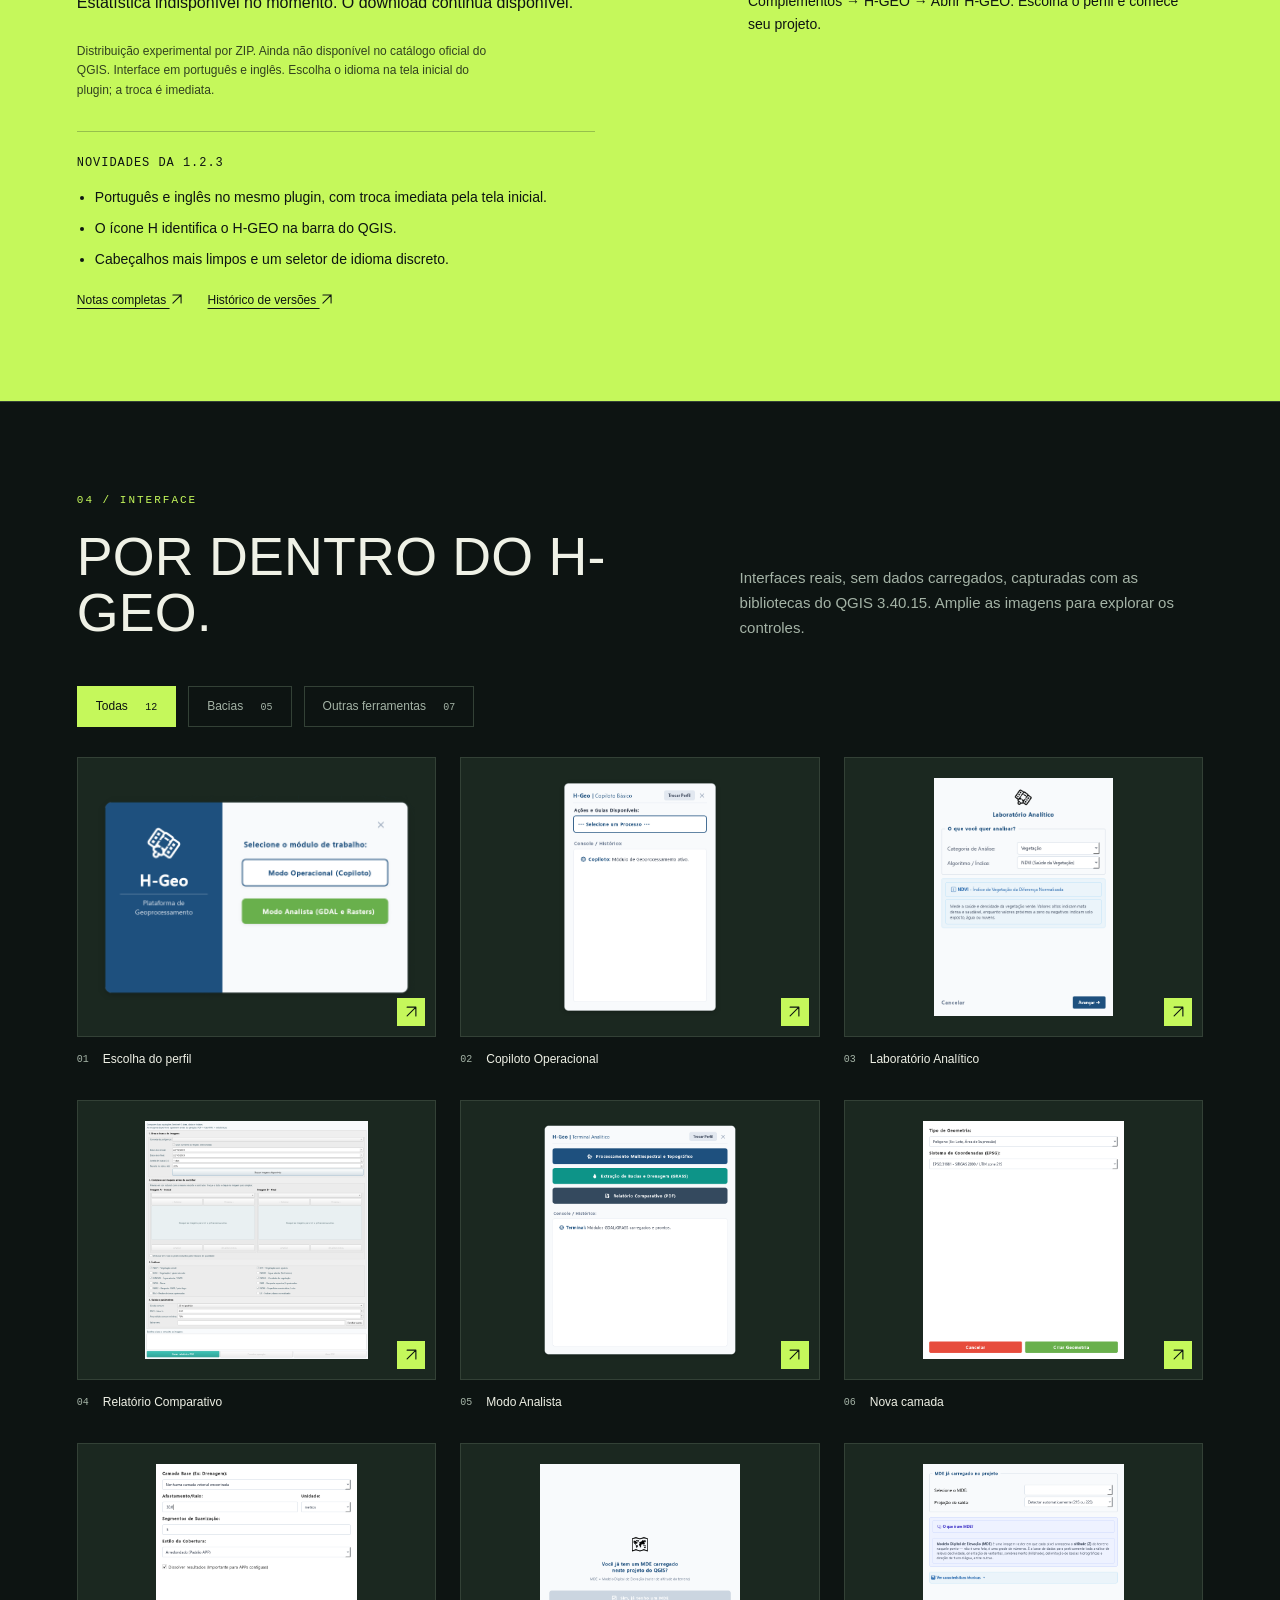
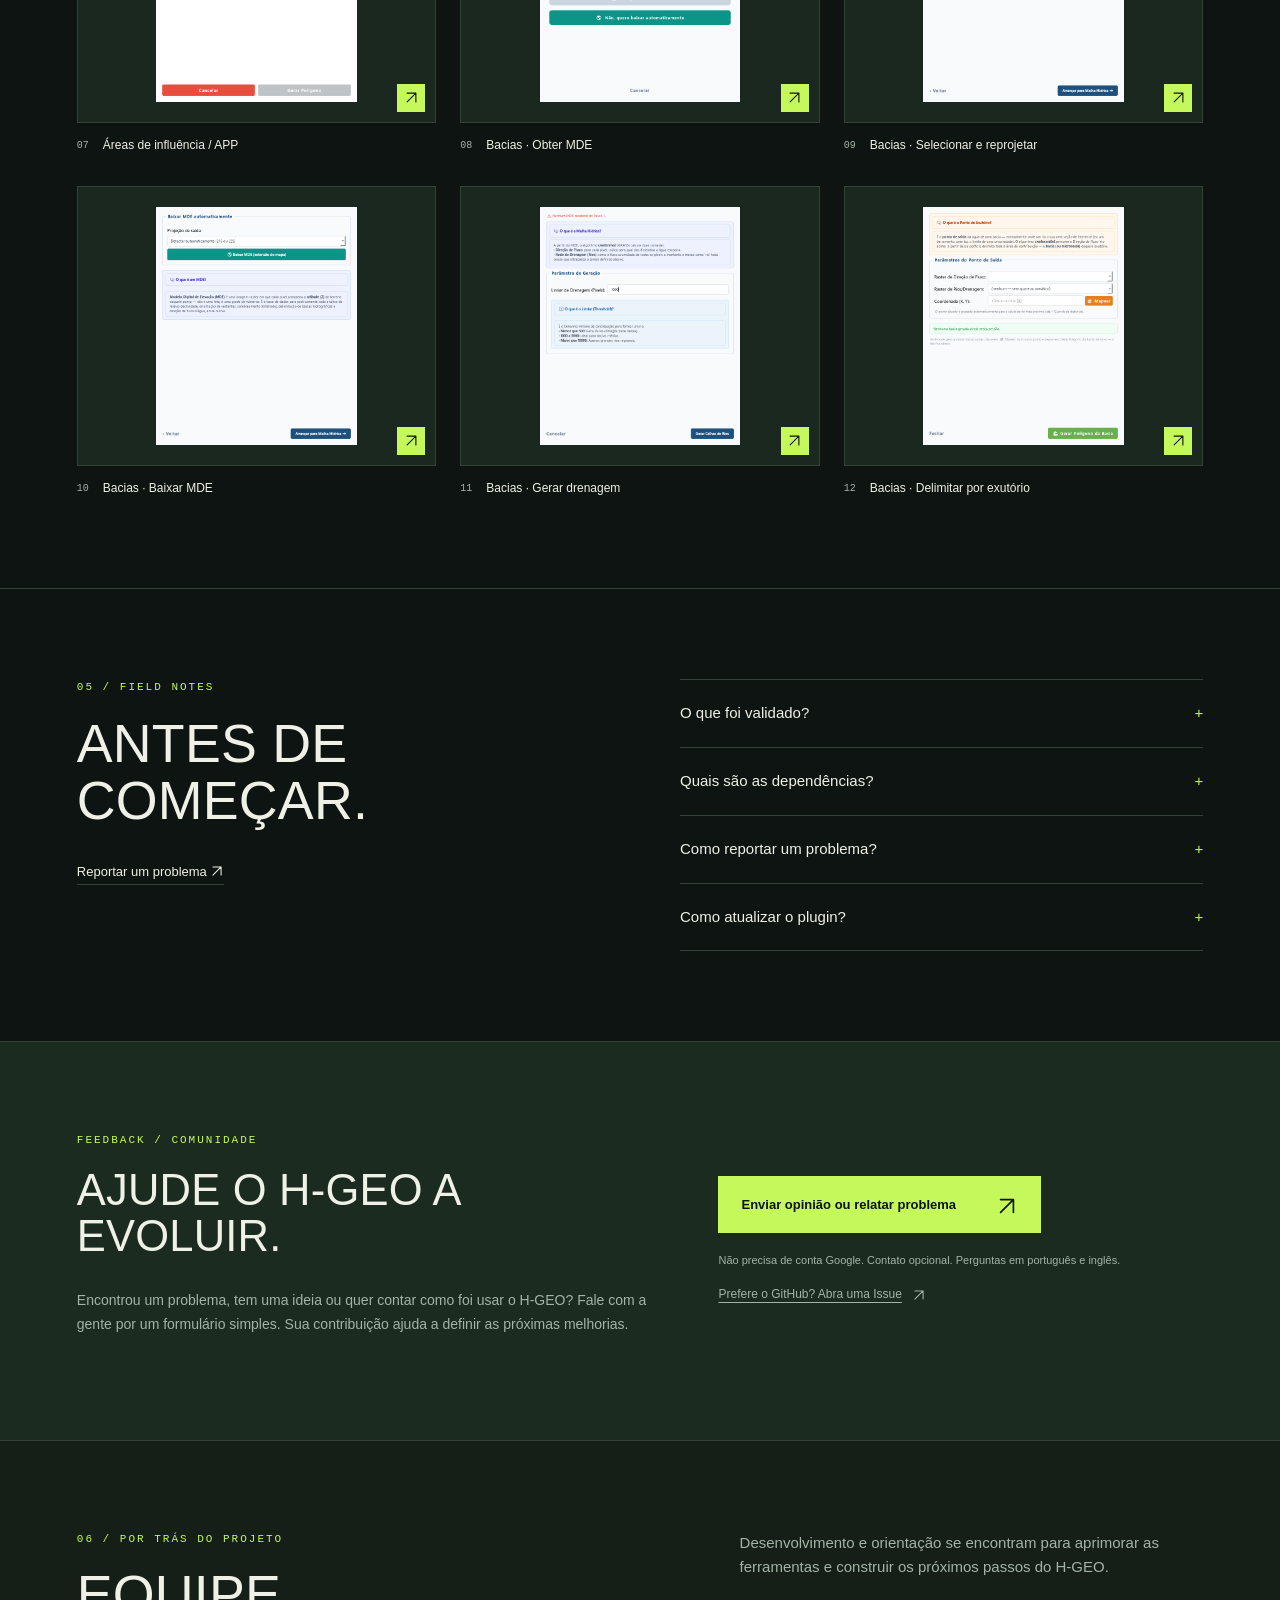
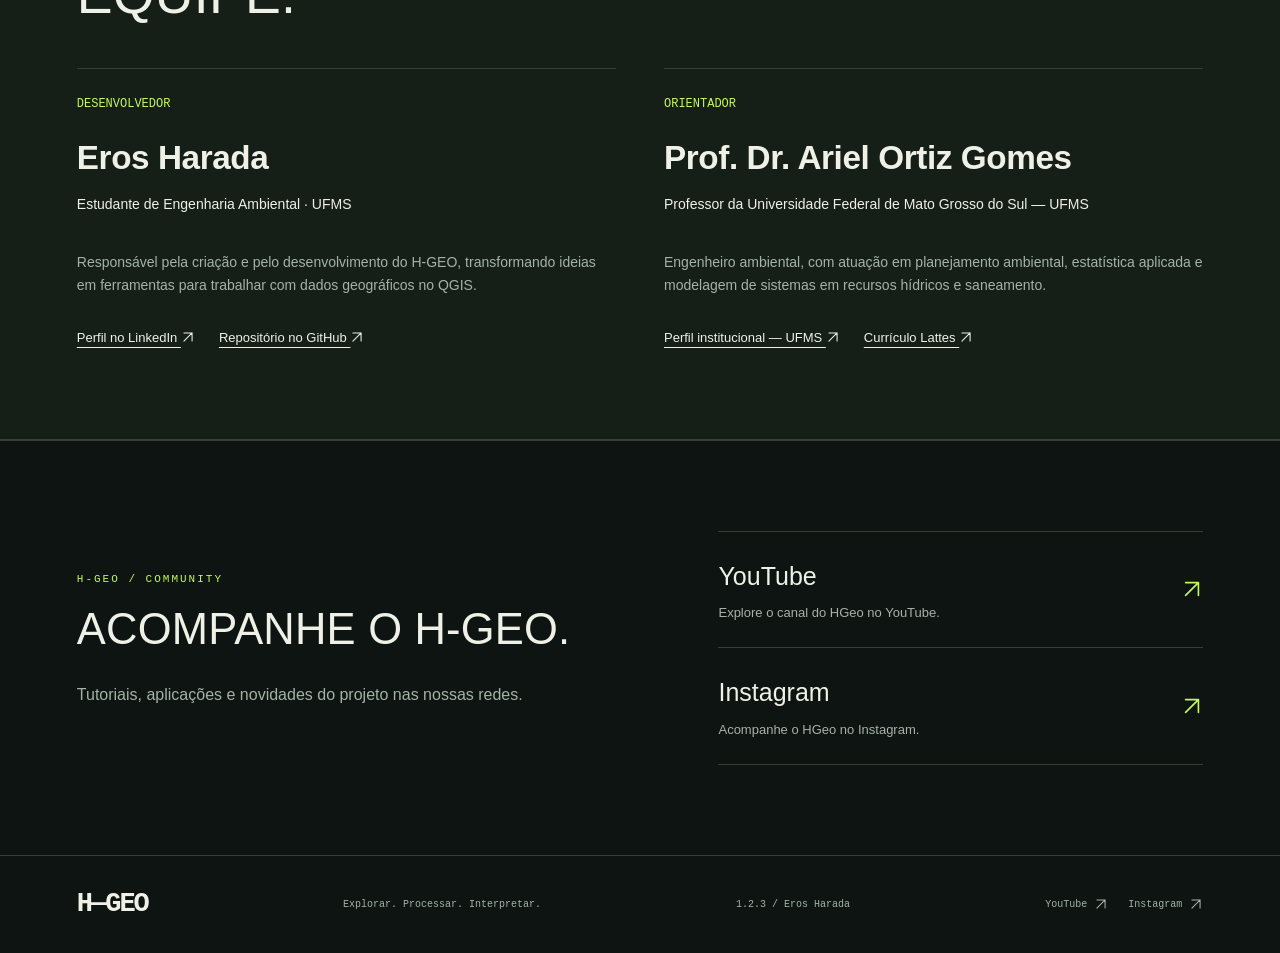
==== commit c71b7acd: "Add HGeo Instagram and YouTube links" ====
--- a/index.html
+++ b/index.html
@@ -1,4 +1,4 @@
-<!doctype html><html lang="pt-BR"><head><meta charset="utf-8"><meta name="viewport" content="width=device-width,initial-scale=1"><meta name="description" content="Da primeira camada à análise temporal. Um ambiente de trabalho e aprendizagem para explorar dados, modelar bacias e interpretar mudanças no QGIS."><meta name="theme-color" content="#0d1412"><title>H-GEO — Geotecnologia, sem fronteiras.</title><link rel="alternate" hreflang="pt-BR" href="https://hgeo-qgis.github.io/"><link rel="alternate" hreflang="en" href="https://hgeo-qgis.github.io/en.html"><link rel="stylesheet" href="site.css?v=6"><script src="site.js?v=5" defer></script><link rel="icon" type="image/svg+xml" href="favicon.svg?v=2"><link rel="icon" type="image/png" sizes="64x64" href="favicon.png?v=2"><link rel="apple-touch-icon" href="apple-touch-icon.png"></head><body>
+<!doctype html><html lang="pt-BR"><head><meta charset="utf-8"><meta name="viewport" content="width=device-width,initial-scale=1"><meta name="description" content="Da primeira camada à análise temporal. Um ambiente de trabalho e aprendizagem para explorar dados, modelar bacias e interpretar mudanças no QGIS."><meta name="theme-color" content="#0d1412"><title>H-GEO — Geotecnologia, sem fronteiras.</title><link rel="alternate" hreflang="pt-BR" href="https://hgeo-qgis.github.io/"><link rel="alternate" hreflang="en" href="https://hgeo-qgis.github.io/en.html"><link rel="stylesheet" href="site.css?v=7"><script src="site.js?v=5" defer></script><link rel="icon" type="image/svg+xml" href="favicon.svg?v=2"><link rel="icon" type="image/png" sizes="64x64" href="favicon.png?v=2"><link rel="apple-touch-icon" href="apple-touch-icon.png"></head><body>
 <a class="skip" href="#inicio">Pular para o conteúdo</a><header class="topbar"><a class="brand" href="#inicio">H—GEO<span>+</span></a><nav aria-label="Navegação principal"><a href="#ferramentas">Ferramentas</a><a href="#workflow">Workflow</a><a href="#instalacao">Instalação</a><a href="#galeria">Telas</a><a href="#autor">Equipe</a><a href="#suporte">Suporte</a></nav><div class="language" aria-label="Language"><a href="index.html" aria-current="page">PT</a><span>/</span><a href="en.html" >EN</a></div><a class="top-git" href="https://github.com/haradaeros-hub/hgeo" aria-label="GitHub">GitHub <svg class="arrow-icon" viewBox="0 0 24 24" aria-hidden="true" focusable="false"><path d="M5 19 19 5M5 5h14v14"/></svg></a></header>
 <main><section class="hero" id="inicio"><div class="hero-grid" aria-hidden="true"></div><div class="hero-orbit" aria-hidden="true"><svg viewBox="0 0 600 600"><g fill="none" stroke="currentColor"><ellipse cx="300" cy="300" rx="50" ry="32.5" transform="rotate(-35 300 300)"/><ellipse cx="300" cy="300" rx="72" ry="46.800000000000004" transform="rotate(-35 300 300)"/><ellipse cx="300" cy="300" rx="94" ry="61.1" transform="rotate(-35 300 300)"/><ellipse cx="300" cy="300" rx="116" ry="75.4" transform="rotate(-35 300 300)"/><ellipse cx="300" cy="300" rx="138" ry="89.7" transform="rotate(-35 300 300)"/><ellipse cx="300" cy="300" rx="160" ry="104.0" transform="rotate(-35 300 300)"/><ellipse cx="300" cy="300" rx="182" ry="118.3" transform="rotate(-35 300 300)"/><ellipse cx="300" cy="300" rx="204" ry="132.6" transform="rotate(-35 300 300)"/><ellipse cx="300" cy="300" rx="226" ry="146.9" transform="rotate(-35 300 300)"/><ellipse cx="300" cy="300" rx="248" ry="161.20000000000002" transform="rotate(-35 300 300)"/><ellipse cx="300" cy="300" rx="270" ry="175.5" transform="rotate(-35 300 300)"/><ellipse cx="300" cy="300" rx="292" ry="189.8" transform="rotate(-35 300 300)"/><ellipse cx="300" cy="300" rx="314" ry="204.1" transform="rotate(-35 300 300)"/><ellipse cx="300" cy="300" rx="336" ry="218.4" transform="rotate(-35 300 300)"/><ellipse cx="300" cy="300" rx="358" ry="232.70000000000002" transform="rotate(-35 300 300)"/><ellipse cx="300" cy="300" rx="380" ry="247.0" transform="rotate(-35 300 300)"/><ellipse cx="300" cy="300" rx="402" ry="261.3" transform="rotate(-35 300 300)"/><ellipse cx="300" cy="300" rx="424" ry="275.6" transform="rotate(-35 300 300)"/></g><path d="M300 0V600M0 300H600" stroke="currentColor" stroke-dasharray="3 8"/></svg><span class="cross one">+</span><span class="cross two">+</span></div><div class="hero-body"><div class="eyebrow"><span class="signal"></span>H-GEO / GEOSPATIAL TOOLKIT</div><h1>O TERRITÓRIO.<br><em>OUTRA VISÃO.</em></h1><p class="hero-intro">Da primeira camada à análise temporal. Um ambiente de trabalho e aprendizagem para explorar dados, modelar bacias e interpretar mudanças no QGIS.</p><div class="hero-actions"><a class="button" href="https://github.com/haradaeros-hub/hgeo/releases/download/v1.2.3/HGEO_1.2.3.zip">Baixar plugin <span><svg class="arrow-icon" viewBox="0 0 24 24" aria-hidden="true" focusable="false"><path d="m5 5 14 14M5 19h14V5"/></svg></span></a><a class="text-link" href="#ferramentas">Explorar ferramentas <svg class="arrow-icon" viewBox="0 0 24 24" aria-hidden="true" focusable="false"><path d="M5 19 19 5M5 5h14v14"/></svg></a></div><div class="release">1.2.3 · Experimental · QGIS 3.40</div></div><div class="hero-bottom"><span>QGIS / GDAL / GRASS</span><span>REMOTE SENSING × HYDROLOGY</span><span>SCROLL TO EXPLORE <svg class="arrow-icon" viewBox="0 0 24 24" aria-hidden="true" focusable="false"><path d="M12 3v18m-7-7 7 7 7-7"/></svg></span></div></section>
 <div class="metrics"><div><b>12</b><span>índices espectrais</span></div><div><b>09</b><span>guias passo a passo</span></div><div><b>02</b><span>perfis de trabalho</span></div><div class="metric-label">OPEN DATA.<br>NEW PERSPECTIVES.</div></div>
@@ -6,7 +6,7 @@
 <section class="section workflow-section" id="workflow"><div class="section-head"><div><div class="eyebrow">02 / WORKFLOW</div><h2>ESCOLHA SEU CAMINHO.</h2></div><p>Quatro caminhos de trabalho. Use cada um conforme o objetivo; eles não precisam ser executados em sequência.</p></div><div class="flow-lanes"><article class="flow-lane"><div class="lane-head"><span>01</span><h3>Operacional</h3></div><ol><li>Escolha uma ação ou um guia</li><li>Configure parâmetros ou siga as etapas</li><li>Trabalhe com as camadas no projeto</li></ol></article><article class="flow-lane"><div class="lane-head"><span>02</span><h3>Laboratório</h3></div><ol><li>Escolha a categoria e o índice</li><li>Carregue bandas ou baixe Sentinel-2 / MDE</li><li>Associe as entradas e processe</li><li>Explore o raster ou a composição</li></ol></article><article class="flow-lane"><div class="lane-head"><span>03</span><h3>Bacias</h3></div><ol><li>Selecione ou baixe o MDE</li><li>Defina o limiar e gere a drenagem</li><li>Marque o exutório no mapa</li><li>Gere o polígono da bacia</li></ol></article><article class="flow-lane"><div class="lane-head"><span>04</span><h3>Comparação temporal</h3></div><ol><li>Defina área, datas e nuvens</li><li>Inspecione as cenas A e B</li><li>Escolha índices, grade e qualidade</li><li>Gere PDF + GeoTIFF + CSV + JSON</li></ol></article></div></section>
 <section class="section install-section" id="instalacao"><div><div class="eyebrow">03 / GET STARTED</div><h2>DO DOWNLOAD<br>AO PRIMEIRO MAPA.</h2><a class="button" href="https://github.com/haradaeros-hub/hgeo/releases/download/v1.2.3/HGEO_1.2.3.zip">Baixar plugin 1.2.3 <span><svg class="arrow-icon" viewBox="0 0 24 24" aria-hidden="true" focusable="false"><path d="m5 5 14 14M5 19h14V5"/></svg></span></a><p><span data-download-count aria-live="polite">Downloads: consultando GitHub…</span></p><p class="notice">Distribuição experimental por ZIP. Ainda não disponível no catálogo oficial do QGIS. Interface em português e inglês. Escolha o idioma na tela inicial do plugin; a troca é imediata.</p><div class="release-notes" aria-labelledby="release-notes-title"><h3 id="release-notes-title">NOVIDADES DA 1.2.3</h3><ul><li>Português e inglês no mesmo plugin, com troca imediata pela tela inicial.</li><li>O ícone H identifica o H-GEO na barra do QGIS.</li><li>Cabeçalhos mais limpos e um seletor de idioma discreto.</li></ul><div class="release-notes-links"><a href="https://github.com/haradaeros-hub/hgeo/releases/tag/v1.2.3">Notas completas <svg class="arrow-icon" viewBox="0 0 24 24" aria-hidden="true" focusable="false"><path d="M5 19 19 5M5 5h14v14"/></svg></a><a href="https://github.com/haradaeros-hub/hgeo/releases">Histórico de versões <svg class="arrow-icon" viewBox="0 0 24 24" aria-hidden="true" focusable="false"><path d="M5 19 19 5M5 5h14v14"/></svg></a></div></div></div><div><div class="install-step"><span>01</span><div><h3>Baixe o ZIP</h3><p>Salve HGEO_1.2.3.zip sem descompactar.</p></div></div><div class="install-step"><span>02</span><div><h3>Instale no QGIS</h3><p>Complementos → Gerenciar e Instalar Complementos → Instalar a partir do ZIP.</p></div></div><div class="install-step"><span>03</span><div><h3>Abra o H-GEO</h3><p>Complementos → H-GEO → Abrir H-GEO. Escolha o perfil e comece seu projeto.</p></div></div></div></section>
 <section class="section" id="galeria"><div class="section-head"><div><div class="eyebrow">04 / INTERFACE</div><h2>POR DENTRO DO H-GEO.</h2></div><p>Interfaces reais, sem dados carregados, capturadas com as bibliotecas do QGIS 3.40.15. Amplie as imagens para explorar os controles.</p></div><div class="filters" role="group" aria-label="Filtrar telas"><button data-filter="all" aria-pressed="true">Todas <span>12</span></button><button data-filter="basins" aria-pressed="false">Bacias <span>05</span></button><button data-filter="tools" aria-pressed="false">Outras ferramentas <span>07</span></button></div><div class="gallery"><figure data-category="tools"><button class="image-open" data-image="hgeo-boas-vindas.png" data-caption="Escolha do perfil" aria-label="Ampliar: Escolha do perfil"><img src="hgeo-boas-vindas.png" alt="Escolha do perfil" loading="lazy"><span><svg class="arrow-icon" viewBox="0 0 24 24" aria-hidden="true" focusable="false"><path d="M5 19 19 5M5 5h14v14"/></svg></span></button><figcaption><span>01</span>Escolha do perfil</figcaption></figure><figure data-category="tools"><button class="image-open" data-image="hgeo-copiloto.png" data-caption="Copiloto Operacional" aria-label="Ampliar: Copiloto Operacional"><img src="hgeo-copiloto.png" alt="Copiloto Operacional" loading="lazy"><span><svg class="arrow-icon" viewBox="0 0 24 24" aria-hidden="true" focusable="false"><path d="M5 19 19 5M5 5h14v14"/></svg></span></button><figcaption><span>02</span>Copiloto Operacional</figcaption></figure><figure data-category="tools"><button class="image-open" data-image="hgeo-laboratorio.png" data-caption="Laboratório Analítico" aria-label="Ampliar: Laboratório Analítico"><img src="hgeo-laboratorio.png" alt="Laboratório Analítico" loading="lazy"><span><svg class="arrow-icon" viewBox="0 0 24 24" aria-hidden="true" focusable="false"><path d="M5 19 19 5M5 5h14v14"/></svg></span></button><figcaption><span>03</span>Laboratório Analítico</figcaption></figure><figure data-category="tools"><button class="image-open" data-image="hgeo-relatorio.png" data-caption="Relatório Comparativo" aria-label="Ampliar: Relatório Comparativo"><img src="hgeo-relatorio.png" alt="Relatório Comparativo" loading="lazy"><span><svg class="arrow-icon" viewBox="0 0 24 24" aria-hidden="true" focusable="false"><path d="M5 19 19 5M5 5h14v14"/></svg></span></button><figcaption><span>04</span>Relatório Comparativo</figcaption></figure><figure data-category="tools"><button class="image-open" data-image="hgeo-analista.png" data-caption="Modo Analista" aria-label="Ampliar: Modo Analista"><img src="hgeo-analista.png" alt="Modo Analista" loading="lazy"><span><svg class="arrow-icon" viewBox="0 0 24 24" aria-hidden="true" focusable="false"><path d="M5 19 19 5M5 5h14v14"/></svg></span></button><figcaption><span>05</span>Modo Analista</figcaption></figure><figure data-category="tools"><button class="image-open" data-image="hgeo-nova-camada.png" data-caption="Nova camada" aria-label="Ampliar: Nova camada"><img src="hgeo-nova-camada.png" alt="Nova camada" loading="lazy"><span><svg class="arrow-icon" viewBox="0 0 24 24" aria-hidden="true" focusable="false"><path d="M5 19 19 5M5 5h14v14"/></svg></span></button><figcaption><span>06</span>Nova camada</figcaption></figure><figure data-category="tools"><button class="image-open" data-image="hgeo-buffer.png" data-caption="Áreas de influência / APP" aria-label="Ampliar: Áreas de influência / APP"><img src="hgeo-buffer.png" alt="Áreas de influência / APP" loading="lazy"><span><svg class="arrow-icon" viewBox="0 0 24 24" aria-hidden="true" focusable="false"><path d="M5 19 19 5M5 5h14v14"/></svg></span></button><figcaption><span>07</span>Áreas de influência / APP</figcaption></figure><figure data-category="basins"><button class="image-open" data-image="hgeo-bacias-mde.png" data-caption="Bacias · Obter MDE" aria-label="Ampliar: Bacias · Obter MDE"><img src="hgeo-bacias-mde.png" alt="Bacias · Obter MDE" loading="lazy"><span><svg class="arrow-icon" viewBox="0 0 24 24" aria-hidden="true" focusable="false"><path d="M5 19 19 5M5 5h14v14"/></svg></span></button><figcaption><span>08</span>Bacias · Obter MDE</figcaption></figure><figure data-category="basins"><button class="image-open" data-image="hgeo-bacias-selecao-mde.png" data-caption="Bacias · Selecionar e reprojetar" aria-label="Ampliar: Bacias · Selecionar e reprojetar"><img src="hgeo-bacias-selecao-mde.png" alt="Bacias · Selecionar e reprojetar" loading="lazy"><span><svg class="arrow-icon" viewBox="0 0 24 24" aria-hidden="true" focusable="false"><path d="M5 19 19 5M5 5h14v14"/></svg></span></button><figcaption><span>09</span>Bacias · Selecionar e reprojetar</figcaption></figure><figure data-category="basins"><button class="image-open" data-image="hgeo-bacias-download-mde.png" data-caption="Bacias · Baixar MDE" aria-label="Ampliar: Bacias · Baixar MDE"><img src="hgeo-bacias-download-mde.png" alt="Bacias · Baixar MDE" loading="lazy"><span><svg class="arrow-icon" viewBox="0 0 24 24" aria-hidden="true" focusable="false"><path d="M5 19 19 5M5 5h14v14"/></svg></span></button><figcaption><span>10</span>Bacias · Baixar MDE</figcaption></figure><figure data-category="basins"><button class="image-open" data-image="hgeo-bacias-drenagem.png" data-caption="Bacias · Gerar drenagem" aria-label="Ampliar: Bacias · Gerar drenagem"><img src="hgeo-bacias-drenagem.png" alt="Bacias · Gerar drenagem" loading="lazy"><span><svg class="arrow-icon" viewBox="0 0 24 24" aria-hidden="true" focusable="false"><path d="M5 19 19 5M5 5h14v14"/></svg></span></button><figcaption><span>11</span>Bacias · Gerar drenagem</figcaption></figure><figure data-category="basins"><button class="image-open" data-image="hgeo-bacias-exutorio.png" data-caption="Bacias · Delimitar por exutório" aria-label="Ampliar: Bacias · Delimitar por exutório"><img src="hgeo-bacias-exutorio.png" alt="Bacias · Delimitar por exutório" loading="lazy"><span><svg class="arrow-icon" viewBox="0 0 24 24" aria-hidden="true" focusable="false"><path d="M5 19 19 5M5 5h14v14"/></svg></span></button><figcaption><span>12</span>Bacias · Delimitar por exutório</figcaption></figure></div></section>
-<section class="section faq-section" id="duvidas"><div><div class="eyebrow">05 / FIELD NOTES</div><h2>ANTES DE COMEÇAR.</h2><a class="text-link" href="https://github.com/haradaeros-hub/hgeo/issues">Reportar um problema <svg class="arrow-icon" viewBox="0 0 24 24" aria-hidden="true" focusable="false"><path d="M5 19 19 5M5 5h14v14"/></svg></a></div><div><details><summary>O que foi validado?<span>+</span></summary><p>Importação, abertura dos modos e do relatório, integração dos menus, reutilização das janelas, desativação e um caso de NDVI/NoData com QGIS 3.40.15. Downloads, geração completa de PDF e todos os fluxos com dados reais ainda precisam de validação.</p></details><details><summary>Quais são as dependências?<span>+</span></summary><p>O QGIS e seus provedores de processamento, como GDAL e GRASS, conforme a operação. Downloads exigem internet e cobertura dos serviços. OpenTopography exige chave para o método alternativo.</p></details><details><summary>Como reportar um problema?<span>+</span></summary><p>Informe a versão do QGIS, os passos para reproduzir e a mensagem de erro nas Issues do GitHub. Retire senhas, tokens e informações privadas dos anexos.</p></details><details><summary>Como atualizar o plugin?<span>+</span></summary><p>Aguarde as tarefas terminarem, feche as ferramentas, desative o plugin e instale o novo ZIP pelo gerenciador. Reinicie o QGIS se necessário.</p></details></div></section>
+<section class="section faq-section" id="duvidas"><div><div class="eyebrow">05 / FIELD NOTES</div><h2>ANTES DE COMEÇAR.</h2><a class="text-link" href="https://docs.google.com/forms/d/e/1FAIpQLSfcAPU-I7zAHh_cqHEmuP_-_y_nHHfBtF3z0cK0CkZETaJNEA/viewform" target="_blank" rel="noopener noreferrer">Reportar um problema <svg class="arrow-icon" viewBox="0 0 24 24" aria-hidden="true" focusable="false"><path d="M5 19 19 5M5 5h14v14"/></svg></a></div><div><details><summary>O que foi validado?<span>+</span></summary><p>QGIS 3.40.15: janelas, menus, nove guias e troca de idioma. Os 12 índices foram comparados ao cálculo original com dados sintéticos. Foram gerados relatórios PDF completos nos dois idiomas com entradas sintéticas. Downloads e fluxos GRASS completos com dados reais ainda precisam de validação.</p></details><details><summary>Quais são as dependências?<span>+</span></summary><p>O QGIS e seus provedores de processamento, como GDAL e GRASS, conforme a operação. Downloads exigem internet e cobertura dos serviços. OpenTopography exige chave para o método alternativo.</p></details><details><summary>Como reportar um problema?<span>+</span></summary><p>Use o formulário público de feedback; não precisa de conta Google. Descreva o que aconteceu e, se possível, informe as versões do HGEO/QGIS e os passos para reproduzir. Contato é opcional. As Issues do GitHub continuam disponíveis como alternativa.</p></details><details><summary>Como atualizar o plugin?<span>+</span></summary><p>Aguarde as tarefas terminarem, feche as ferramentas, desative o plugin e instale o novo ZIP pelo gerenciador. Reinicie o QGIS se necessário.</p></details></div></section>
 <section class="section support-section" id="suporte"><div><div class="eyebrow">FEEDBACK / COMUNIDADE</div><h2>AJUDE O H-GEO A EVOLUIR.</h2><p>Encontrou um problema, tem uma ideia ou quer contar como foi usar o H-GEO? Fale com a gente por um formulário simples. Sua contribuição ajuda a definir as próximas melhorias.</p></div><div class="feedback-actions"><a class="button" href="https://docs.google.com/forms/d/e/1FAIpQLSfcAPU-I7zAHh_cqHEmuP_-_y_nHHfBtF3z0cK0CkZETaJNEA/viewform" target="_blank" rel="noopener noreferrer">Enviar opinião ou relatar problema <span><svg class="arrow-icon" viewBox="0 0 24 24" aria-hidden="true" focusable="false"><path d="M5 19 19 5M5 5h14v14"/></svg></span></a><p class="support-note">Não precisa de conta Google. Contato opcional. Perguntas em português e inglês.</p><a class="feedback-alternative" href="https://github.com/haradaeros-hub/hgeo/issues/new/choose">Prefere o GitHub? Abra uma Issue <svg class="arrow-icon" viewBox="0 0 24 24" aria-hidden="true" focusable="false"><path d="M5 19 19 5M5 5h14v14"/></svg></a></div></section><section class="section team-section" id="autor" aria-labelledby="team-title">
 <div class="section-head"><div><div class="eyebrow">06 / POR TRÁS DO PROJETO</div><h2 id="team-title">EQUIPE.</h2></div><p>Desenvolvimento e orientação se encontram para aprimorar as ferramentas e construir os próximos passos do H-GEO.</p></div>
 <div class="team-grid">
@@ -26,4 +26,4 @@
 </article>
 </div>
 </section>
-</main><footer><a class="brand" href="#inicio">H—GEO</a><span>Explorar. Processar. Interpretar.</span><span>1.2.3 / Eros Harada</span></footer><dialog id="lightbox"><div class="lightbox-bar"><span id="image-caption"></span><button id="close-lightbox" aria-label="Fechar imagem">×</button></div><img id="large-image" alt=""></dialog></body></html>+<section class="section social-section" id="redes" aria-labelledby="social-title"><div><div class="eyebrow">H-GEO / COMMUNITY</div><h2 id="social-title">ACOMPANHE O H-GEO.</h2><p>Tutoriais, aplicações e novidades do projeto nas nossas redes.</p></div><nav class="social-links" aria-label="Redes sociais do HGeo"><a href="https://www.youtube.com/@hgeo-gis" target="_blank" rel="noopener noreferrer"><span><strong>YouTube</strong><small>Explore o canal do HGeo no YouTube.</small></span> <svg class="arrow-icon" viewBox="0 0 24 24" aria-hidden="true" focusable="false"><path d="M5 19 19 5M5 5h14v14"/></svg></a><a href="https://www.instagram.com/hgeo_gis/" target="_blank" rel="noopener noreferrer"><span><strong>Instagram</strong><small>Acompanhe o HGeo no Instagram.</small></span> <svg class="arrow-icon" viewBox="0 0 24 24" aria-hidden="true" focusable="false"><path d="M5 19 19 5M5 5h14v14"/></svg></a></nav></section></main><footer><a class="brand" href="#inicio">H—GEO</a><span>Explorar. Processar. Interpretar.</span><span>1.2.3 / Eros Harada</span><nav class="footer-socials" aria-label="Redes sociais do HGeo"><a href="https://www.youtube.com/@hgeo-gis" target="_blank" rel="noopener noreferrer">YouTube <svg class="arrow-icon" viewBox="0 0 24 24" aria-hidden="true" focusable="false"><path d="M5 19 19 5M5 5h14v14"/></svg></a><a href="https://www.instagram.com/hgeo_gis/" target="_blank" rel="noopener noreferrer">Instagram <svg class="arrow-icon" viewBox="0 0 24 24" aria-hidden="true" focusable="false"><path d="M5 19 19 5M5 5h14v14"/></svg></a></nav></footer><dialog id="lightbox"><div class="lightbox-bar"><span id="image-caption"></span><button id="close-lightbox" aria-label="Fechar imagem">×</button></div><img id="large-image" alt=""></dialog></body></html>
--- a/site.css
+++ b/site.css
@@ -8,3 +8,5 @@
 .team-section{background:#151f18}.team-section .section-head{align-items:start}.team-grid{display:grid;grid-template-columns:repeat(2,minmax(0,1fr));gap:48px}.team-member{min-width:0;border-top:1px solid var(--line);padding-top:28px}.member-header{display:flex;align-items:center;gap:18px;margin-bottom:28px}.member-monogram{display:grid;place-items:center;width:64px;height:64px;border:1px solid var(--line);color:var(--lime);font:24px var(--mono);background:repeating-linear-gradient(135deg,transparent,transparent 8px,#c5f85b08 9px,#c5f85b08 10px)}.team-member h3{font-size:clamp(27px,2.6vw,40px);line-height:1.15;margin:0 0 16px;overflow-wrap:break-word}.team-member p{font-size:14px;color:var(--muted);max-width:580px}.team-member .member-affiliation{color:var(--text);min-height:44px}.team-member .author-links{gap:16px 24px}.team-member a:focus-visible{outline:2px solid var(--lime);outline-offset:5px}@media(max-width:680px){.team-grid{grid-template-columns:1fr;gap:40px}.team-member .member-affiliation{min-height:0}.member-header{margin-bottom:22px}}
 
 .release-notes{margin-top:30px;padding-top:24px;border-top:1px solid #172b2545}.release-notes h3{font:12px var(--mono);letter-spacing:.08em;margin:0 0 16px}.release-notes ul{padding-left:18px;margin:0;max-width:540px}.release-notes li{font-size:14px;line-height:1.65;margin:8px 0}.release-notes-links{display:flex;flex-wrap:wrap;gap:12px 24px;margin-top:20px;font-size:12px}.release-notes a{text-underline-offset:4px}.release-notes a:focus-visible{outline:2px solid var(--bg);outline-offset:5px}.feedback-actions{min-width:0}.feedback-actions .button{max-width:100%;white-space:normal}.feedback-alternative{display:inline-flex;align-items:center;gap:10px;font-size:12px;color:var(--muted);text-underline-offset:4px}.feedback-alternative:hover{color:var(--lime)}.feedback-actions a:focus-visible{outline:2px solid var(--lime);outline-offset:5px}@media(max-width:680px){.release-notes{margin-top:24px;padding-top:20px}.release-notes-links{gap:12px 20px}.feedback-actions .button{font-size:12px}}
+
+.social-section{display:grid;grid-template-columns:1.2fr 1fr;gap:60px;align-items:center;border-top:1px solid var(--line)}.social-section h2{font-size:clamp(32px,3.4vw,52px)}.social-section p{color:var(--muted);max-width:540px}.social-links{display:grid}.social-links>a{display:flex;align-items:center;justify-content:space-between;gap:24px;padding:24px 0;border-bottom:1px solid var(--line);text-decoration:none}.social-links>a:first-child{border-top:1px solid var(--line)}.social-links strong{display:block;font-size:25px;font-weight:normal}.social-links small{display:block;margin-top:5px;color:var(--muted);font-size:13px}.social-links .arrow-icon{width:22px;height:22px;color:var(--lime)}.social-links>a:hover strong{color:var(--lime)}.footer-socials{display:flex;flex-wrap:wrap;gap:20px}.footer-socials a{display:inline-flex;align-items:center;gap:7px;text-decoration:none}.footer-socials a:hover{color:var(--lime)}@media(max-width:680px){.social-section{grid-template-columns:1fr;gap:24px}.social-links>a{padding:20px 0}.footer-socials{flex-basis:100%;font-size:12px}}
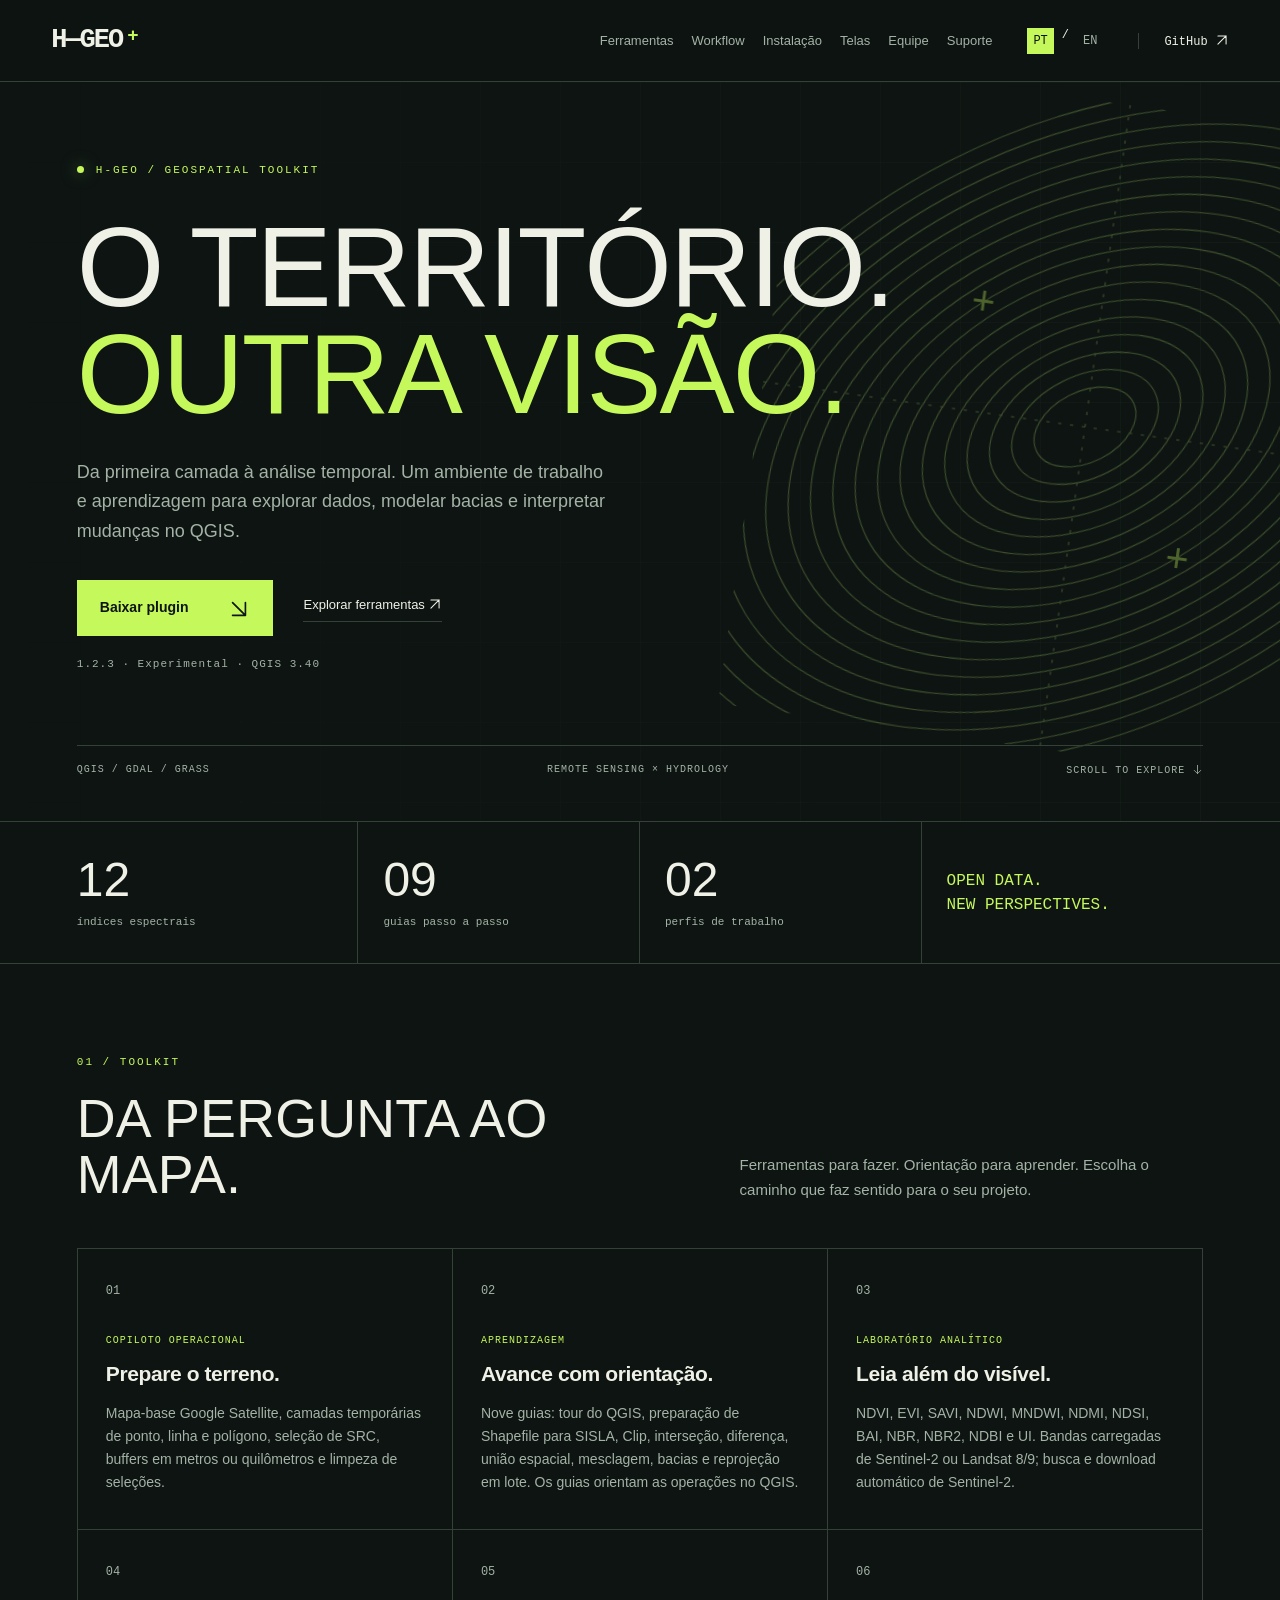
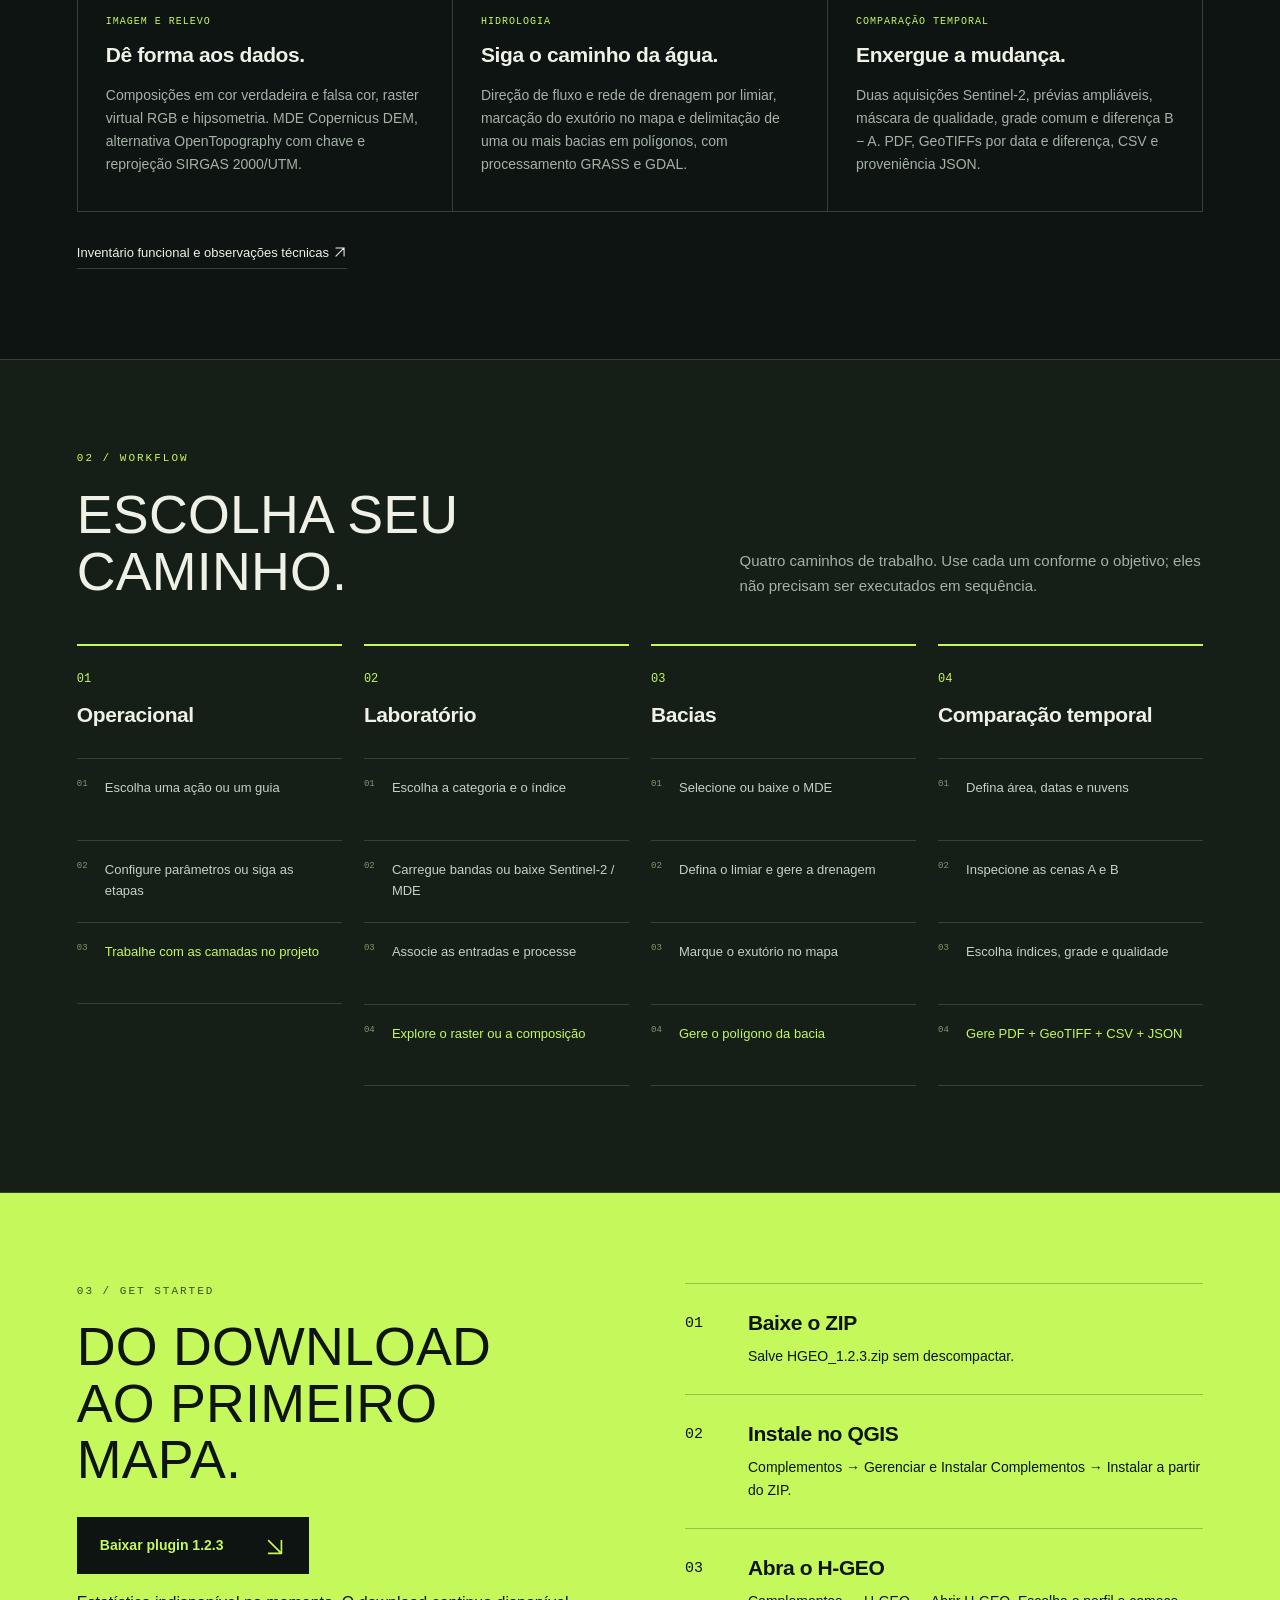
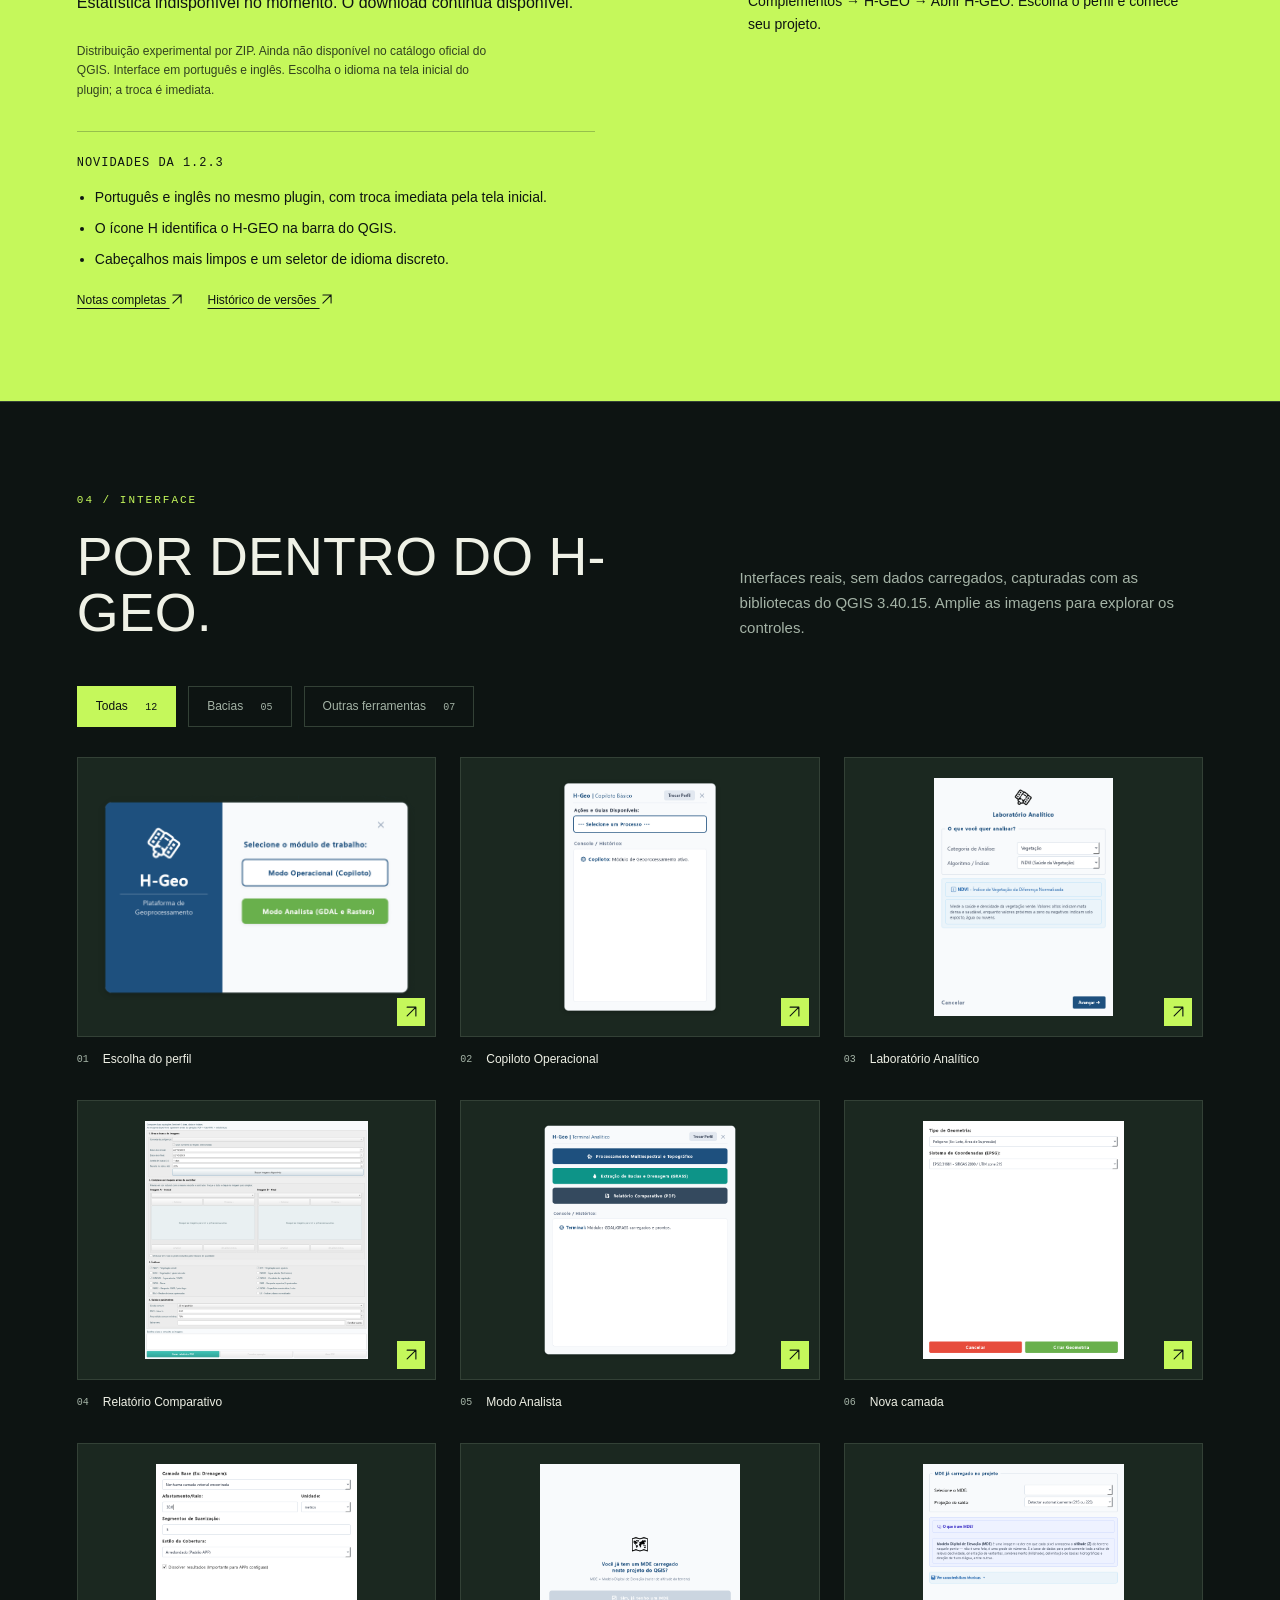
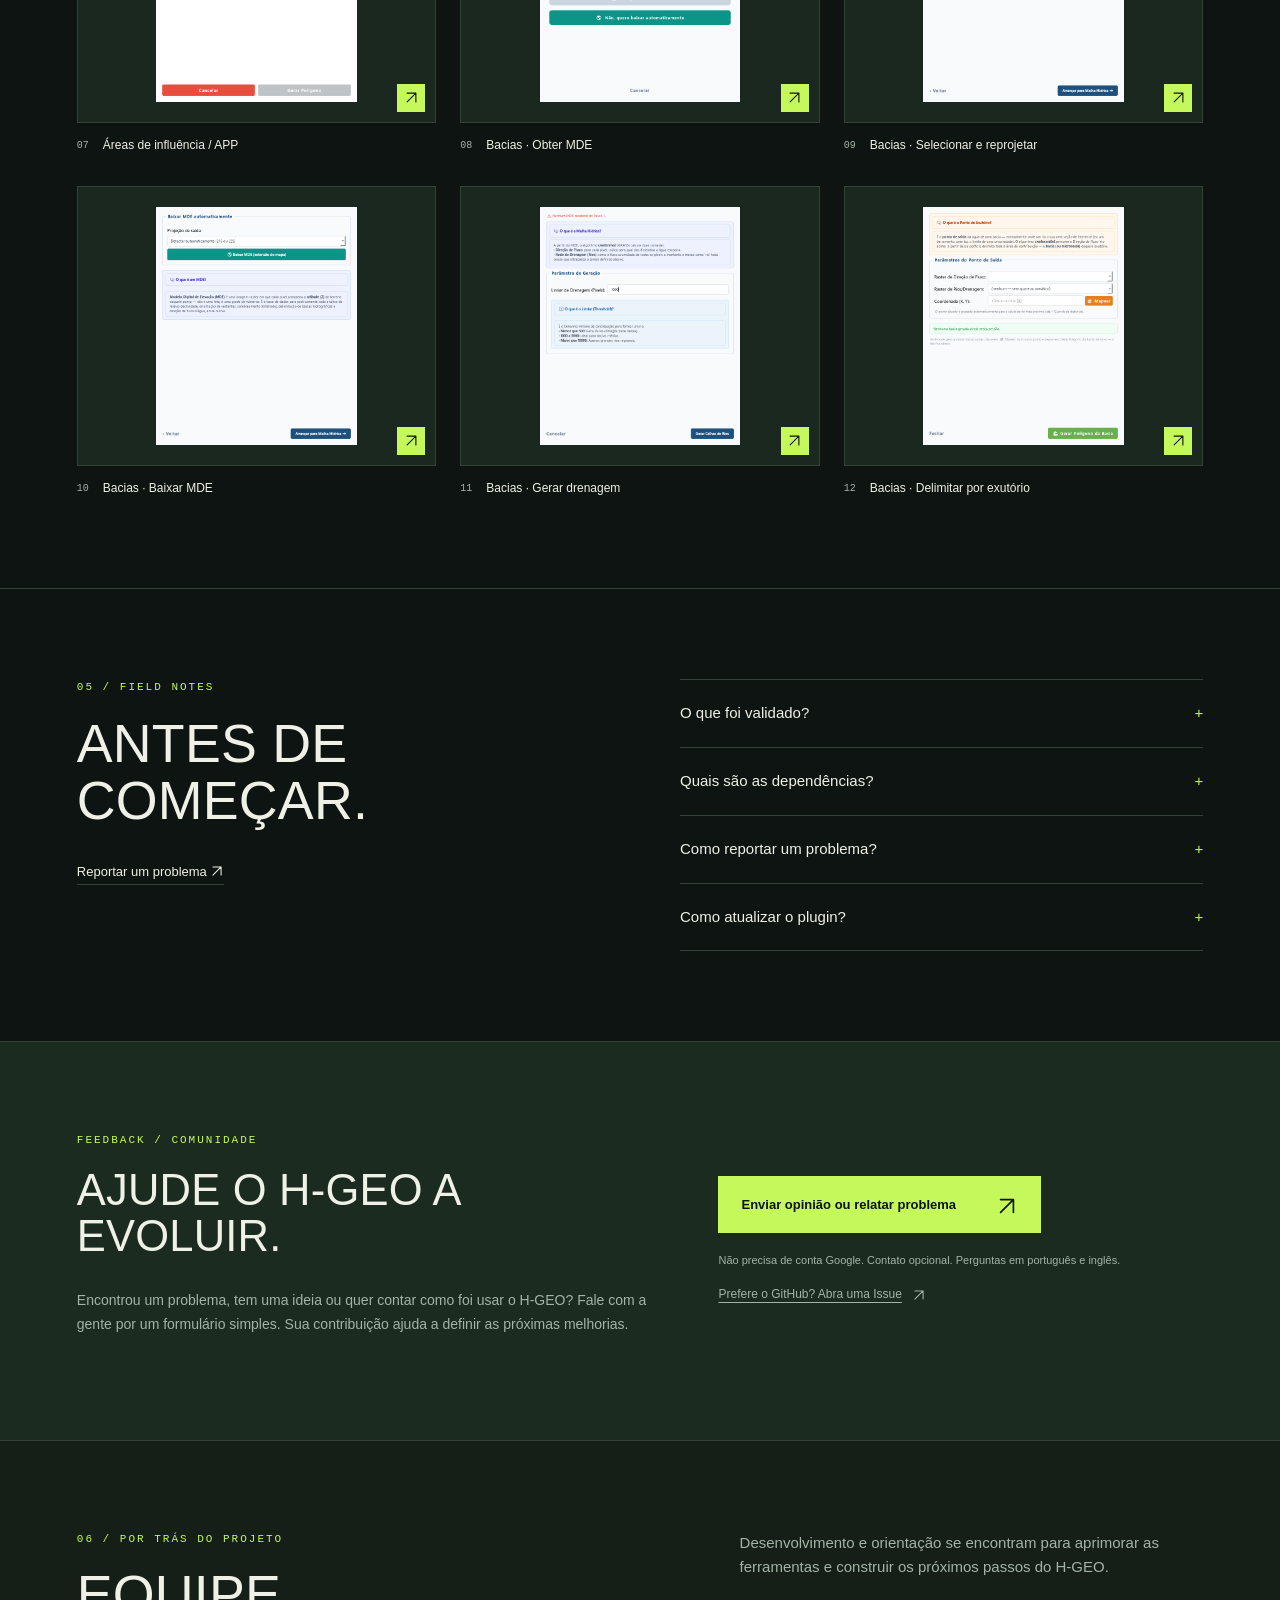
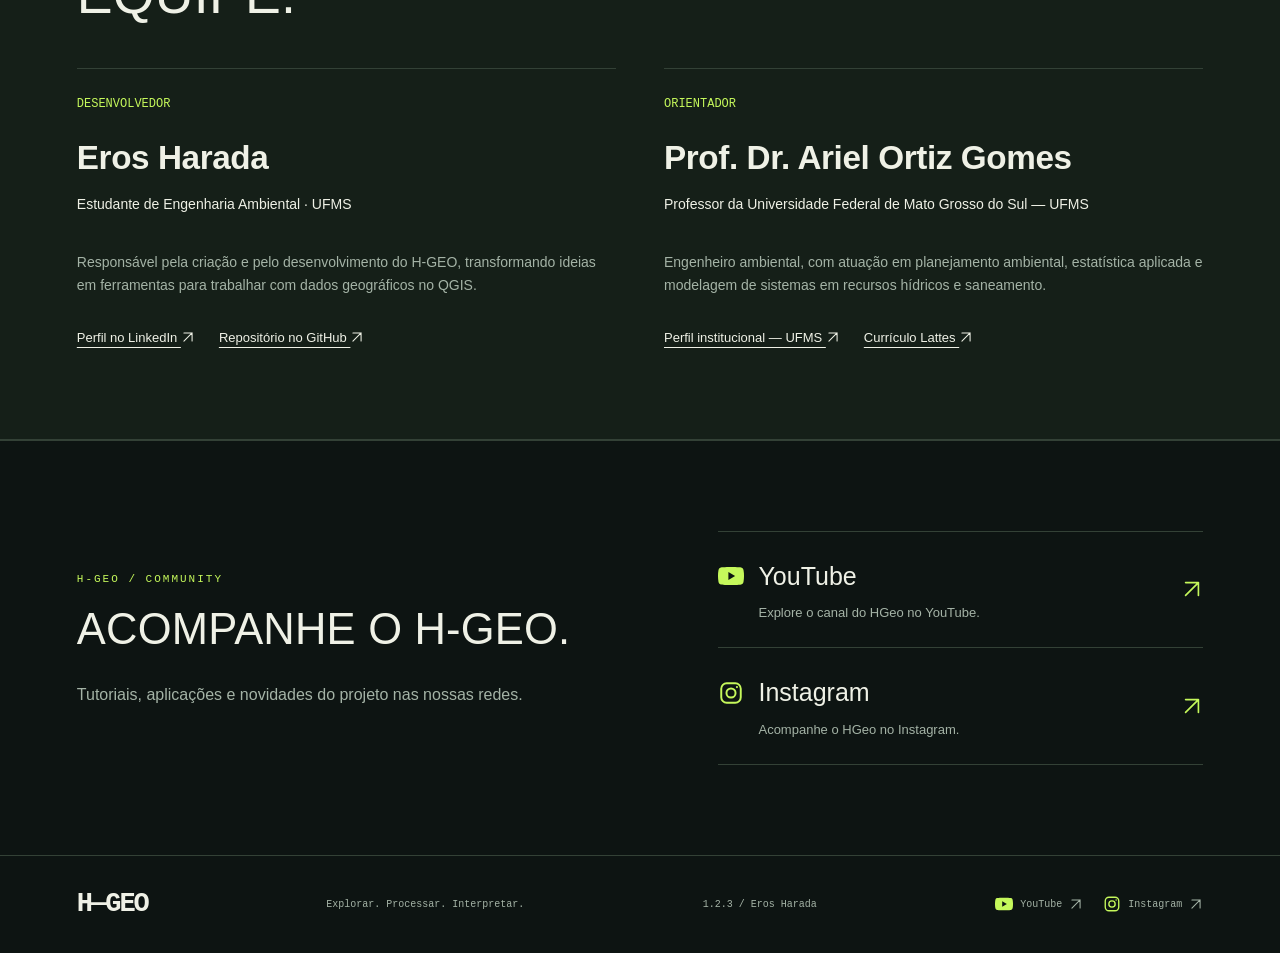
==== commit df2f268e: "Add YouTube and Instagram icons to social links" ====
--- a/index.html
+++ b/index.html
@@ -1,4 +1,4 @@
-<!doctype html><html lang="pt-BR"><head><meta charset="utf-8"><meta name="viewport" content="width=device-width,initial-scale=1"><meta name="description" content="Da primeira camada à análise temporal. Um ambiente de trabalho e aprendizagem para explorar dados, modelar bacias e interpretar mudanças no QGIS."><meta name="theme-color" content="#0d1412"><title>H-GEO — Geotecnologia, sem fronteiras.</title><link rel="alternate" hreflang="pt-BR" href="https://hgeo-qgis.github.io/"><link rel="alternate" hreflang="en" href="https://hgeo-qgis.github.io/en.html"><link rel="stylesheet" href="site.css?v=7"><script src="site.js?v=5" defer></script><link rel="icon" type="image/svg+xml" href="favicon.svg?v=2"><link rel="icon" type="image/png" sizes="64x64" href="favicon.png?v=2"><link rel="apple-touch-icon" href="apple-touch-icon.png"></head><body>
+<!doctype html><html lang="pt-BR"><head><meta charset="utf-8"><meta name="viewport" content="width=device-width,initial-scale=1"><meta name="description" content="Da primeira camada à análise temporal. Um ambiente de trabalho e aprendizagem para explorar dados, modelar bacias e interpretar mudanças no QGIS."><meta name="theme-color" content="#0d1412"><title>H-GEO — Geotecnologia, sem fronteiras.</title><link rel="alternate" hreflang="pt-BR" href="https://hgeo-qgis.github.io/"><link rel="alternate" hreflang="en" href="https://hgeo-qgis.github.io/en.html"><link rel="stylesheet" href="site.css?v=8"><script src="site.js?v=5" defer></script><link rel="icon" type="image/svg+xml" href="favicon.svg?v=2"><link rel="icon" type="image/png" sizes="64x64" href="favicon.png?v=2"><link rel="apple-touch-icon" href="apple-touch-icon.png"></head><body>
 <a class="skip" href="#inicio">Pular para o conteúdo</a><header class="topbar"><a class="brand" href="#inicio">H—GEO<span>+</span></a><nav aria-label="Navegação principal"><a href="#ferramentas">Ferramentas</a><a href="#workflow">Workflow</a><a href="#instalacao">Instalação</a><a href="#galeria">Telas</a><a href="#autor">Equipe</a><a href="#suporte">Suporte</a></nav><div class="language" aria-label="Language"><a href="index.html" aria-current="page">PT</a><span>/</span><a href="en.html" >EN</a></div><a class="top-git" href="https://github.com/haradaeros-hub/hgeo" aria-label="GitHub">GitHub <svg class="arrow-icon" viewBox="0 0 24 24" aria-hidden="true" focusable="false"><path d="M5 19 19 5M5 5h14v14"/></svg></a></header>
 <main><section class="hero" id="inicio"><div class="hero-grid" aria-hidden="true"></div><div class="hero-orbit" aria-hidden="true"><svg viewBox="0 0 600 600"><g fill="none" stroke="currentColor"><ellipse cx="300" cy="300" rx="50" ry="32.5" transform="rotate(-35 300 300)"/><ellipse cx="300" cy="300" rx="72" ry="46.800000000000004" transform="rotate(-35 300 300)"/><ellipse cx="300" cy="300" rx="94" ry="61.1" transform="rotate(-35 300 300)"/><ellipse cx="300" cy="300" rx="116" ry="75.4" transform="rotate(-35 300 300)"/><ellipse cx="300" cy="300" rx="138" ry="89.7" transform="rotate(-35 300 300)"/><ellipse cx="300" cy="300" rx="160" ry="104.0" transform="rotate(-35 300 300)"/><ellipse cx="300" cy="300" rx="182" ry="118.3" transform="rotate(-35 300 300)"/><ellipse cx="300" cy="300" rx="204" ry="132.6" transform="rotate(-35 300 300)"/><ellipse cx="300" cy="300" rx="226" ry="146.9" transform="rotate(-35 300 300)"/><ellipse cx="300" cy="300" rx="248" ry="161.20000000000002" transform="rotate(-35 300 300)"/><ellipse cx="300" cy="300" rx="270" ry="175.5" transform="rotate(-35 300 300)"/><ellipse cx="300" cy="300" rx="292" ry="189.8" transform="rotate(-35 300 300)"/><ellipse cx="300" cy="300" rx="314" ry="204.1" transform="rotate(-35 300 300)"/><ellipse cx="300" cy="300" rx="336" ry="218.4" transform="rotate(-35 300 300)"/><ellipse cx="300" cy="300" rx="358" ry="232.70000000000002" transform="rotate(-35 300 300)"/><ellipse cx="300" cy="300" rx="380" ry="247.0" transform="rotate(-35 300 300)"/><ellipse cx="300" cy="300" rx="402" ry="261.3" transform="rotate(-35 300 300)"/><ellipse cx="300" cy="300" rx="424" ry="275.6" transform="rotate(-35 300 300)"/></g><path d="M300 0V600M0 300H600" stroke="currentColor" stroke-dasharray="3 8"/></svg><span class="cross one">+</span><span class="cross two">+</span></div><div class="hero-body"><div class="eyebrow"><span class="signal"></span>H-GEO / GEOSPATIAL TOOLKIT</div><h1>O TERRITÓRIO.<br><em>OUTRA VISÃO.</em></h1><p class="hero-intro">Da primeira camada à análise temporal. Um ambiente de trabalho e aprendizagem para explorar dados, modelar bacias e interpretar mudanças no QGIS.</p><div class="hero-actions"><a class="button" href="https://github.com/haradaeros-hub/hgeo/releases/download/v1.2.3/HGEO_1.2.3.zip">Baixar plugin <span><svg class="arrow-icon" viewBox="0 0 24 24" aria-hidden="true" focusable="false"><path d="m5 5 14 14M5 19h14V5"/></svg></span></a><a class="text-link" href="#ferramentas">Explorar ferramentas <svg class="arrow-icon" viewBox="0 0 24 24" aria-hidden="true" focusable="false"><path d="M5 19 19 5M5 5h14v14"/></svg></a></div><div class="release">1.2.3 · Experimental · QGIS 3.40</div></div><div class="hero-bottom"><span>QGIS / GDAL / GRASS</span><span>REMOTE SENSING × HYDROLOGY</span><span>SCROLL TO EXPLORE <svg class="arrow-icon" viewBox="0 0 24 24" aria-hidden="true" focusable="false"><path d="M12 3v18m-7-7 7 7 7-7"/></svg></span></div></section>
 <div class="metrics"><div><b>12</b><span>índices espectrais</span></div><div><b>09</b><span>guias passo a passo</span></div><div><b>02</b><span>perfis de trabalho</span></div><div class="metric-label">OPEN DATA.<br>NEW PERSPECTIVES.</div></div>
@@ -26,4 +26,4 @@
 </article>
 </div>
 </section>
-<section class="section social-section" id="redes" aria-labelledby="social-title"><div><div class="eyebrow">H-GEO / COMMUNITY</div><h2 id="social-title">ACOMPANHE O H-GEO.</h2><p>Tutoriais, aplicações e novidades do projeto nas nossas redes.</p></div><nav class="social-links" aria-label="Redes sociais do HGeo"><a href="https://www.youtube.com/@hgeo-gis" target="_blank" rel="noopener noreferrer"><span><strong>YouTube</strong><small>Explore o canal do HGeo no YouTube.</small></span> <svg class="arrow-icon" viewBox="0 0 24 24" aria-hidden="true" focusable="false"><path d="M5 19 19 5M5 5h14v14"/></svg></a><a href="https://www.instagram.com/hgeo_gis/" target="_blank" rel="noopener noreferrer"><span><strong>Instagram</strong><small>Acompanhe o HGeo no Instagram.</small></span> <svg class="arrow-icon" viewBox="0 0 24 24" aria-hidden="true" focusable="false"><path d="M5 19 19 5M5 5h14v14"/></svg></a></nav></section></main><footer><a class="brand" href="#inicio">H—GEO</a><span>Explorar. Processar. Interpretar.</span><span>1.2.3 / Eros Harada</span><nav class="footer-socials" aria-label="Redes sociais do HGeo"><a href="https://www.youtube.com/@hgeo-gis" target="_blank" rel="noopener noreferrer">YouTube <svg class="arrow-icon" viewBox="0 0 24 24" aria-hidden="true" focusable="false"><path d="M5 19 19 5M5 5h14v14"/></svg></a><a href="https://www.instagram.com/hgeo_gis/" target="_blank" rel="noopener noreferrer">Instagram <svg class="arrow-icon" viewBox="0 0 24 24" aria-hidden="true" focusable="false"><path d="M5 19 19 5M5 5h14v14"/></svg></a></nav></footer><dialog id="lightbox"><div class="lightbox-bar"><span id="image-caption"></span><button id="close-lightbox" aria-label="Fechar imagem">×</button></div><img id="large-image" alt=""></dialog></body></html>+<section class="section social-section" id="redes" aria-labelledby="social-title"><div><div class="eyebrow">H-GEO / COMMUNITY</div><h2 id="social-title">ACOMPANHE O H-GEO.</h2><p>Tutoriais, aplicações e novidades do projeto nas nossas redes.</p></div><nav class="social-links" aria-label="Redes sociais do HGeo"><a href="https://www.youtube.com/@hgeo-gis" target="_blank" rel="noopener noreferrer"><span><strong><svg class="social-icon" viewBox="0 0 24 24" aria-hidden="true" focusable="false"><path fill="currentColor" d="M23.5 6.2a3 3 0 0 0-2.1-2.1C19.5 3.6 12 3.6 12 3.6s-7.5 0-9.4.5A3 3 0 0 0 .5 6.2 31 31 0 0 0 0 12a31 31 0 0 0 .5 5.8 3 3 0 0 0 2.1 2.1c1.9.5 9.4.5 9.4.5s7.5 0 9.4-.5a3 3 0 0 0 2.1-2.1A31 31 0 0 0 24 12a31 31 0 0 0-.5-5.8ZM9.6 15.6V8.4L15.8 12Z"/></svg><span>YouTube</span></strong><small>Explore o canal do HGeo no YouTube.</small></span> <svg class="arrow-icon" viewBox="0 0 24 24" aria-hidden="true" focusable="false"><path d="M5 19 19 5M5 5h14v14"/></svg></a><a href="https://www.instagram.com/hgeo_gis/" target="_blank" rel="noopener noreferrer"><span><strong><svg class="social-icon" viewBox="0 0 24 24" aria-hidden="true" focusable="false" fill="none" stroke="currentColor" stroke-width="1.8"><rect x="3" y="3" width="18" height="18" rx="5"/><circle cx="12" cy="12" r="4.2"/><circle cx="17.5" cy="6.5" r="1" fill="currentColor" stroke="none"/></svg><span>Instagram</span></strong><small>Acompanhe o HGeo no Instagram.</small></span> <svg class="arrow-icon" viewBox="0 0 24 24" aria-hidden="true" focusable="false"><path d="M5 19 19 5M5 5h14v14"/></svg></a></nav></section></main><footer><a class="brand" href="#inicio">H—GEO</a><span>Explorar. Processar. Interpretar.</span><span>1.2.3 / Eros Harada</span><nav class="footer-socials" aria-label="Redes sociais do HGeo"><a href="https://www.youtube.com/@hgeo-gis" target="_blank" rel="noopener noreferrer"><svg class="social-icon" viewBox="0 0 24 24" aria-hidden="true" focusable="false"><path fill="currentColor" d="M23.5 6.2a3 3 0 0 0-2.1-2.1C19.5 3.6 12 3.6 12 3.6s-7.5 0-9.4.5A3 3 0 0 0 .5 6.2 31 31 0 0 0 0 12a31 31 0 0 0 .5 5.8 3 3 0 0 0 2.1 2.1c1.9.5 9.4.5 9.4.5s7.5 0 9.4-.5a3 3 0 0 0 2.1-2.1A31 31 0 0 0 24 12a31 31 0 0 0-.5-5.8ZM9.6 15.6V8.4L15.8 12Z"/></svg><span>YouTube</span> <svg class="arrow-icon" viewBox="0 0 24 24" aria-hidden="true" focusable="false"><path d="M5 19 19 5M5 5h14v14"/></svg></a><a href="https://www.instagram.com/hgeo_gis/" target="_blank" rel="noopener noreferrer"><svg class="social-icon" viewBox="0 0 24 24" aria-hidden="true" focusable="false" fill="none" stroke="currentColor" stroke-width="1.8"><rect x="3" y="3" width="18" height="18" rx="5"/><circle cx="12" cy="12" r="4.2"/><circle cx="17.5" cy="6.5" r="1" fill="currentColor" stroke="none"/></svg><span>Instagram</span> <svg class="arrow-icon" viewBox="0 0 24 24" aria-hidden="true" focusable="false"><path d="M5 19 19 5M5 5h14v14"/></svg></a></nav></footer><dialog id="lightbox"><div class="lightbox-bar"><span id="image-caption"></span><button id="close-lightbox" aria-label="Fechar imagem">×</button></div><img id="large-image" alt=""></dialog></body></html>
--- a/site.css
+++ b/site.css
@@ -10,3 +10,5 @@
 .release-notes{margin-top:30px;padding-top:24px;border-top:1px solid #172b2545}.release-notes h3{font:12px var(--mono);letter-spacing:.08em;margin:0 0 16px}.release-notes ul{padding-left:18px;margin:0;max-width:540px}.release-notes li{font-size:14px;line-height:1.65;margin:8px 0}.release-notes-links{display:flex;flex-wrap:wrap;gap:12px 24px;margin-top:20px;font-size:12px}.release-notes a{text-underline-offset:4px}.release-notes a:focus-visible{outline:2px solid var(--bg);outline-offset:5px}.feedback-actions{min-width:0}.feedback-actions .button{max-width:100%;white-space:normal}.feedback-alternative{display:inline-flex;align-items:center;gap:10px;font-size:12px;color:var(--muted);text-underline-offset:4px}.feedback-alternative:hover{color:var(--lime)}.feedback-actions a:focus-visible{outline:2px solid var(--lime);outline-offset:5px}@media(max-width:680px){.release-notes{margin-top:24px;padding-top:20px}.release-notes-links{gap:12px 20px}.feedback-actions .button{font-size:12px}}
 
 .social-section{display:grid;grid-template-columns:1.2fr 1fr;gap:60px;align-items:center;border-top:1px solid var(--line)}.social-section h2{font-size:clamp(32px,3.4vw,52px)}.social-section p{color:var(--muted);max-width:540px}.social-links{display:grid}.social-links>a{display:flex;align-items:center;justify-content:space-between;gap:24px;padding:24px 0;border-bottom:1px solid var(--line);text-decoration:none}.social-links>a:first-child{border-top:1px solid var(--line)}.social-links strong{display:block;font-size:25px;font-weight:normal}.social-links small{display:block;margin-top:5px;color:var(--muted);font-size:13px}.social-links .arrow-icon{width:22px;height:22px;color:var(--lime)}.social-links>a:hover strong{color:var(--lime)}.footer-socials{display:flex;flex-wrap:wrap;gap:20px}.footer-socials a{display:inline-flex;align-items:center;gap:7px;text-decoration:none}.footer-socials a:hover{color:var(--lime)}@media(max-width:680px){.social-section{grid-template-columns:1fr;gap:24px}.social-links>a{padding:20px 0}.footer-socials{flex-basis:100%;font-size:12px}}
+
+.social-icon{display:inline-block;width:26px;height:26px;flex-shrink:0;color:var(--lime);vertical-align:middle}.social-links strong{display:flex;align-items:center;gap:14px}.footer-socials .social-icon{width:18px;height:18px}.social-links small{padding-left:40px}@media(max-width:400px){.social-links small{padding-left:0;margin-top:10px}}
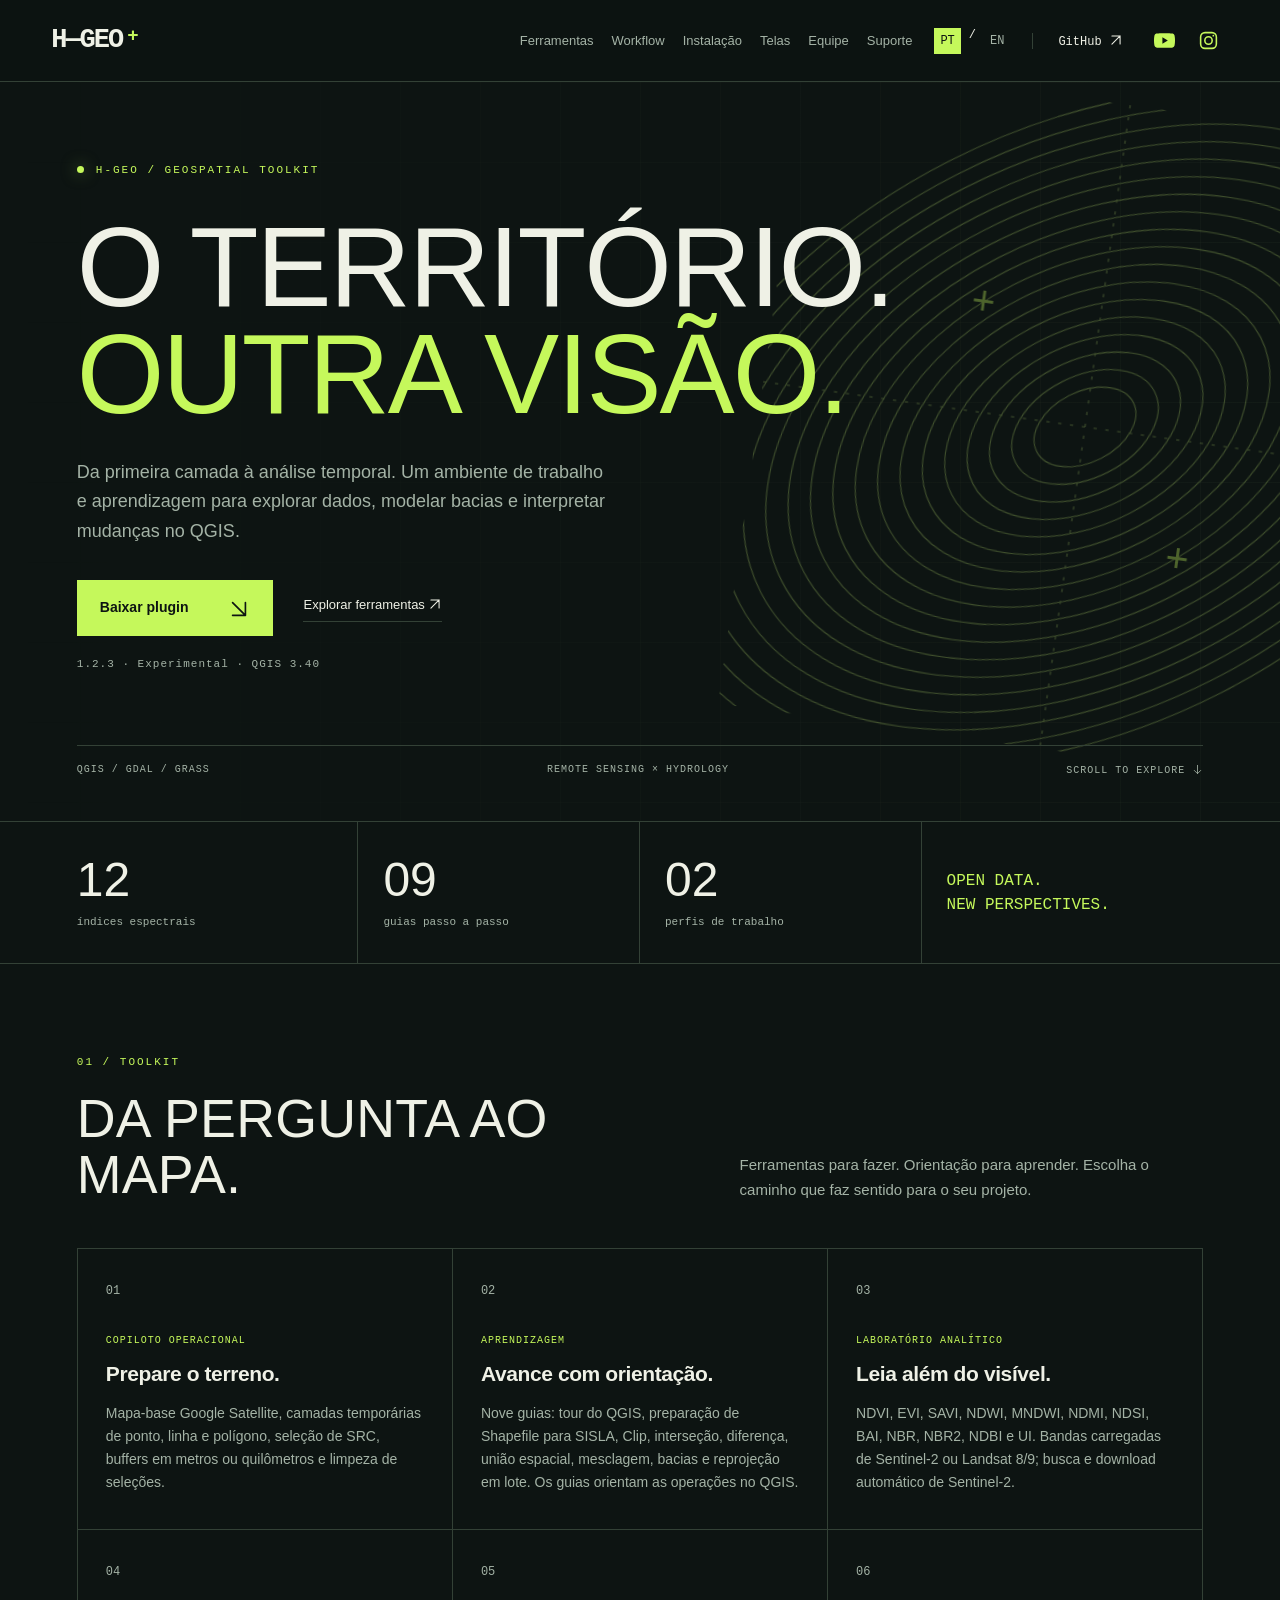
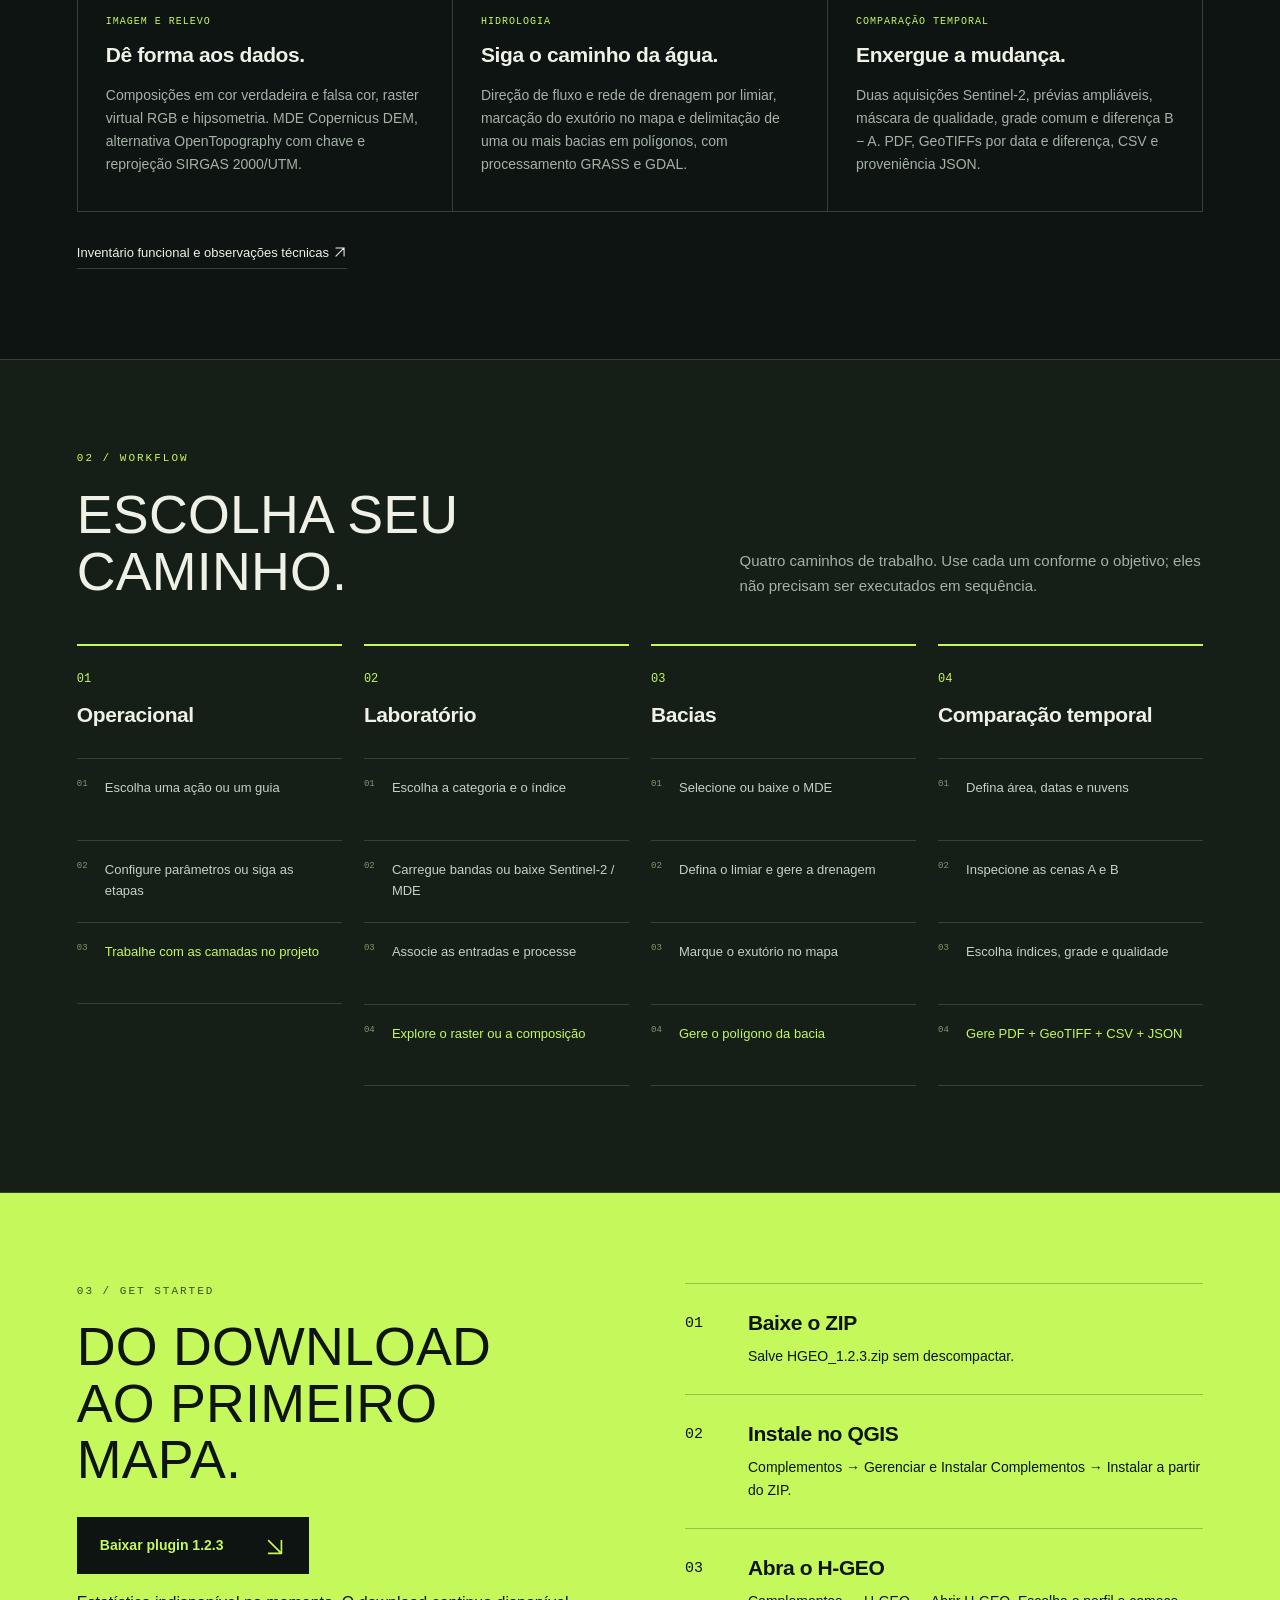
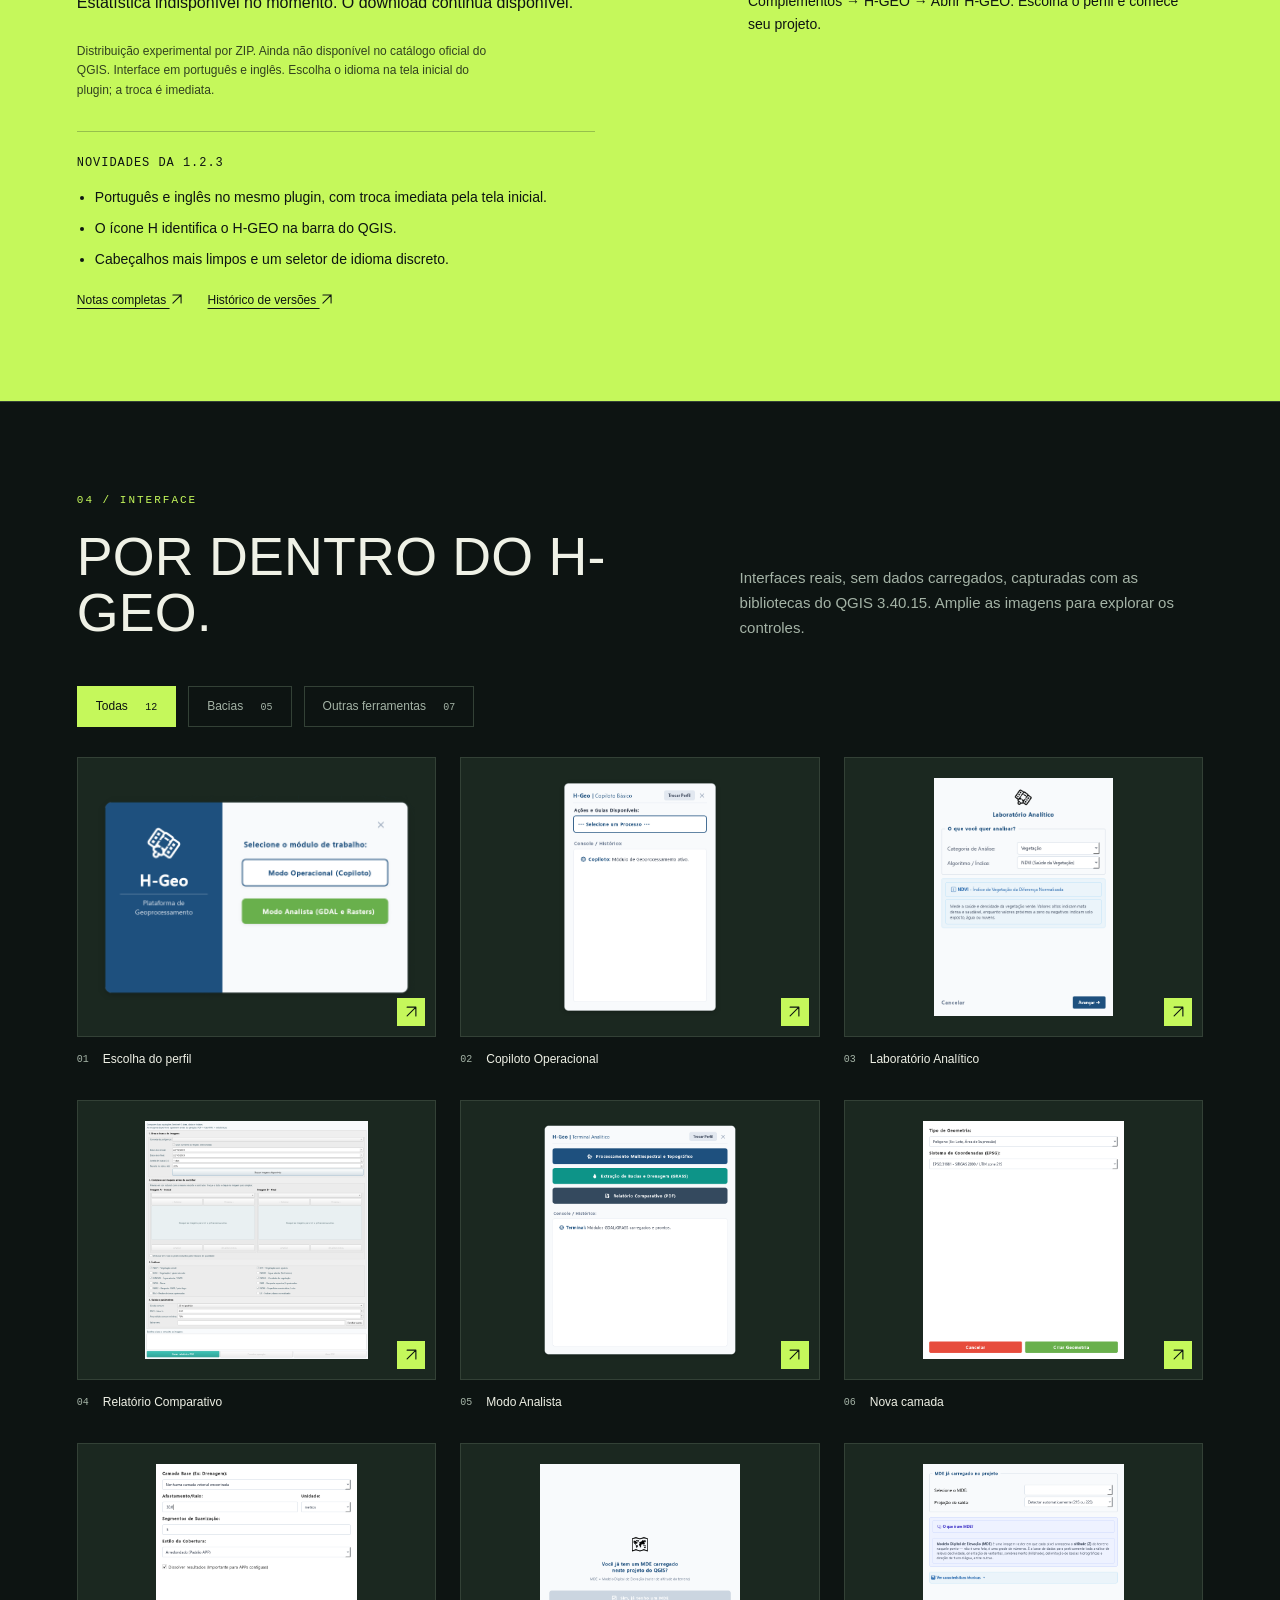
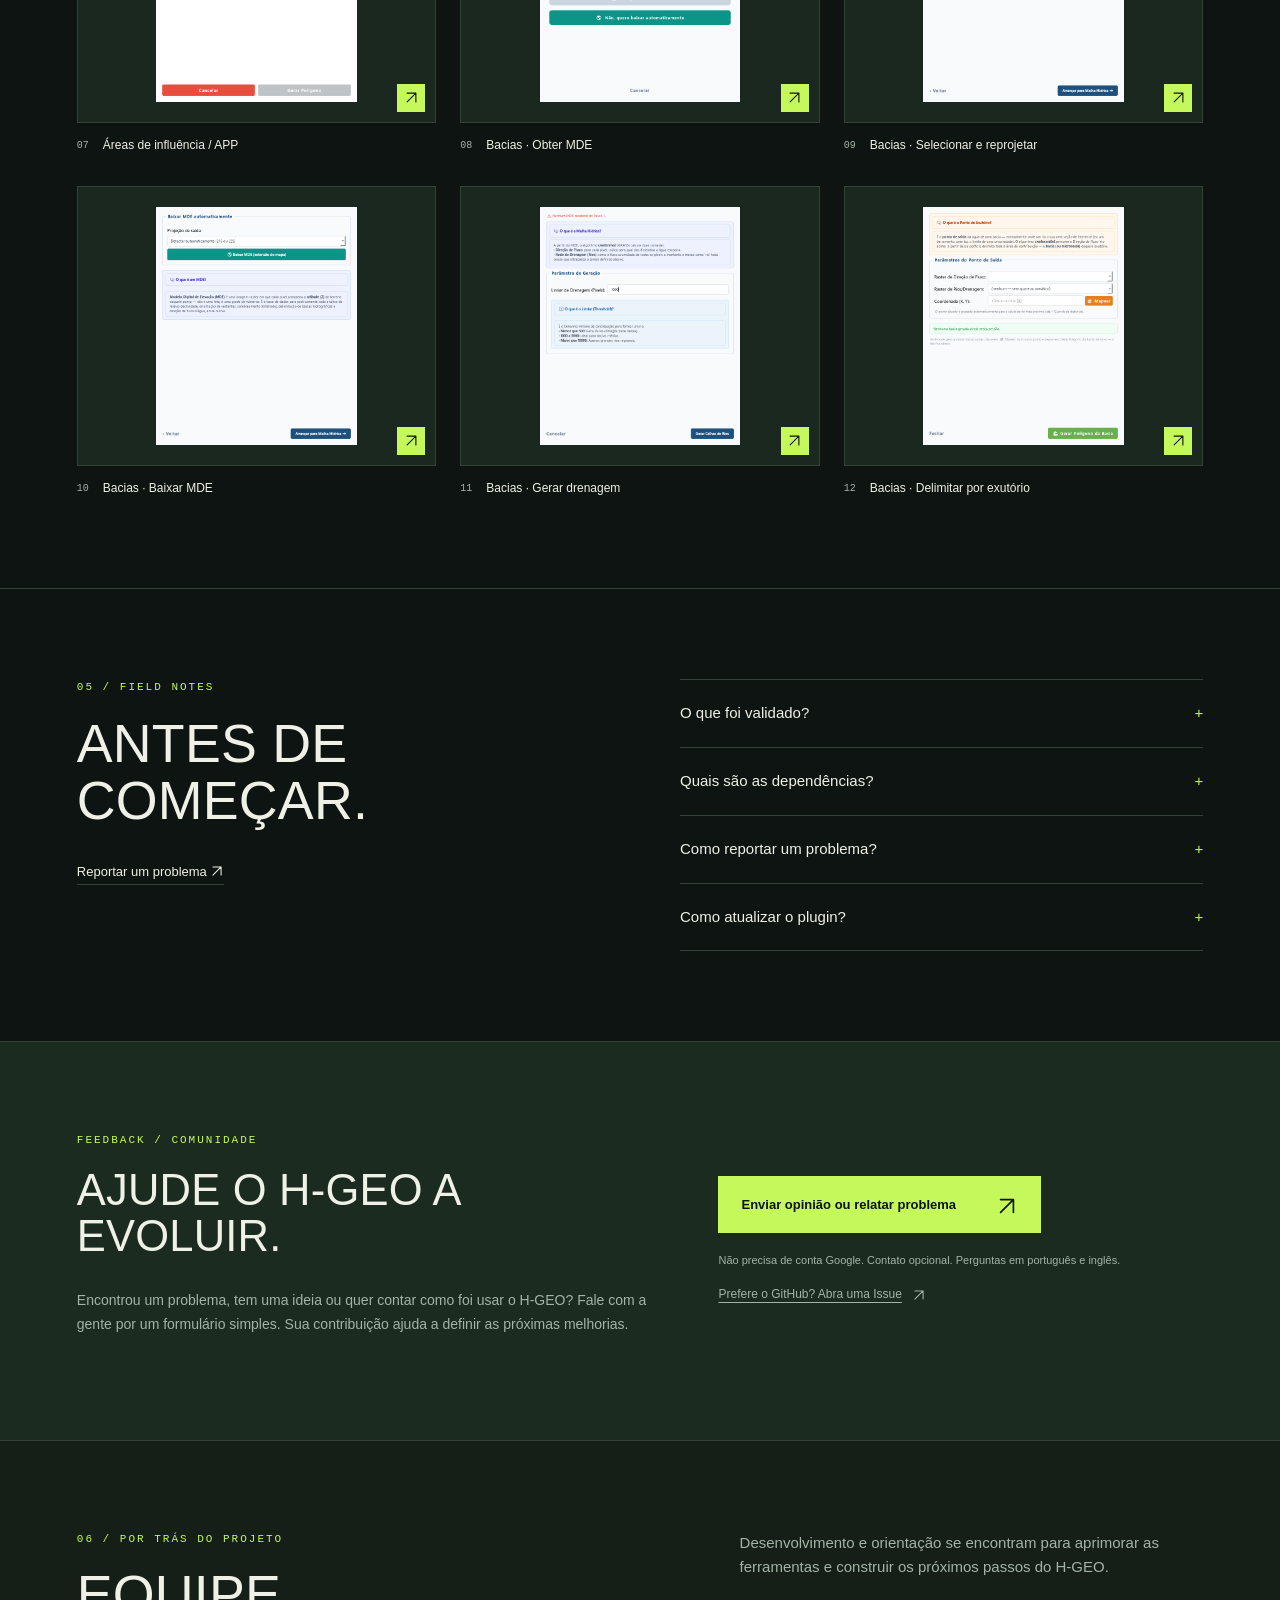
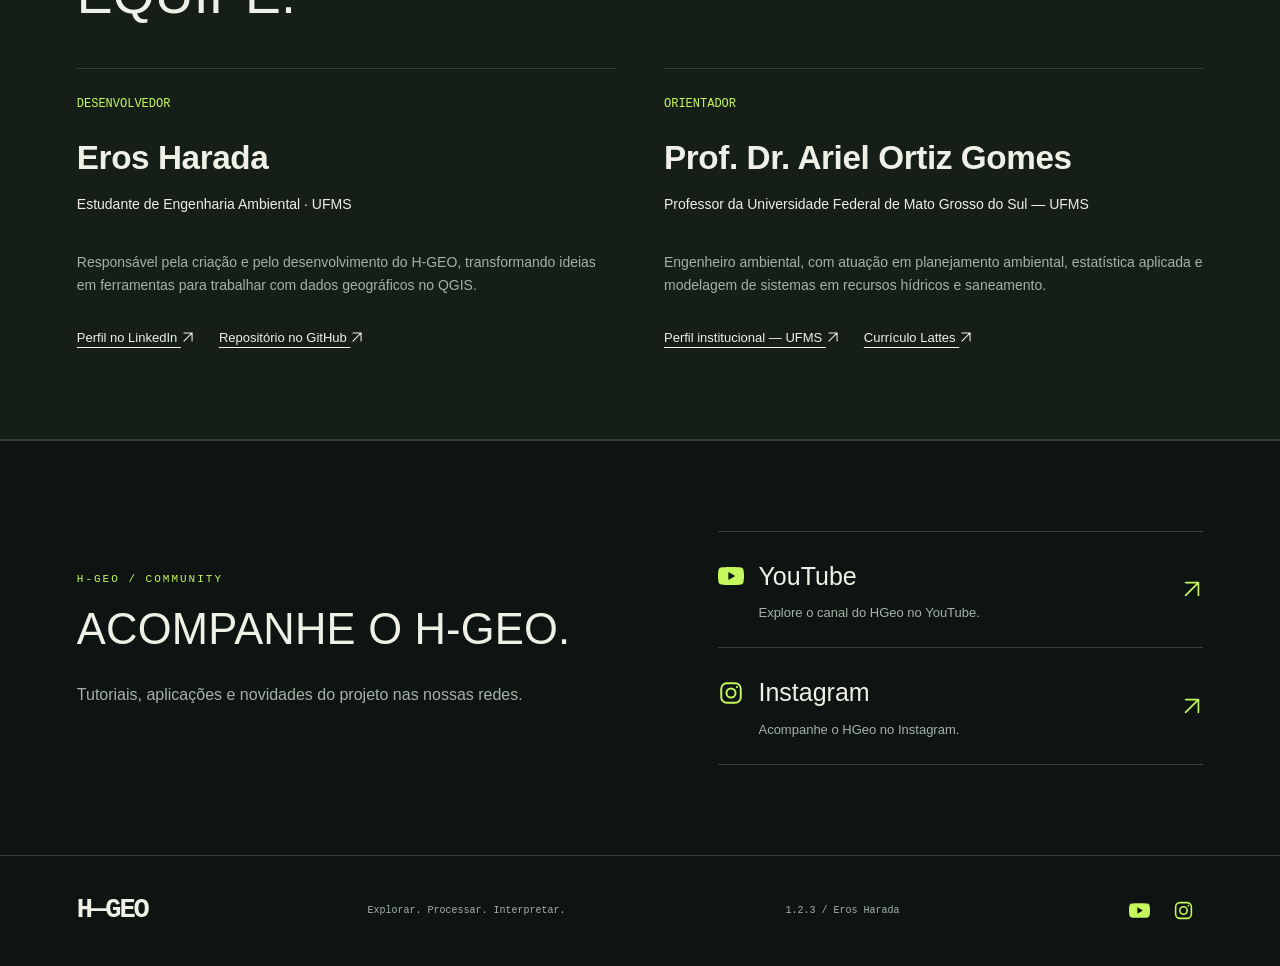
==== commit 276e55b8: "Show social icons in header and simplify footer links" ====
--- a/index.html
+++ b/index.html
@@ -1,5 +1,5 @@
-<!doctype html><html lang="pt-BR"><head><meta charset="utf-8"><meta name="viewport" content="width=device-width,initial-scale=1"><meta name="description" content="Da primeira camada à análise temporal. Um ambiente de trabalho e aprendizagem para explorar dados, modelar bacias e interpretar mudanças no QGIS."><meta name="theme-color" content="#0d1412"><title>H-GEO — Geotecnologia, sem fronteiras.</title><link rel="alternate" hreflang="pt-BR" href="https://hgeo-qgis.github.io/"><link rel="alternate" hreflang="en" href="https://hgeo-qgis.github.io/en.html"><link rel="stylesheet" href="site.css?v=8"><script src="site.js?v=5" defer></script><link rel="icon" type="image/svg+xml" href="favicon.svg?v=2"><link rel="icon" type="image/png" sizes="64x64" href="favicon.png?v=2"><link rel="apple-touch-icon" href="apple-touch-icon.png"></head><body>
-<a class="skip" href="#inicio">Pular para o conteúdo</a><header class="topbar"><a class="brand" href="#inicio">H—GEO<span>+</span></a><nav aria-label="Navegação principal"><a href="#ferramentas">Ferramentas</a><a href="#workflow">Workflow</a><a href="#instalacao">Instalação</a><a href="#galeria">Telas</a><a href="#autor">Equipe</a><a href="#suporte">Suporte</a></nav><div class="language" aria-label="Language"><a href="index.html" aria-current="page">PT</a><span>/</span><a href="en.html" >EN</a></div><a class="top-git" href="https://github.com/haradaeros-hub/hgeo" aria-label="GitHub">GitHub <svg class="arrow-icon" viewBox="0 0 24 24" aria-hidden="true" focusable="false"><path d="M5 19 19 5M5 5h14v14"/></svg></a></header>
+<!doctype html><html lang="pt-BR"><head><meta charset="utf-8"><meta name="viewport" content="width=device-width,initial-scale=1"><meta name="description" content="Da primeira camada à análise temporal. Um ambiente de trabalho e aprendizagem para explorar dados, modelar bacias e interpretar mudanças no QGIS."><meta name="theme-color" content="#0d1412"><title>H-GEO — Geotecnologia, sem fronteiras.</title><link rel="alternate" hreflang="pt-BR" href="https://hgeo-qgis.github.io/"><link rel="alternate" hreflang="en" href="https://hgeo-qgis.github.io/en.html"><link rel="stylesheet" href="site.css?v=9"><script src="site.js?v=5" defer></script><link rel="icon" type="image/svg+xml" href="favicon.svg?v=2"><link rel="icon" type="image/png" sizes="64x64" href="favicon.png?v=2"><link rel="apple-touch-icon" href="apple-touch-icon.png"></head><body>
+<a class="skip" href="#inicio">Pular para o conteúdo</a><header class="topbar"><a class="brand" href="#inicio">H—GEO<span>+</span></a><nav aria-label="Navegação principal"><a href="#ferramentas">Ferramentas</a><a href="#workflow">Workflow</a><a href="#instalacao">Instalação</a><a href="#galeria">Telas</a><a href="#autor">Equipe</a><a href="#suporte">Suporte</a></nav><div class="language" aria-label="Language"><a href="index.html" aria-current="page">PT</a><span>/</span><a href="en.html" >EN</a></div><a class="top-git" href="https://github.com/haradaeros-hub/hgeo" aria-label="GitHub">GitHub <svg class="arrow-icon" viewBox="0 0 24 24" aria-hidden="true" focusable="false"><path d="M5 19 19 5M5 5h14v14"/></svg></a><div class="header-socials" role="group" aria-label="Redes sociais do HGeo"><a href="https://www.youtube.com/@hgeo-gis" target="_blank" rel="noopener noreferrer" aria-label="YouTube do HGeo (abre em nova aba)" title="YouTube"><svg class="social-icon" viewBox="0 0 24 24" aria-hidden="true" focusable="false"><path fill="currentColor" d="M23.5 6.2a3 3 0 0 0-2.1-2.1C19.5 3.6 12 3.6 12 3.6s-7.5 0-9.4.5A3 3 0 0 0 .5 6.2 31 31 0 0 0 0 12a31 31 0 0 0 .5 5.8 3 3 0 0 0 2.1 2.1c1.9.5 9.4.5 9.4.5s7.5 0 9.4-.5a3 3 0 0 0 2.1-2.1A31 31 0 0 0 24 12a31 31 0 0 0-.5-5.8ZM9.6 15.6V8.4L15.8 12Z"/></svg></a><a href="https://www.instagram.com/hgeo_gis/" target="_blank" rel="noopener noreferrer" aria-label="Instagram do HGeo (abre em nova aba)" title="Instagram"><svg class="social-icon" viewBox="0 0 24 24" aria-hidden="true" focusable="false" fill="none" stroke="currentColor" stroke-width="1.8"><rect x="3" y="3" width="18" height="18" rx="5"/><circle cx="12" cy="12" r="4.2"/><circle cx="17.5" cy="6.5" r="1" fill="currentColor" stroke="none"/></svg></a></div></header>
 <main><section class="hero" id="inicio"><div class="hero-grid" aria-hidden="true"></div><div class="hero-orbit" aria-hidden="true"><svg viewBox="0 0 600 600"><g fill="none" stroke="currentColor"><ellipse cx="300" cy="300" rx="50" ry="32.5" transform="rotate(-35 300 300)"/><ellipse cx="300" cy="300" rx="72" ry="46.800000000000004" transform="rotate(-35 300 300)"/><ellipse cx="300" cy="300" rx="94" ry="61.1" transform="rotate(-35 300 300)"/><ellipse cx="300" cy="300" rx="116" ry="75.4" transform="rotate(-35 300 300)"/><ellipse cx="300" cy="300" rx="138" ry="89.7" transform="rotate(-35 300 300)"/><ellipse cx="300" cy="300" rx="160" ry="104.0" transform="rotate(-35 300 300)"/><ellipse cx="300" cy="300" rx="182" ry="118.3" transform="rotate(-35 300 300)"/><ellipse cx="300" cy="300" rx="204" ry="132.6" transform="rotate(-35 300 300)"/><ellipse cx="300" cy="300" rx="226" ry="146.9" transform="rotate(-35 300 300)"/><ellipse cx="300" cy="300" rx="248" ry="161.20000000000002" transform="rotate(-35 300 300)"/><ellipse cx="300" cy="300" rx="270" ry="175.5" transform="rotate(-35 300 300)"/><ellipse cx="300" cy="300" rx="292" ry="189.8" transform="rotate(-35 300 300)"/><ellipse cx="300" cy="300" rx="314" ry="204.1" transform="rotate(-35 300 300)"/><ellipse cx="300" cy="300" rx="336" ry="218.4" transform="rotate(-35 300 300)"/><ellipse cx="300" cy="300" rx="358" ry="232.70000000000002" transform="rotate(-35 300 300)"/><ellipse cx="300" cy="300" rx="380" ry="247.0" transform="rotate(-35 300 300)"/><ellipse cx="300" cy="300" rx="402" ry="261.3" transform="rotate(-35 300 300)"/><ellipse cx="300" cy="300" rx="424" ry="275.6" transform="rotate(-35 300 300)"/></g><path d="M300 0V600M0 300H600" stroke="currentColor" stroke-dasharray="3 8"/></svg><span class="cross one">+</span><span class="cross two">+</span></div><div class="hero-body"><div class="eyebrow"><span class="signal"></span>H-GEO / GEOSPATIAL TOOLKIT</div><h1>O TERRITÓRIO.<br><em>OUTRA VISÃO.</em></h1><p class="hero-intro">Da primeira camada à análise temporal. Um ambiente de trabalho e aprendizagem para explorar dados, modelar bacias e interpretar mudanças no QGIS.</p><div class="hero-actions"><a class="button" href="https://github.com/haradaeros-hub/hgeo/releases/download/v1.2.3/HGEO_1.2.3.zip">Baixar plugin <span><svg class="arrow-icon" viewBox="0 0 24 24" aria-hidden="true" focusable="false"><path d="m5 5 14 14M5 19h14V5"/></svg></span></a><a class="text-link" href="#ferramentas">Explorar ferramentas <svg class="arrow-icon" viewBox="0 0 24 24" aria-hidden="true" focusable="false"><path d="M5 19 19 5M5 5h14v14"/></svg></a></div><div class="release">1.2.3 · Experimental · QGIS 3.40</div></div><div class="hero-bottom"><span>QGIS / GDAL / GRASS</span><span>REMOTE SENSING × HYDROLOGY</span><span>SCROLL TO EXPLORE <svg class="arrow-icon" viewBox="0 0 24 24" aria-hidden="true" focusable="false"><path d="M12 3v18m-7-7 7 7 7-7"/></svg></span></div></section>
 <div class="metrics"><div><b>12</b><span>índices espectrais</span></div><div><b>09</b><span>guias passo a passo</span></div><div><b>02</b><span>perfis de trabalho</span></div><div class="metric-label">OPEN DATA.<br>NEW PERSPECTIVES.</div></div>
 <section class="section" id="ferramentas"><div class="section-head"><div><div class="eyebrow">01 / TOOLKIT</div><h2>DA PERGUNTA AO MAPA.</h2></div><p>Ferramentas para fazer. Orientação para aprender. Escolha o caminho que faz sentido para o seu projeto.</p></div><div class="tool-grid"><article class="tool-card"><span class="card-no">01</span><div class="eyebrow">COPILOTO OPERACIONAL</div><h3>Prepare o terreno.</h3><p>Mapa-base Google Satellite, camadas temporárias de ponto, linha e polígono, seleção de SRC, buffers em metros ou quilômetros e limpeza de seleções.</p></article><article class="tool-card"><span class="card-no">02</span><div class="eyebrow">APRENDIZAGEM</div><h3>Avance com orientação.</h3><p>Nove guias: tour do QGIS, preparação de Shapefile para SISLA, Clip, interseção, diferença, união espacial, mesclagem, bacias e reprojeção em lote. Os guias orientam as operações no QGIS.</p></article><article class="tool-card"><span class="card-no">03</span><div class="eyebrow">LABORATÓRIO ANALÍTICO</div><h3>Leia além do visível.</h3><p>NDVI, EVI, SAVI, NDWI, MNDWI, NDMI, NDSI, BAI, NBR, NBR2, NDBI e UI. Bandas carregadas de Sentinel-2 ou Landsat 8/9; busca e download automático de Sentinel-2.</p></article><article class="tool-card"><span class="card-no">04</span><div class="eyebrow">IMAGEM E RELEVO</div><h3>Dê forma aos dados.</h3><p>Composições em cor verdadeira e falsa cor, raster virtual RGB e hipsometria. MDE Copernicus DEM, alternativa OpenTopography com chave e reprojeção SIRGAS 2000/UTM.</p></article><article class="tool-card"><span class="card-no">05</span><div class="eyebrow">HIDROLOGIA</div><h3>Siga o caminho da água.</h3><p>Direção de fluxo e rede de drenagem por limiar, marcação do exutório no mapa e delimitação de uma ou mais bacias em polígonos, com processamento GRASS e GDAL.</p></article><article class="tool-card"><span class="card-no">06</span><div class="eyebrow">COMPARAÇÃO TEMPORAL</div><h3>Enxergue a mudança.</h3><p>Duas aquisições Sentinel-2, prévias ampliáveis, máscara de qualidade, grade comum e diferença B − A. PDF, GeoTIFFs por data e diferença, CSV e proveniência JSON.</p></article></div><a class="text-link inventory" href="https://github.com/haradaeros-hub/hgeo/blob/main/ESCOPO_HGEO.md">Inventário funcional e observações técnicas <svg class="arrow-icon" viewBox="0 0 24 24" aria-hidden="true" focusable="false"><path d="M5 19 19 5M5 5h14v14"/></svg></a></section>
@@ -26,4 +26,4 @@
 </article>
 </div>
 </section>
-<section class="section social-section" id="redes" aria-labelledby="social-title"><div><div class="eyebrow">H-GEO / COMMUNITY</div><h2 id="social-title">ACOMPANHE O H-GEO.</h2><p>Tutoriais, aplicações e novidades do projeto nas nossas redes.</p></div><nav class="social-links" aria-label="Redes sociais do HGeo"><a href="https://www.youtube.com/@hgeo-gis" target="_blank" rel="noopener noreferrer"><span><strong><svg class="social-icon" viewBox="0 0 24 24" aria-hidden="true" focusable="false"><path fill="currentColor" d="M23.5 6.2a3 3 0 0 0-2.1-2.1C19.5 3.6 12 3.6 12 3.6s-7.5 0-9.4.5A3 3 0 0 0 .5 6.2 31 31 0 0 0 0 12a31 31 0 0 0 .5 5.8 3 3 0 0 0 2.1 2.1c1.9.5 9.4.5 9.4.5s7.5 0 9.4-.5a3 3 0 0 0 2.1-2.1A31 31 0 0 0 24 12a31 31 0 0 0-.5-5.8ZM9.6 15.6V8.4L15.8 12Z"/></svg><span>YouTube</span></strong><small>Explore o canal do HGeo no YouTube.</small></span> <svg class="arrow-icon" viewBox="0 0 24 24" aria-hidden="true" focusable="false"><path d="M5 19 19 5M5 5h14v14"/></svg></a><a href="https://www.instagram.com/hgeo_gis/" target="_blank" rel="noopener noreferrer"><span><strong><svg class="social-icon" viewBox="0 0 24 24" aria-hidden="true" focusable="false" fill="none" stroke="currentColor" stroke-width="1.8"><rect x="3" y="3" width="18" height="18" rx="5"/><circle cx="12" cy="12" r="4.2"/><circle cx="17.5" cy="6.5" r="1" fill="currentColor" stroke="none"/></svg><span>Instagram</span></strong><small>Acompanhe o HGeo no Instagram.</small></span> <svg class="arrow-icon" viewBox="0 0 24 24" aria-hidden="true" focusable="false"><path d="M5 19 19 5M5 5h14v14"/></svg></a></nav></section></main><footer><a class="brand" href="#inicio">H—GEO</a><span>Explorar. Processar. Interpretar.</span><span>1.2.3 / Eros Harada</span><nav class="footer-socials" aria-label="Redes sociais do HGeo"><a href="https://www.youtube.com/@hgeo-gis" target="_blank" rel="noopener noreferrer"><svg class="social-icon" viewBox="0 0 24 24" aria-hidden="true" focusable="false"><path fill="currentColor" d="M23.5 6.2a3 3 0 0 0-2.1-2.1C19.5 3.6 12 3.6 12 3.6s-7.5 0-9.4.5A3 3 0 0 0 .5 6.2 31 31 0 0 0 0 12a31 31 0 0 0 .5 5.8 3 3 0 0 0 2.1 2.1c1.9.5 9.4.5 9.4.5s7.5 0 9.4-.5a3 3 0 0 0 2.1-2.1A31 31 0 0 0 24 12a31 31 0 0 0-.5-5.8ZM9.6 15.6V8.4L15.8 12Z"/></svg><span>YouTube</span> <svg class="arrow-icon" viewBox="0 0 24 24" aria-hidden="true" focusable="false"><path d="M5 19 19 5M5 5h14v14"/></svg></a><a href="https://www.instagram.com/hgeo_gis/" target="_blank" rel="noopener noreferrer"><svg class="social-icon" viewBox="0 0 24 24" aria-hidden="true" focusable="false" fill="none" stroke="currentColor" stroke-width="1.8"><rect x="3" y="3" width="18" height="18" rx="5"/><circle cx="12" cy="12" r="4.2"/><circle cx="17.5" cy="6.5" r="1" fill="currentColor" stroke="none"/></svg><span>Instagram</span> <svg class="arrow-icon" viewBox="0 0 24 24" aria-hidden="true" focusable="false"><path d="M5 19 19 5M5 5h14v14"/></svg></a></nav></footer><dialog id="lightbox"><div class="lightbox-bar"><span id="image-caption"></span><button id="close-lightbox" aria-label="Fechar imagem">×</button></div><img id="large-image" alt=""></dialog></body></html>+<section class="section social-section" id="redes" aria-labelledby="social-title"><div><div class="eyebrow">H-GEO / COMMUNITY</div><h2 id="social-title">ACOMPANHE O H-GEO.</h2><p>Tutoriais, aplicações e novidades do projeto nas nossas redes.</p></div><nav class="social-links" aria-label="Redes sociais do HGeo"><a href="https://www.youtube.com/@hgeo-gis" target="_blank" rel="noopener noreferrer"><span><strong><svg class="social-icon" viewBox="0 0 24 24" aria-hidden="true" focusable="false"><path fill="currentColor" d="M23.5 6.2a3 3 0 0 0-2.1-2.1C19.5 3.6 12 3.6 12 3.6s-7.5 0-9.4.5A3 3 0 0 0 .5 6.2 31 31 0 0 0 0 12a31 31 0 0 0 .5 5.8 3 3 0 0 0 2.1 2.1c1.9.5 9.4.5 9.4.5s7.5 0 9.4-.5a3 3 0 0 0 2.1-2.1A31 31 0 0 0 24 12a31 31 0 0 0-.5-5.8ZM9.6 15.6V8.4L15.8 12Z"/></svg><span>YouTube</span></strong><small>Explore o canal do HGeo no YouTube.</small></span> <svg class="arrow-icon" viewBox="0 0 24 24" aria-hidden="true" focusable="false"><path d="M5 19 19 5M5 5h14v14"/></svg></a><a href="https://www.instagram.com/hgeo_gis/" target="_blank" rel="noopener noreferrer"><span><strong><svg class="social-icon" viewBox="0 0 24 24" aria-hidden="true" focusable="false" fill="none" stroke="currentColor" stroke-width="1.8"><rect x="3" y="3" width="18" height="18" rx="5"/><circle cx="12" cy="12" r="4.2"/><circle cx="17.5" cy="6.5" r="1" fill="currentColor" stroke="none"/></svg><span>Instagram</span></strong><small>Acompanhe o HGeo no Instagram.</small></span> <svg class="arrow-icon" viewBox="0 0 24 24" aria-hidden="true" focusable="false"><path d="M5 19 19 5M5 5h14v14"/></svg></a></nav></section></main><footer><a class="brand" href="#inicio">H—GEO</a><span>Explorar. Processar. Interpretar.</span><span>1.2.3 / Eros Harada</span><nav class="footer-socials" aria-label="Redes sociais do HGeo"><a href="https://www.youtube.com/@hgeo-gis" target="_blank" rel="noopener noreferrer" aria-label="YouTube do HGeo (abre em nova aba)" title="YouTube"><svg class="social-icon" viewBox="0 0 24 24" aria-hidden="true" focusable="false"><path fill="currentColor" d="M23.5 6.2a3 3 0 0 0-2.1-2.1C19.5 3.6 12 3.6 12 3.6s-7.5 0-9.4.5A3 3 0 0 0 .5 6.2 31 31 0 0 0 0 12a31 31 0 0 0 .5 5.8 3 3 0 0 0 2.1 2.1c1.9.5 9.4.5 9.4.5s7.5 0 9.4-.5a3 3 0 0 0 2.1-2.1A31 31 0 0 0 24 12a31 31 0 0 0-.5-5.8ZM9.6 15.6V8.4L15.8 12Z"/></svg></a><a href="https://www.instagram.com/hgeo_gis/" target="_blank" rel="noopener noreferrer" aria-label="Instagram do HGeo (abre em nova aba)" title="Instagram"><svg class="social-icon" viewBox="0 0 24 24" aria-hidden="true" focusable="false" fill="none" stroke="currentColor" stroke-width="1.8"><rect x="3" y="3" width="18" height="18" rx="5"/><circle cx="12" cy="12" r="4.2"/><circle cx="17.5" cy="6.5" r="1" fill="currentColor" stroke="none"/></svg></a></nav></footer><dialog id="lightbox"><div class="lightbox-bar"><span id="image-caption"></span><button id="close-lightbox" aria-label="Fechar imagem">×</button></div><img id="large-image" alt=""></dialog></body></html>
--- a/site.css
+++ b/site.css
@@ -12,3 +12,6 @@
 .social-section{display:grid;grid-template-columns:1.2fr 1fr;gap:60px;align-items:center;border-top:1px solid var(--line)}.social-section h2{font-size:clamp(32px,3.4vw,52px)}.social-section p{color:var(--muted);max-width:540px}.social-links{display:grid}.social-links>a{display:flex;align-items:center;justify-content:space-between;gap:24px;padding:24px 0;border-bottom:1px solid var(--line);text-decoration:none}.social-links>a:first-child{border-top:1px solid var(--line)}.social-links strong{display:block;font-size:25px;font-weight:normal}.social-links small{display:block;margin-top:5px;color:var(--muted);font-size:13px}.social-links .arrow-icon{width:22px;height:22px;color:var(--lime)}.social-links>a:hover strong{color:var(--lime)}.footer-socials{display:flex;flex-wrap:wrap;gap:20px}.footer-socials a{display:inline-flex;align-items:center;gap:7px;text-decoration:none}.footer-socials a:hover{color:var(--lime)}@media(max-width:680px){.social-section{grid-template-columns:1fr;gap:24px}.social-links>a{padding:20px 0}.footer-socials{flex-basis:100%;font-size:12px}}
 
 .social-icon{display:inline-block;width:26px;height:26px;flex-shrink:0;color:var(--lime);vertical-align:middle}.social-links strong{display:flex;align-items:center;gap:14px}.footer-socials .social-icon{width:18px;height:18px}.social-links small{padding-left:40px}@media(max-width:400px){.social-links small{padding-left:0;margin-top:10px}}
+
+.header-socials{display:flex;align-items:center;gap:4px;flex-shrink:0}.header-socials a,.footer-socials a{display:inline-flex;align-items:center;justify-content:center;width:40px;height:40px;border-radius:4px;text-decoration:none}.header-socials .social-icon{width:21px;height:21px}.footer-socials{gap:4px}.footer-socials .social-icon{width:21px;height:21px}.header-socials a:hover,.footer-socials a:hover{background:#c5f85b12}.topbar{gap:22px}@media(max-width:1100px){.topbar{gap:12px}.top-git{display:none}}@media(max-width:680px){.topbar{gap:8px}.topbar .header-socials{margin:0;gap:0}.header-socials a{width:36px;height:40px}.topbar .language{margin-left:auto;gap:4px}.topbar nav{order:3}.footer-socials{flex-basis:auto}}
+@media(min-width:681px) and (max-width:1100px){.topbar{height:auto;min-height:82px;flex-wrap:wrap;padding-top:12px;padding-bottom:12px}.topbar>nav{order:3;flex-basis:100%;justify-content:center;margin-left:0}.topbar .language{margin-left:auto}}
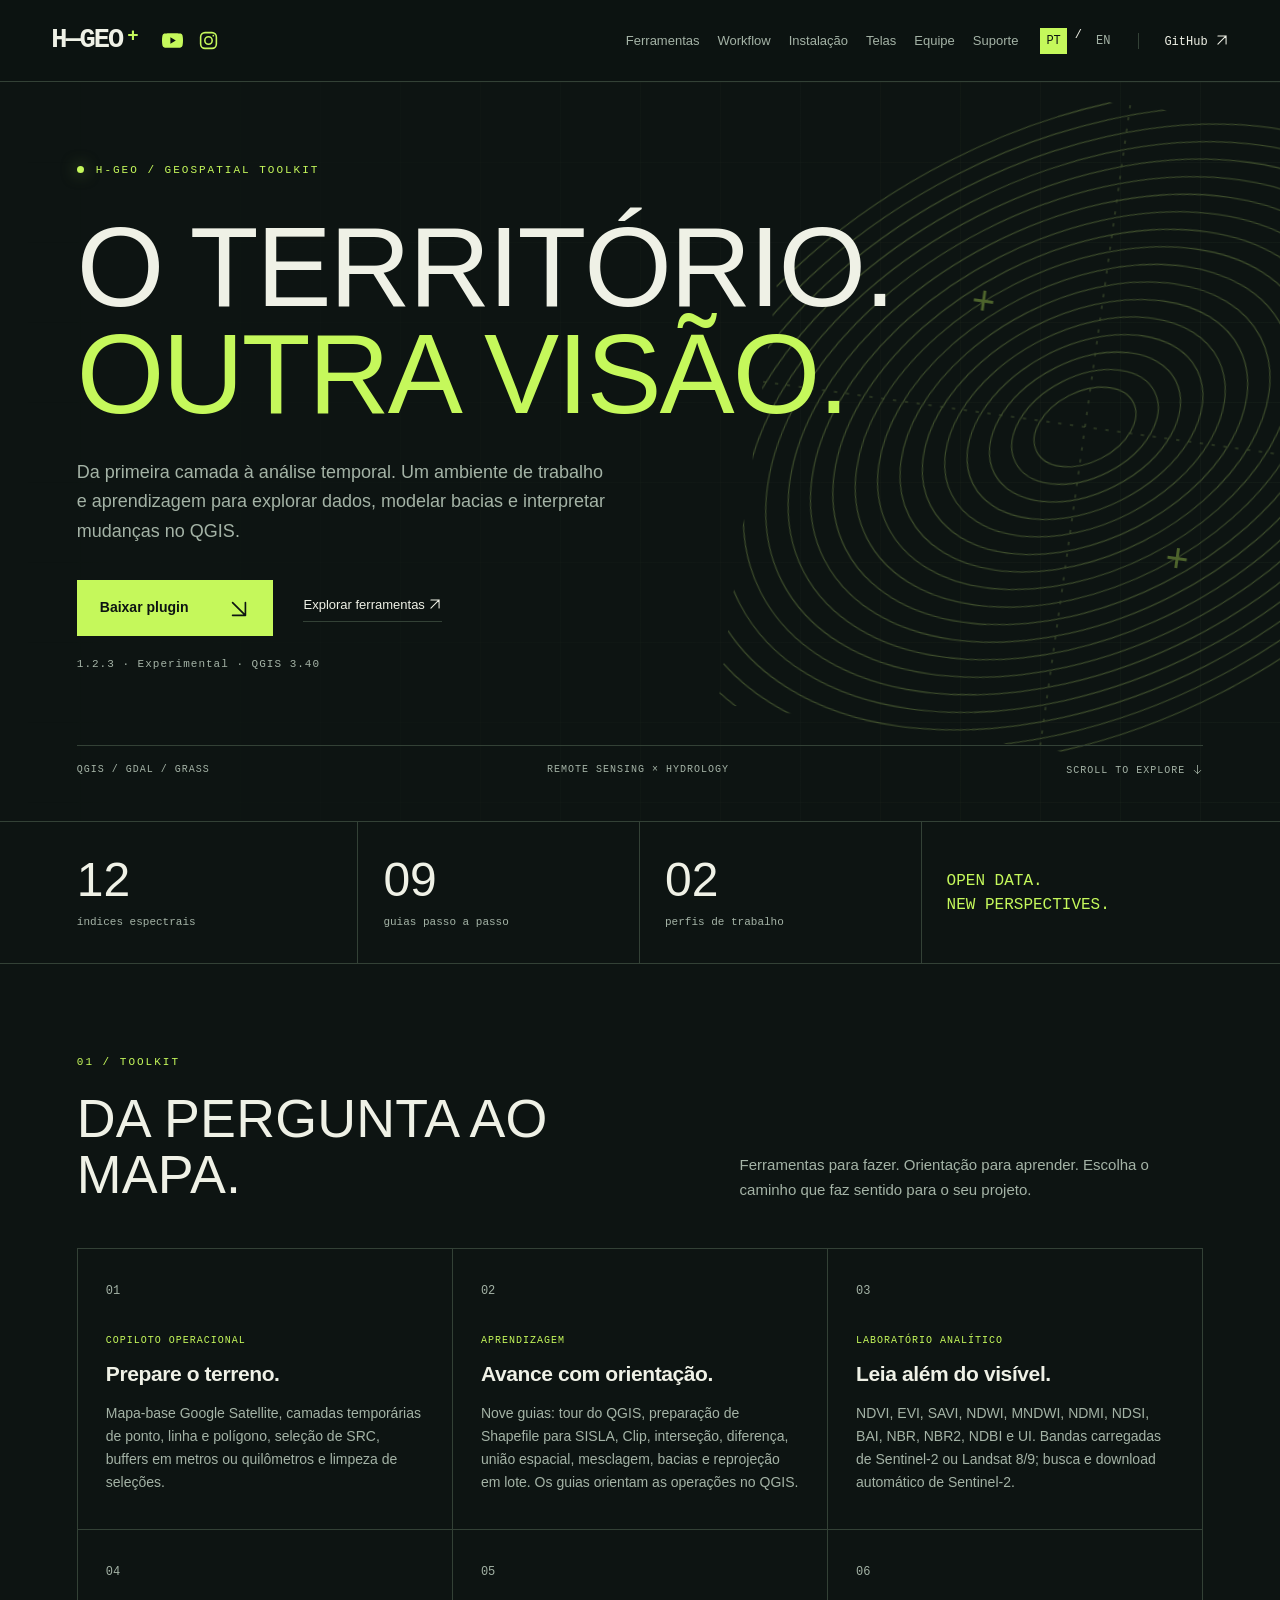
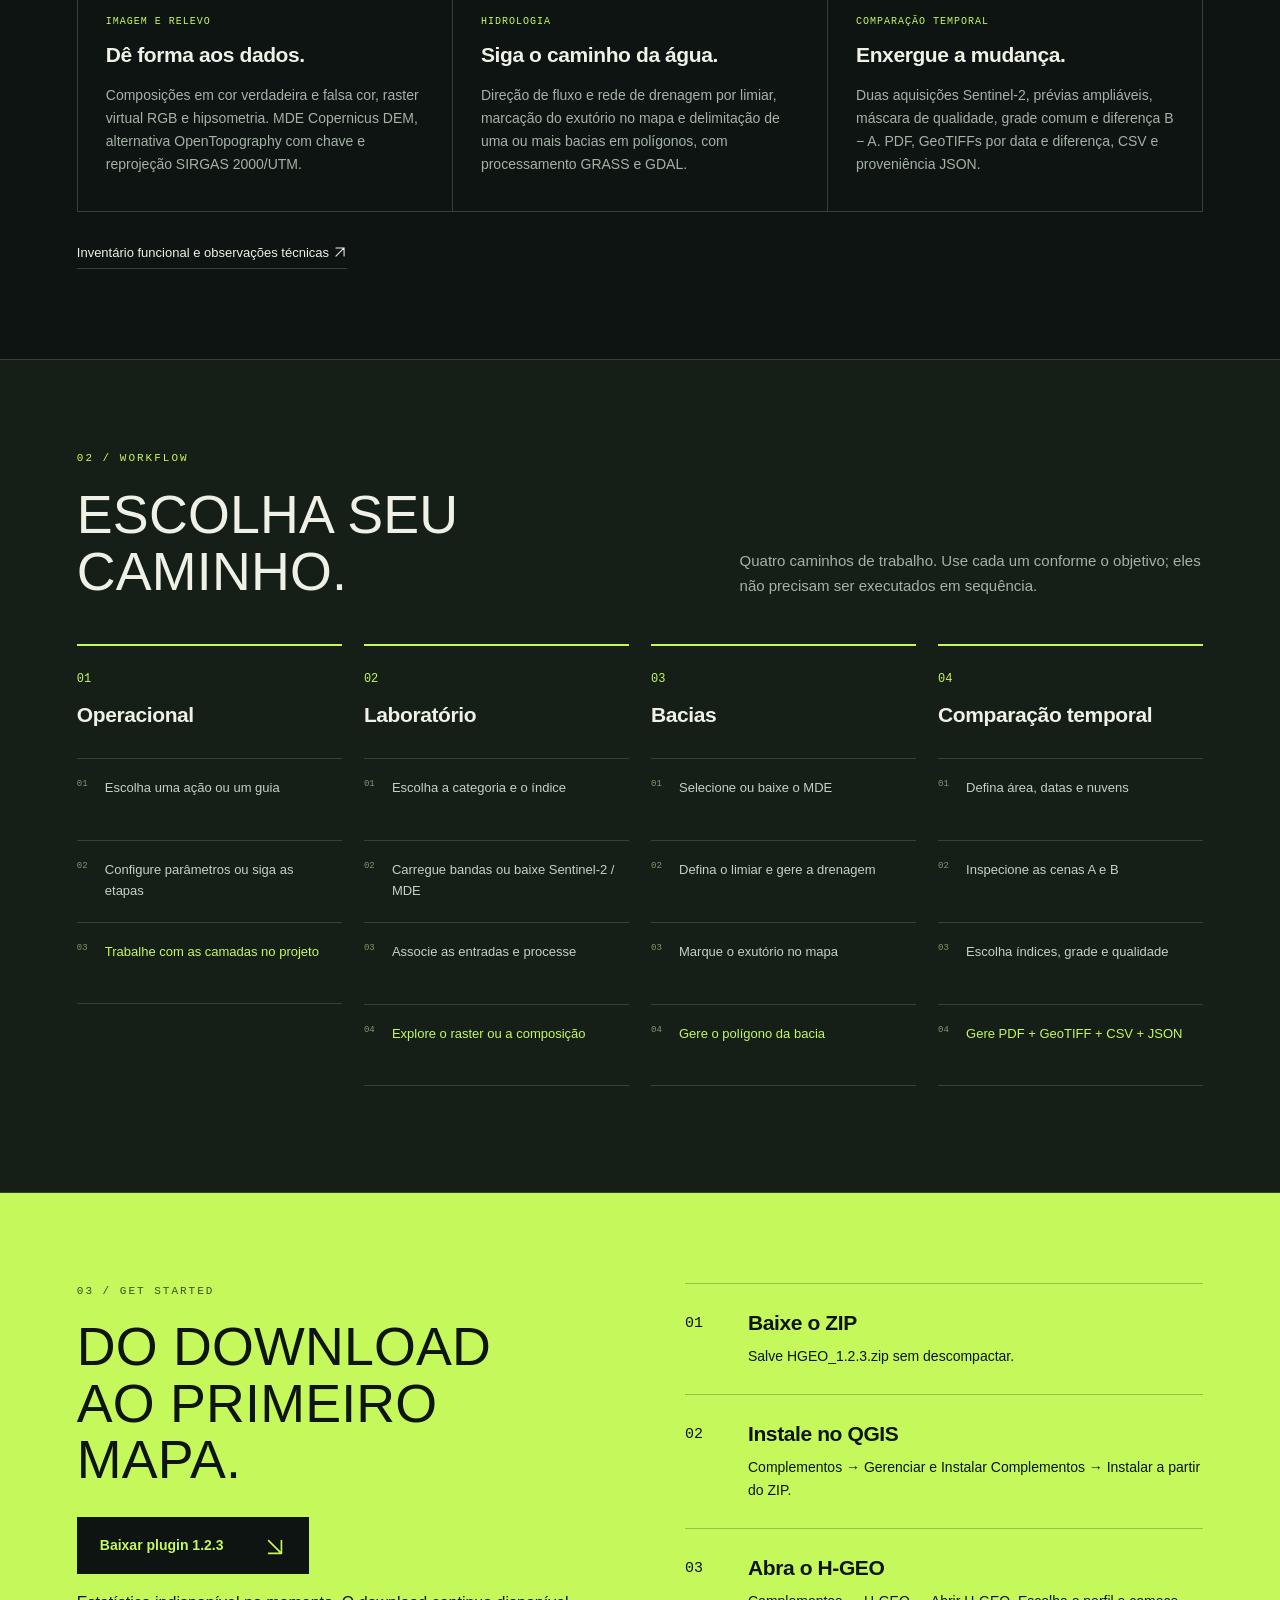
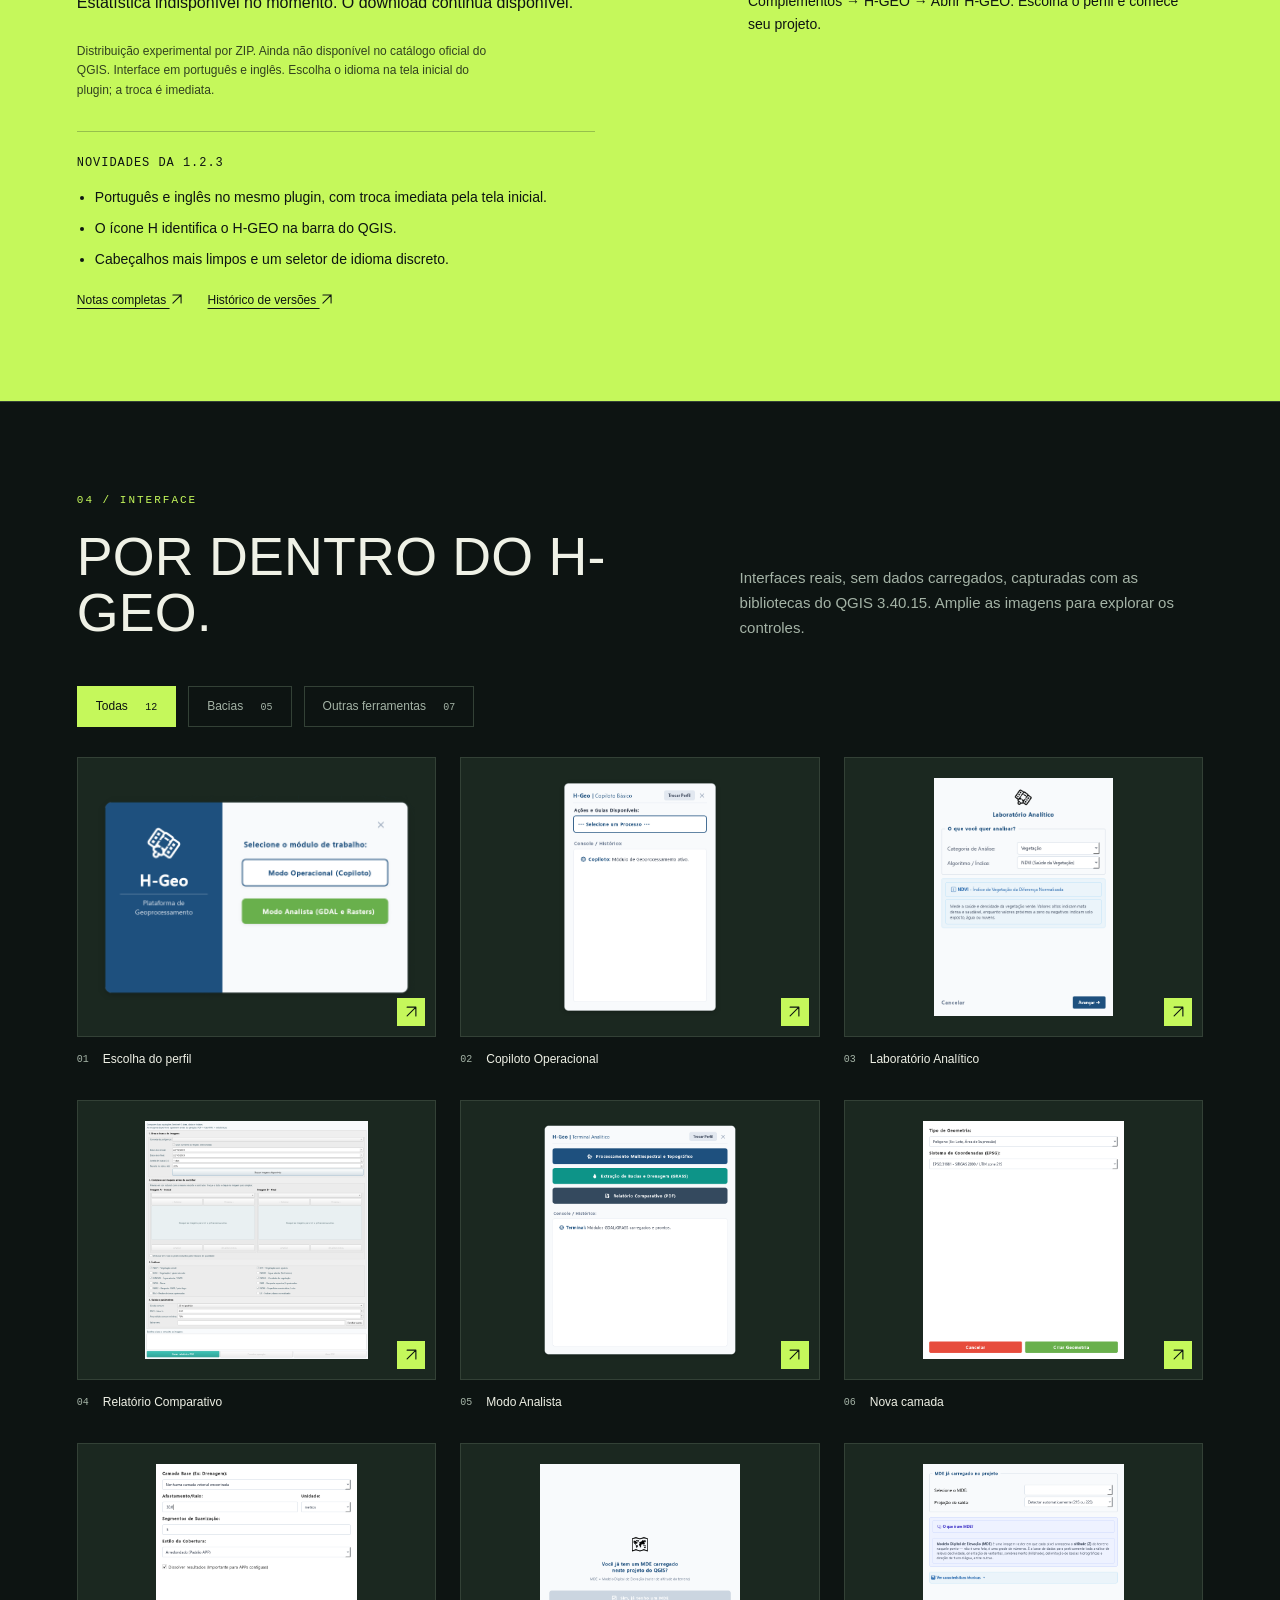
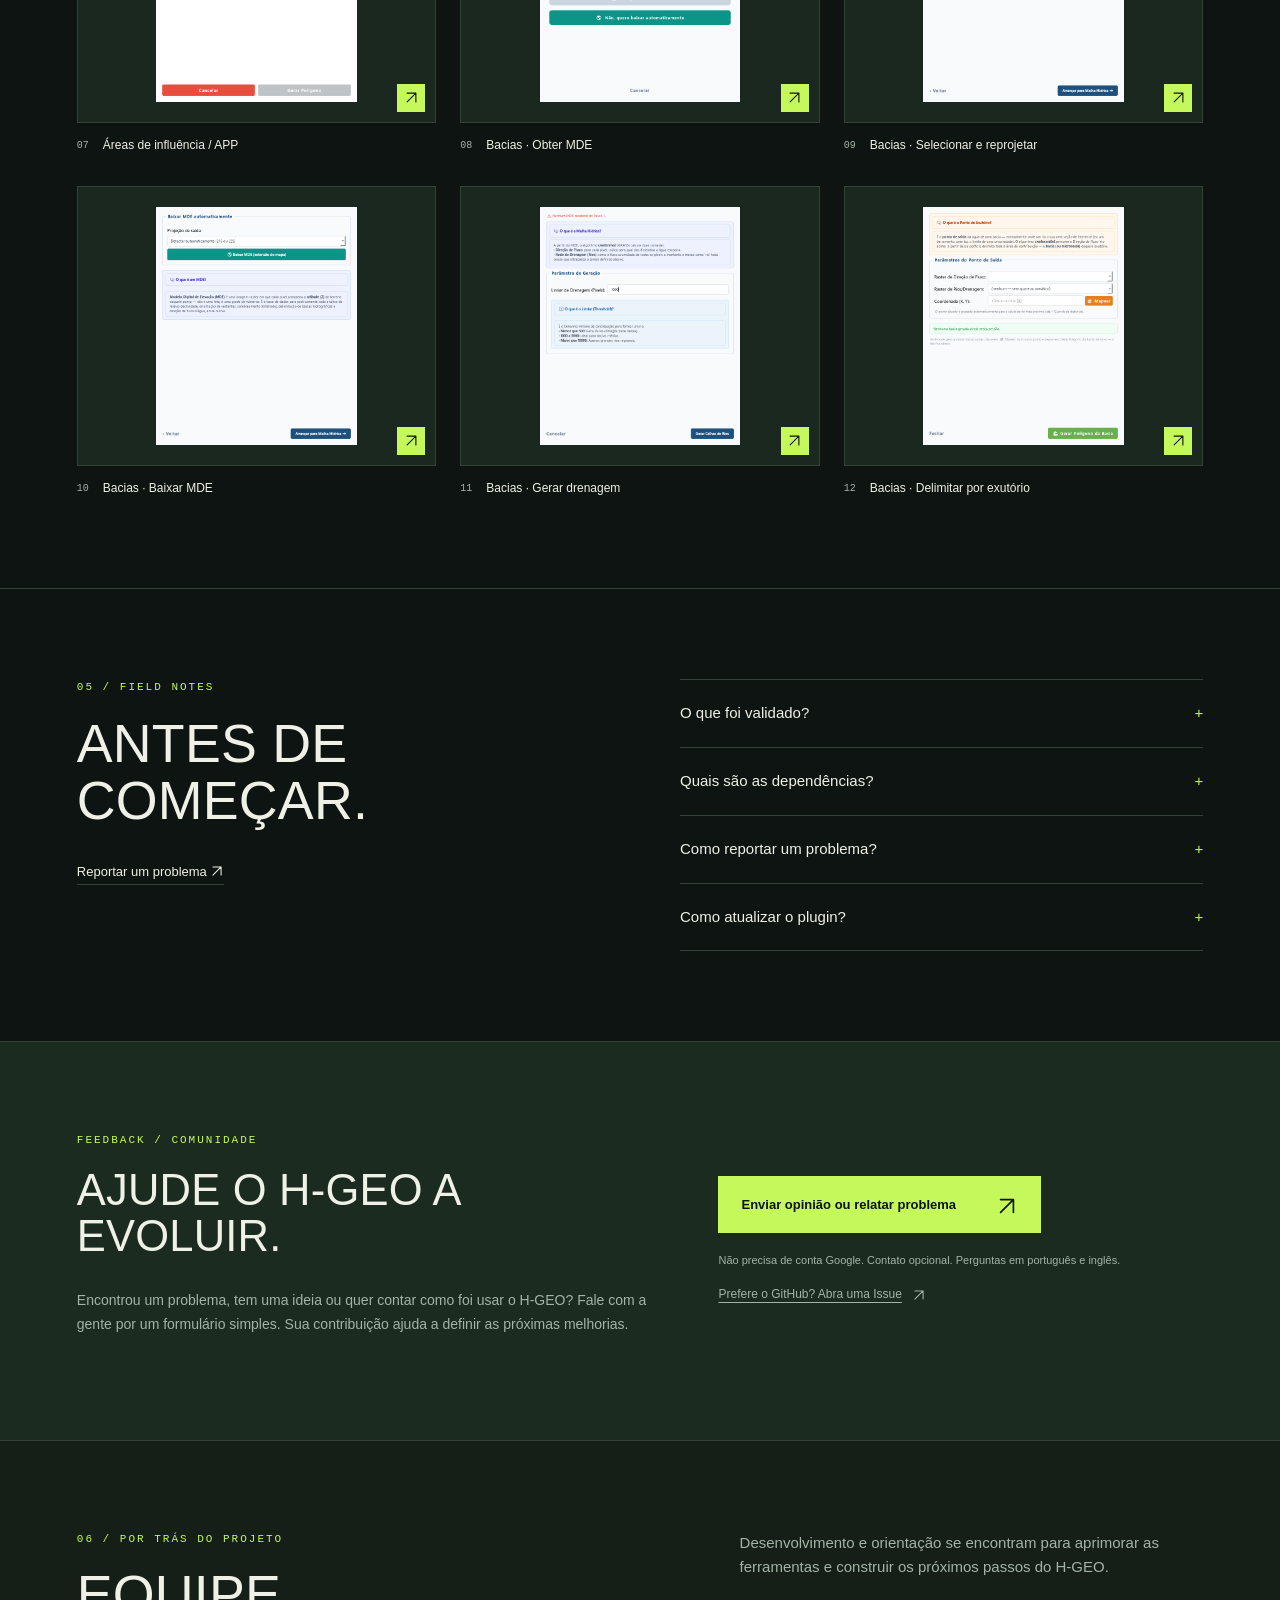
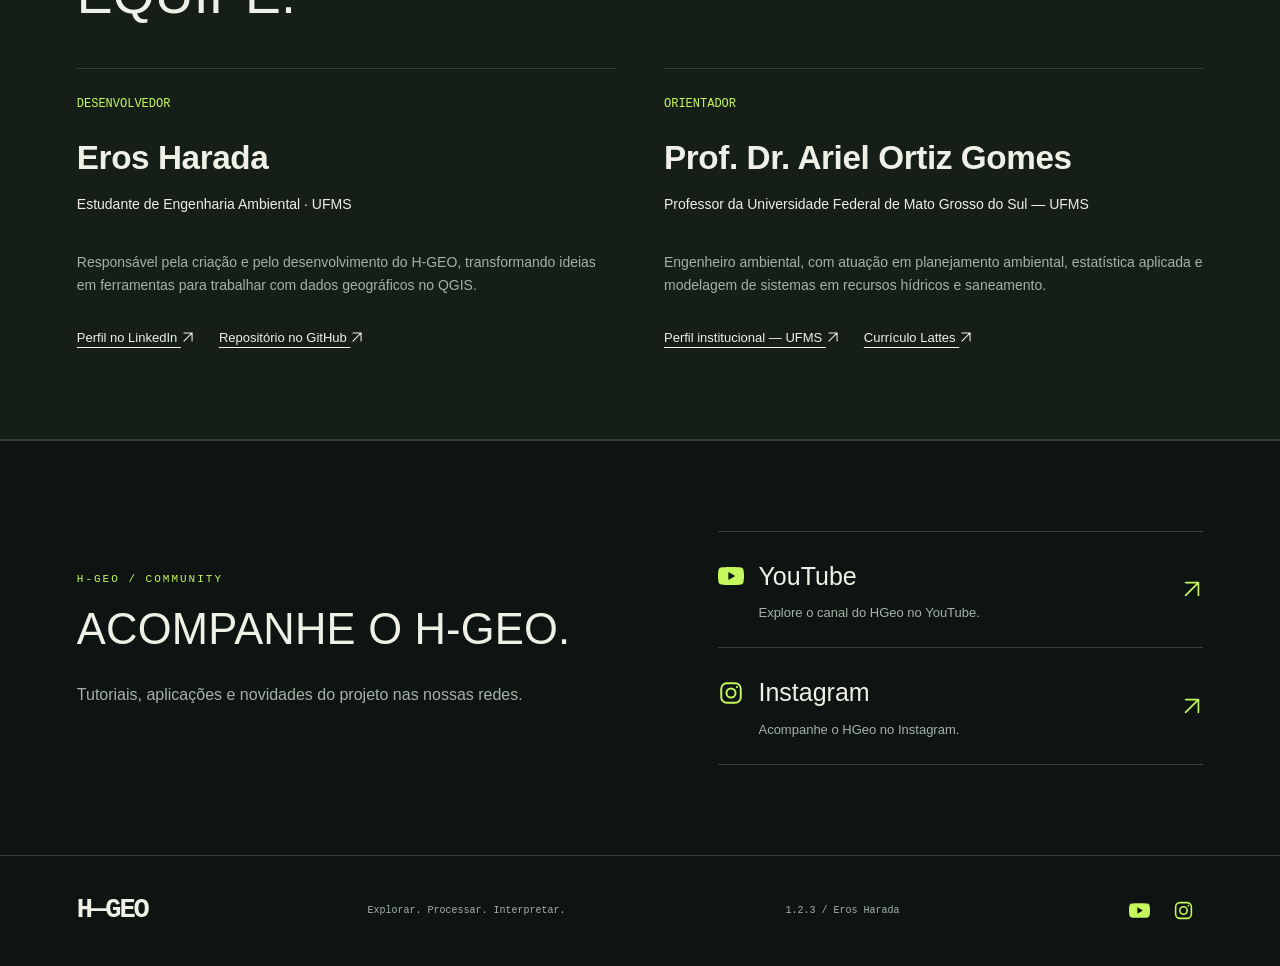
==== commit 95ab02db: "Group social icons beside HGeo header logo" ====
--- a/index.html
+++ b/index.html
@@ -1,5 +1,5 @@
-<!doctype html><html lang="pt-BR"><head><meta charset="utf-8"><meta name="viewport" content="width=device-width,initial-scale=1"><meta name="description" content="Da primeira camada à análise temporal. Um ambiente de trabalho e aprendizagem para explorar dados, modelar bacias e interpretar mudanças no QGIS."><meta name="theme-color" content="#0d1412"><title>H-GEO — Geotecnologia, sem fronteiras.</title><link rel="alternate" hreflang="pt-BR" href="https://hgeo-qgis.github.io/"><link rel="alternate" hreflang="en" href="https://hgeo-qgis.github.io/en.html"><link rel="stylesheet" href="site.css?v=9"><script src="site.js?v=5" defer></script><link rel="icon" type="image/svg+xml" href="favicon.svg?v=2"><link rel="icon" type="image/png" sizes="64x64" href="favicon.png?v=2"><link rel="apple-touch-icon" href="apple-touch-icon.png"></head><body>
-<a class="skip" href="#inicio">Pular para o conteúdo</a><header class="topbar"><a class="brand" href="#inicio">H—GEO<span>+</span></a><nav aria-label="Navegação principal"><a href="#ferramentas">Ferramentas</a><a href="#workflow">Workflow</a><a href="#instalacao">Instalação</a><a href="#galeria">Telas</a><a href="#autor">Equipe</a><a href="#suporte">Suporte</a></nav><div class="language" aria-label="Language"><a href="index.html" aria-current="page">PT</a><span>/</span><a href="en.html" >EN</a></div><a class="top-git" href="https://github.com/haradaeros-hub/hgeo" aria-label="GitHub">GitHub <svg class="arrow-icon" viewBox="0 0 24 24" aria-hidden="true" focusable="false"><path d="M5 19 19 5M5 5h14v14"/></svg></a><div class="header-socials" role="group" aria-label="Redes sociais do HGeo"><a href="https://www.youtube.com/@hgeo-gis" target="_blank" rel="noopener noreferrer" aria-label="YouTube do HGeo (abre em nova aba)" title="YouTube"><svg class="social-icon" viewBox="0 0 24 24" aria-hidden="true" focusable="false"><path fill="currentColor" d="M23.5 6.2a3 3 0 0 0-2.1-2.1C19.5 3.6 12 3.6 12 3.6s-7.5 0-9.4.5A3 3 0 0 0 .5 6.2 31 31 0 0 0 0 12a31 31 0 0 0 .5 5.8 3 3 0 0 0 2.1 2.1c1.9.5 9.4.5 9.4.5s7.5 0 9.4-.5a3 3 0 0 0 2.1-2.1A31 31 0 0 0 24 12a31 31 0 0 0-.5-5.8ZM9.6 15.6V8.4L15.8 12Z"/></svg></a><a href="https://www.instagram.com/hgeo_gis/" target="_blank" rel="noopener noreferrer" aria-label="Instagram do HGeo (abre em nova aba)" title="Instagram"><svg class="social-icon" viewBox="0 0 24 24" aria-hidden="true" focusable="false" fill="none" stroke="currentColor" stroke-width="1.8"><rect x="3" y="3" width="18" height="18" rx="5"/><circle cx="12" cy="12" r="4.2"/><circle cx="17.5" cy="6.5" r="1" fill="currentColor" stroke="none"/></svg></a></div></header>
+<!doctype html><html lang="pt-BR"><head><meta charset="utf-8"><meta name="viewport" content="width=device-width,initial-scale=1"><meta name="description" content="Da primeira camada à análise temporal. Um ambiente de trabalho e aprendizagem para explorar dados, modelar bacias e interpretar mudanças no QGIS."><meta name="theme-color" content="#0d1412"><title>H-GEO — Geotecnologia, sem fronteiras.</title><link rel="alternate" hreflang="pt-BR" href="https://hgeo-qgis.github.io/"><link rel="alternate" hreflang="en" href="https://hgeo-qgis.github.io/en.html"><link rel="stylesheet" href="site.css?v=10"><script src="site.js?v=5" defer></script><link rel="icon" type="image/svg+xml" href="favicon.svg?v=2"><link rel="icon" type="image/png" sizes="64x64" href="favicon.png?v=2"><link rel="apple-touch-icon" href="apple-touch-icon.png"></head><body>
+<a class="skip" href="#inicio">Pular para o conteúdo</a><header class="topbar"><div class="header-identity"><a class="brand" href="#inicio">H—GEO<span>+</span></a><div class="header-socials" role="group" aria-label="Redes sociais do HGeo"><a href="https://www.youtube.com/@hgeo-gis" target="_blank" rel="noopener noreferrer" aria-label="YouTube do HGeo (abre em nova aba)" title="YouTube"><svg class="social-icon" viewBox="0 0 24 24" aria-hidden="true" focusable="false"><path fill="currentColor" d="M23.5 6.2a3 3 0 0 0-2.1-2.1C19.5 3.6 12 3.6 12 3.6s-7.5 0-9.4.5A3 3 0 0 0 .5 6.2 31 31 0 0 0 0 12a31 31 0 0 0 .5 5.8 3 3 0 0 0 2.1 2.1c1.9.5 9.4.5 9.4.5s7.5 0 9.4-.5a3 3 0 0 0 2.1-2.1A31 31 0 0 0 24 12a31 31 0 0 0-.5-5.8ZM9.6 15.6V8.4L15.8 12Z"/></svg></a><a href="https://www.instagram.com/hgeo_gis/" target="_blank" rel="noopener noreferrer" aria-label="Instagram do HGeo (abre em nova aba)" title="Instagram"><svg class="social-icon" viewBox="0 0 24 24" aria-hidden="true" focusable="false" fill="none" stroke="currentColor" stroke-width="1.8"><rect x="3" y="3" width="18" height="18" rx="5"/><circle cx="12" cy="12" r="4.2"/><circle cx="17.5" cy="6.5" r="1" fill="currentColor" stroke="none"/></svg></a></div></div><nav aria-label="Navegação principal"><a href="#ferramentas">Ferramentas</a><a href="#workflow">Workflow</a><a href="#instalacao">Instalação</a><a href="#galeria">Telas</a><a href="#autor">Equipe</a><a href="#suporte">Suporte</a></nav><div class="language" aria-label="Language"><a href="index.html" aria-current="page">PT</a><span>/</span><a href="en.html" >EN</a></div><a class="top-git" href="https://github.com/haradaeros-hub/hgeo" aria-label="GitHub">GitHub <svg class="arrow-icon" viewBox="0 0 24 24" aria-hidden="true" focusable="false"><path d="M5 19 19 5M5 5h14v14"/></svg></a></header>
 <main><section class="hero" id="inicio"><div class="hero-grid" aria-hidden="true"></div><div class="hero-orbit" aria-hidden="true"><svg viewBox="0 0 600 600"><g fill="none" stroke="currentColor"><ellipse cx="300" cy="300" rx="50" ry="32.5" transform="rotate(-35 300 300)"/><ellipse cx="300" cy="300" rx="72" ry="46.800000000000004" transform="rotate(-35 300 300)"/><ellipse cx="300" cy="300" rx="94" ry="61.1" transform="rotate(-35 300 300)"/><ellipse cx="300" cy="300" rx="116" ry="75.4" transform="rotate(-35 300 300)"/><ellipse cx="300" cy="300" rx="138" ry="89.7" transform="rotate(-35 300 300)"/><ellipse cx="300" cy="300" rx="160" ry="104.0" transform="rotate(-35 300 300)"/><ellipse cx="300" cy="300" rx="182" ry="118.3" transform="rotate(-35 300 300)"/><ellipse cx="300" cy="300" rx="204" ry="132.6" transform="rotate(-35 300 300)"/><ellipse cx="300" cy="300" rx="226" ry="146.9" transform="rotate(-35 300 300)"/><ellipse cx="300" cy="300" rx="248" ry="161.20000000000002" transform="rotate(-35 300 300)"/><ellipse cx="300" cy="300" rx="270" ry="175.5" transform="rotate(-35 300 300)"/><ellipse cx="300" cy="300" rx="292" ry="189.8" transform="rotate(-35 300 300)"/><ellipse cx="300" cy="300" rx="314" ry="204.1" transform="rotate(-35 300 300)"/><ellipse cx="300" cy="300" rx="336" ry="218.4" transform="rotate(-35 300 300)"/><ellipse cx="300" cy="300" rx="358" ry="232.70000000000002" transform="rotate(-35 300 300)"/><ellipse cx="300" cy="300" rx="380" ry="247.0" transform="rotate(-35 300 300)"/><ellipse cx="300" cy="300" rx="402" ry="261.3" transform="rotate(-35 300 300)"/><ellipse cx="300" cy="300" rx="424" ry="275.6" transform="rotate(-35 300 300)"/></g><path d="M300 0V600M0 300H600" stroke="currentColor" stroke-dasharray="3 8"/></svg><span class="cross one">+</span><span class="cross two">+</span></div><div class="hero-body"><div class="eyebrow"><span class="signal"></span>H-GEO / GEOSPATIAL TOOLKIT</div><h1>O TERRITÓRIO.<br><em>OUTRA VISÃO.</em></h1><p class="hero-intro">Da primeira camada à análise temporal. Um ambiente de trabalho e aprendizagem para explorar dados, modelar bacias e interpretar mudanças no QGIS.</p><div class="hero-actions"><a class="button" href="https://github.com/haradaeros-hub/hgeo/releases/download/v1.2.3/HGEO_1.2.3.zip">Baixar plugin <span><svg class="arrow-icon" viewBox="0 0 24 24" aria-hidden="true" focusable="false"><path d="m5 5 14 14M5 19h14V5"/></svg></span></a><a class="text-link" href="#ferramentas">Explorar ferramentas <svg class="arrow-icon" viewBox="0 0 24 24" aria-hidden="true" focusable="false"><path d="M5 19 19 5M5 5h14v14"/></svg></a></div><div class="release">1.2.3 · Experimental · QGIS 3.40</div></div><div class="hero-bottom"><span>QGIS / GDAL / GRASS</span><span>REMOTE SENSING × HYDROLOGY</span><span>SCROLL TO EXPLORE <svg class="arrow-icon" viewBox="0 0 24 24" aria-hidden="true" focusable="false"><path d="M12 3v18m-7-7 7 7 7-7"/></svg></span></div></section>
 <div class="metrics"><div><b>12</b><span>índices espectrais</span></div><div><b>09</b><span>guias passo a passo</span></div><div><b>02</b><span>perfis de trabalho</span></div><div class="metric-label">OPEN DATA.<br>NEW PERSPECTIVES.</div></div>
 <section class="section" id="ferramentas"><div class="section-head"><div><div class="eyebrow">01 / TOOLKIT</div><h2>DA PERGUNTA AO MAPA.</h2></div><p>Ferramentas para fazer. Orientação para aprender. Escolha o caminho que faz sentido para o seu projeto.</p></div><div class="tool-grid"><article class="tool-card"><span class="card-no">01</span><div class="eyebrow">COPILOTO OPERACIONAL</div><h3>Prepare o terreno.</h3><p>Mapa-base Google Satellite, camadas temporárias de ponto, linha e polígono, seleção de SRC, buffers em metros ou quilômetros e limpeza de seleções.</p></article><article class="tool-card"><span class="card-no">02</span><div class="eyebrow">APRENDIZAGEM</div><h3>Avance com orientação.</h3><p>Nove guias: tour do QGIS, preparação de Shapefile para SISLA, Clip, interseção, diferença, união espacial, mesclagem, bacias e reprojeção em lote. Os guias orientam as operações no QGIS.</p></article><article class="tool-card"><span class="card-no">03</span><div class="eyebrow">LABORATÓRIO ANALÍTICO</div><h3>Leia além do visível.</h3><p>NDVI, EVI, SAVI, NDWI, MNDWI, NDMI, NDSI, BAI, NBR, NBR2, NDBI e UI. Bandas carregadas de Sentinel-2 ou Landsat 8/9; busca e download automático de Sentinel-2.</p></article><article class="tool-card"><span class="card-no">04</span><div class="eyebrow">IMAGEM E RELEVO</div><h3>Dê forma aos dados.</h3><p>Composições em cor verdadeira e falsa cor, raster virtual RGB e hipsometria. MDE Copernicus DEM, alternativa OpenTopography com chave e reprojeção SIRGAS 2000/UTM.</p></article><article class="tool-card"><span class="card-no">05</span><div class="eyebrow">HIDROLOGIA</div><h3>Siga o caminho da água.</h3><p>Direção de fluxo e rede de drenagem por limiar, marcação do exutório no mapa e delimitação de uma ou mais bacias em polígonos, com processamento GRASS e GDAL.</p></article><article class="tool-card"><span class="card-no">06</span><div class="eyebrow">COMPARAÇÃO TEMPORAL</div><h3>Enxergue a mudança.</h3><p>Duas aquisições Sentinel-2, prévias ampliáveis, máscara de qualidade, grade comum e diferença B − A. PDF, GeoTIFFs por data e diferença, CSV e proveniência JSON.</p></article></div><a class="text-link inventory" href="https://github.com/haradaeros-hub/hgeo/blob/main/ESCOPO_HGEO.md">Inventário funcional e observações técnicas <svg class="arrow-icon" viewBox="0 0 24 24" aria-hidden="true" focusable="false"><path d="M5 19 19 5M5 5h14v14"/></svg></a></section>
--- a/site.css
+++ b/site.css
@@ -15,3 +15,5 @@
 
 .header-socials{display:flex;align-items:center;gap:4px;flex-shrink:0}.header-socials a,.footer-socials a{display:inline-flex;align-items:center;justify-content:center;width:40px;height:40px;border-radius:4px;text-decoration:none}.header-socials .social-icon{width:21px;height:21px}.footer-socials{gap:4px}.footer-socials .social-icon{width:21px;height:21px}.header-socials a:hover,.footer-socials a:hover{background:#c5f85b12}.topbar{gap:22px}@media(max-width:1100px){.topbar{gap:12px}.top-git{display:none}}@media(max-width:680px){.topbar{gap:8px}.topbar .header-socials{margin:0;gap:0}.header-socials a{width:36px;height:40px}.topbar .language{margin-left:auto;gap:4px}.topbar nav{order:3}.footer-socials{flex-basis:auto}}
 @media(min-width:681px) and (max-width:1100px){.topbar{height:auto;min-height:82px;flex-wrap:wrap;padding-top:12px;padding-bottom:12px}.topbar>nav{order:3;flex-basis:100%;justify-content:center;margin-left:0}.topbar .language{margin-left:auto}}
+
+.header-identity{display:flex;align-items:center;gap:18px;flex-shrink:0}.header-identity .header-socials{gap:0}.header-identity .header-socials a{width:36px;height:40px}@media(max-width:680px){.header-identity{gap:10px}.header-identity .header-socials a{width:32px}.header-identity .social-icon{width:19px;height:19px}.topbar{column-gap:8px}}
